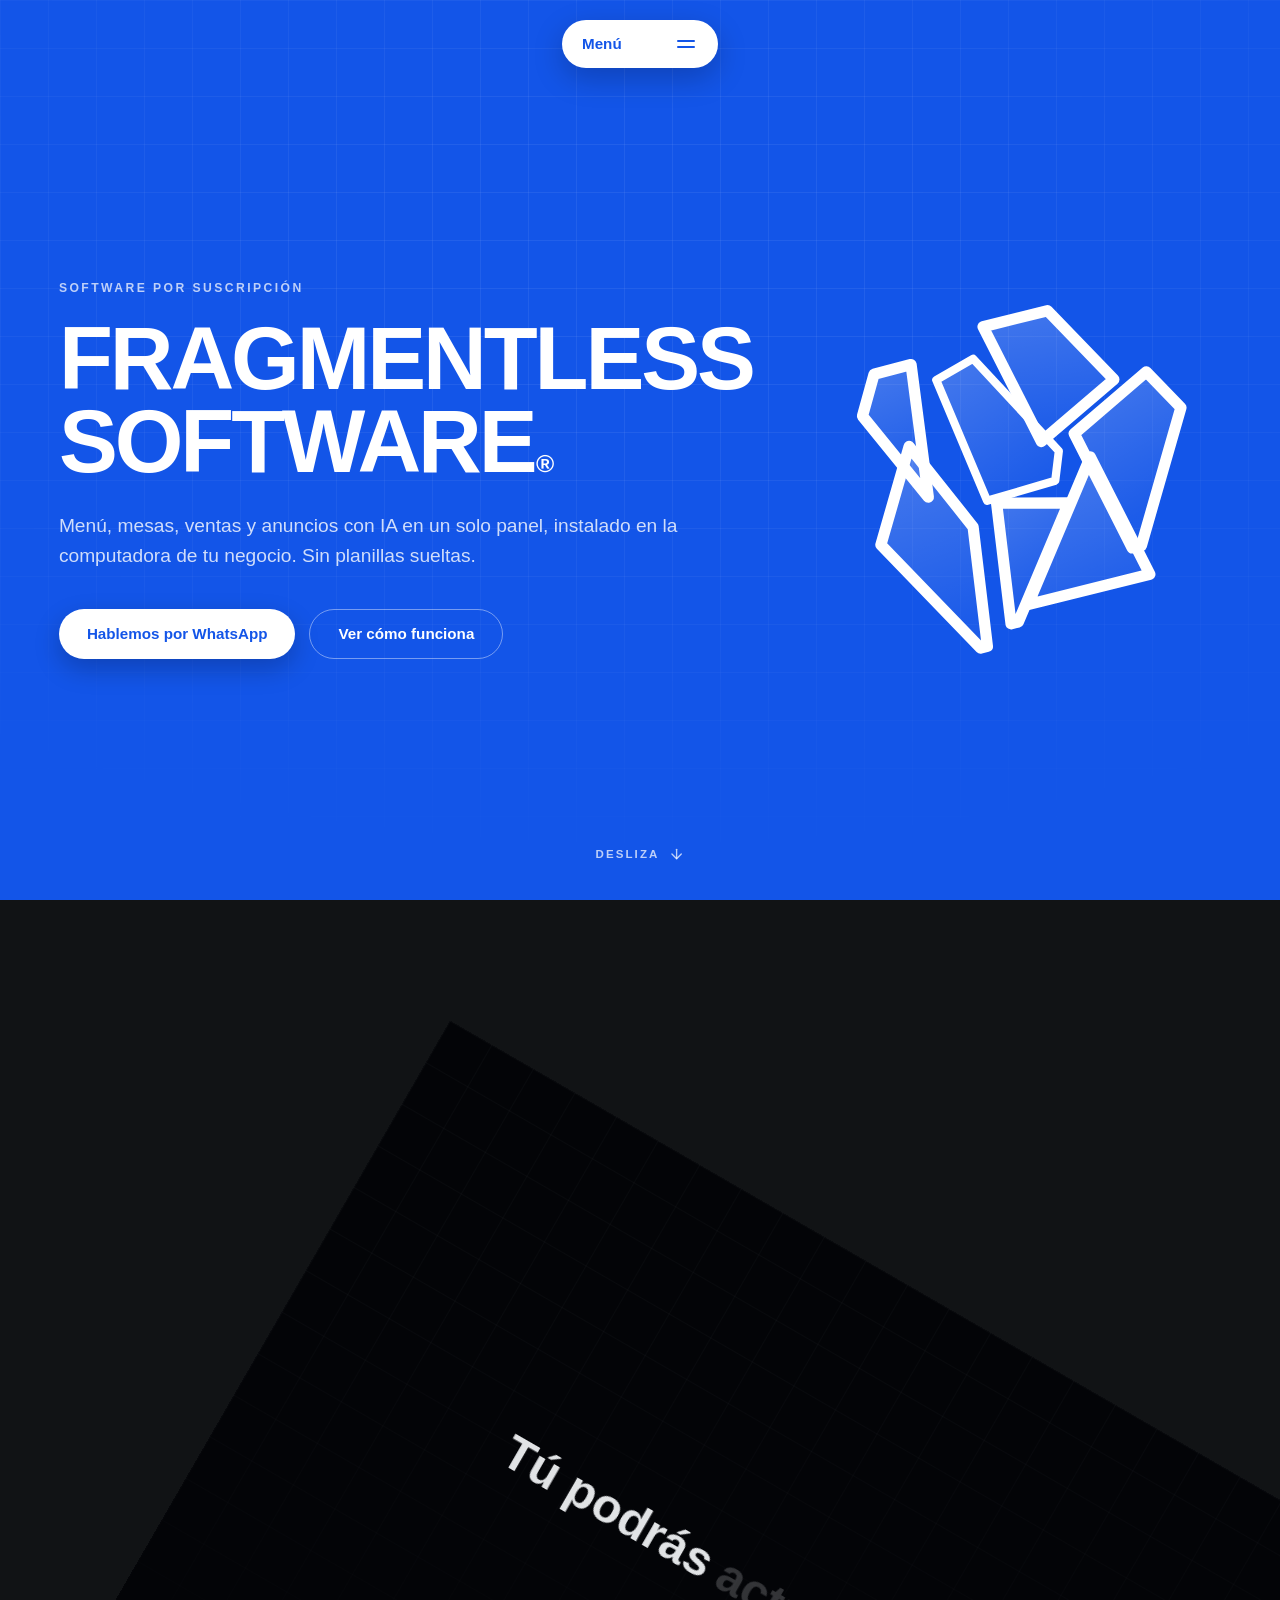
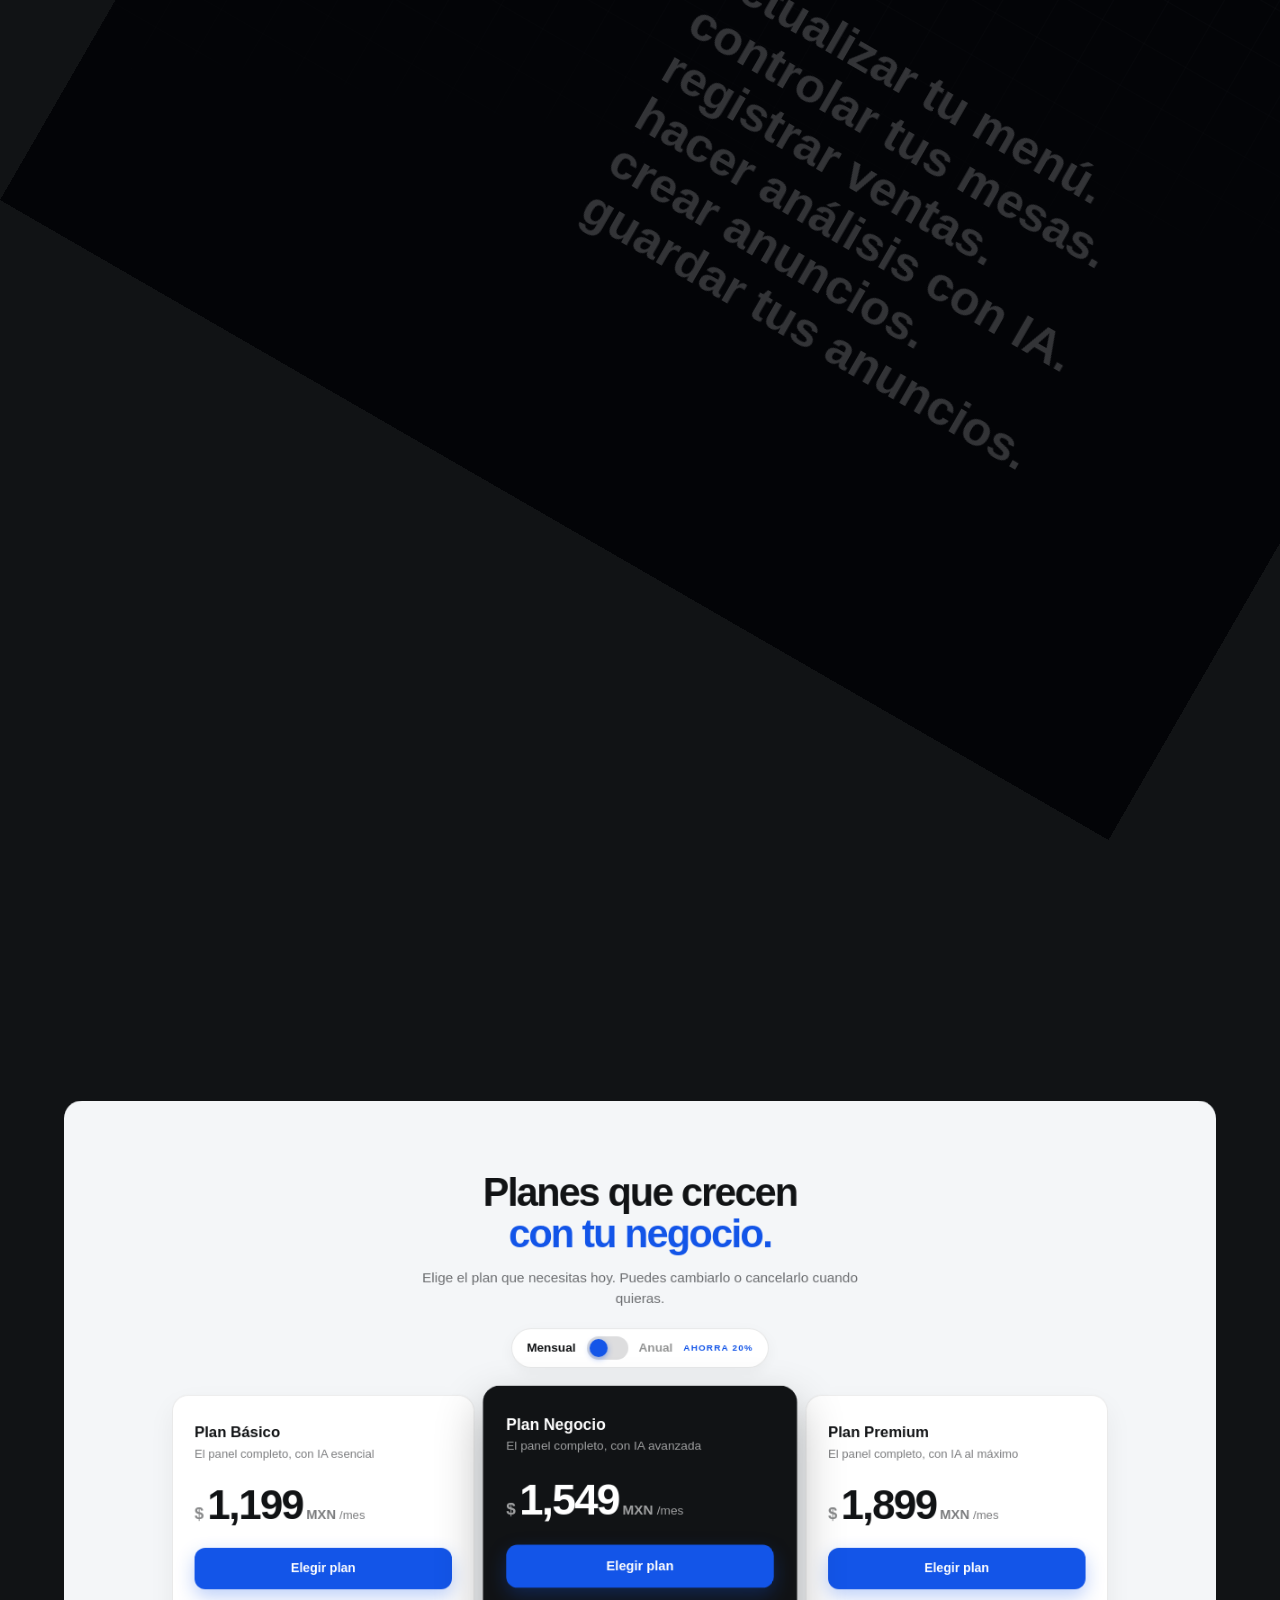
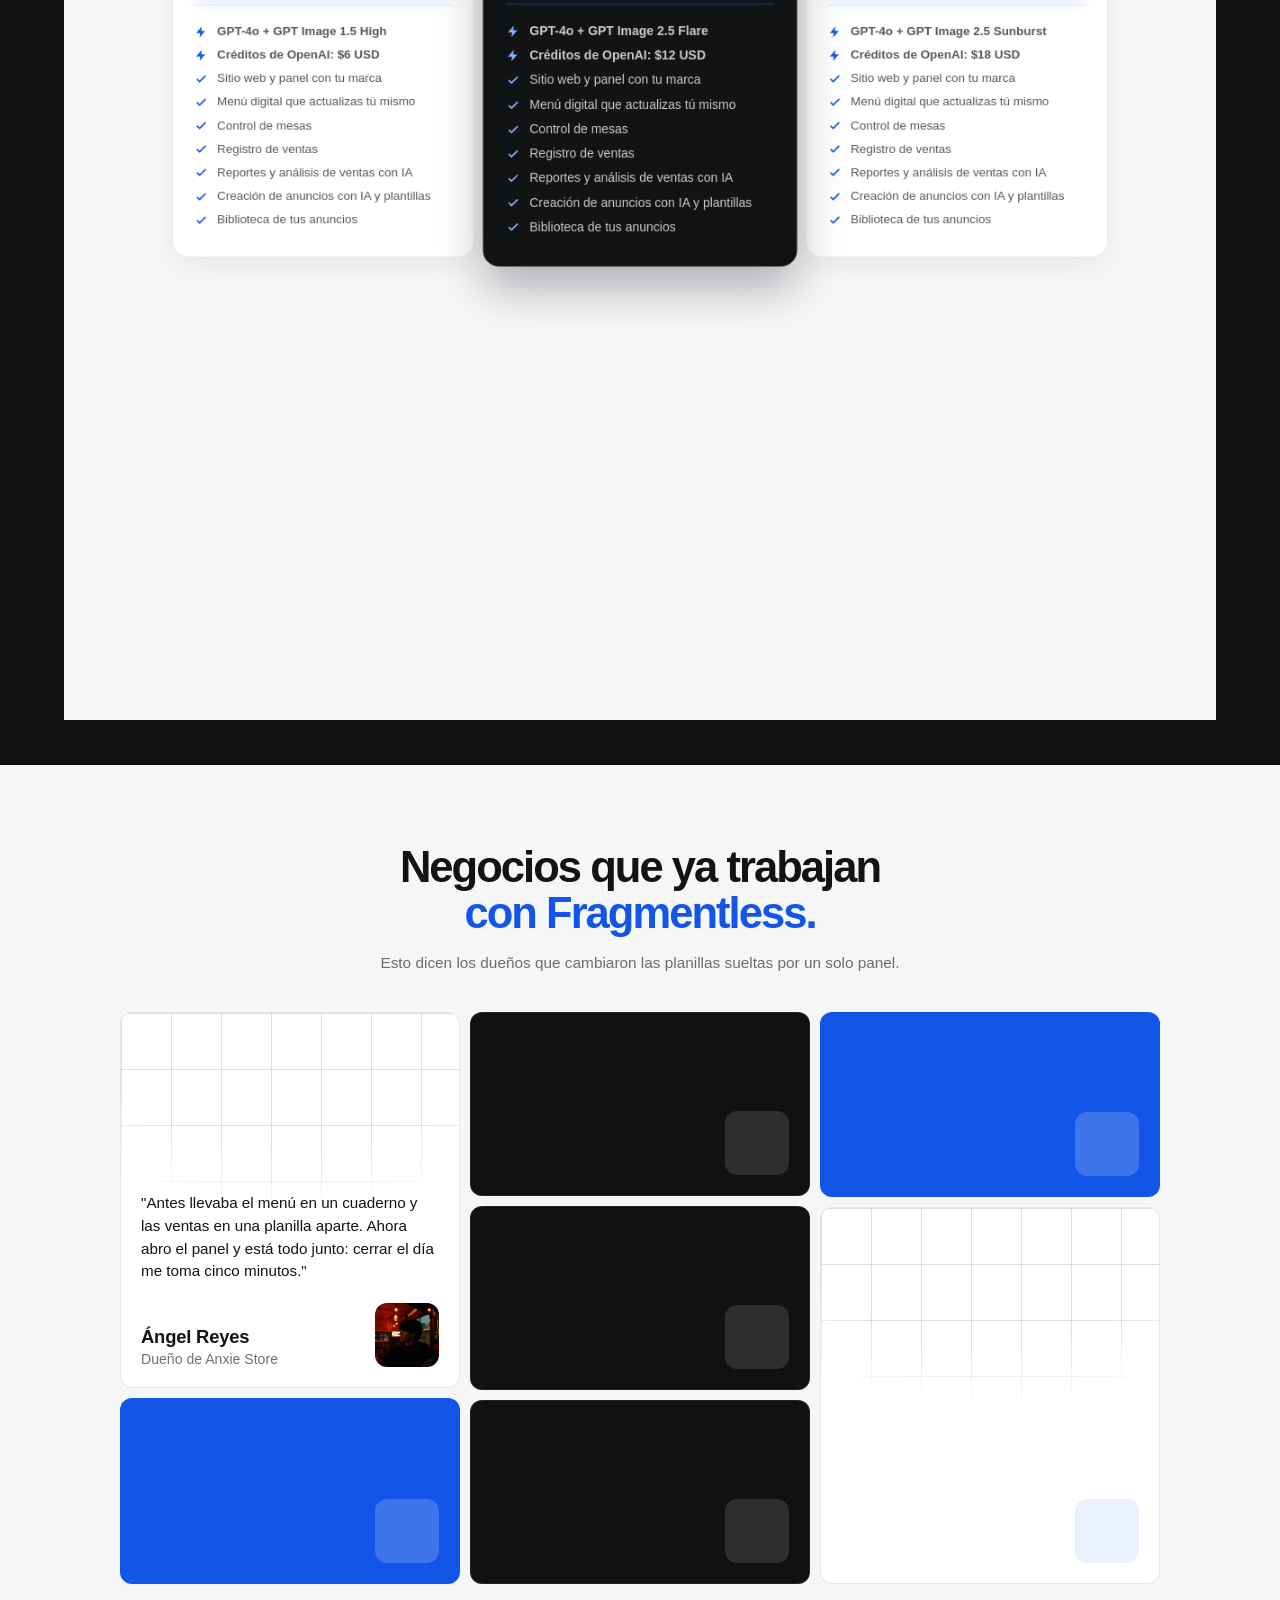
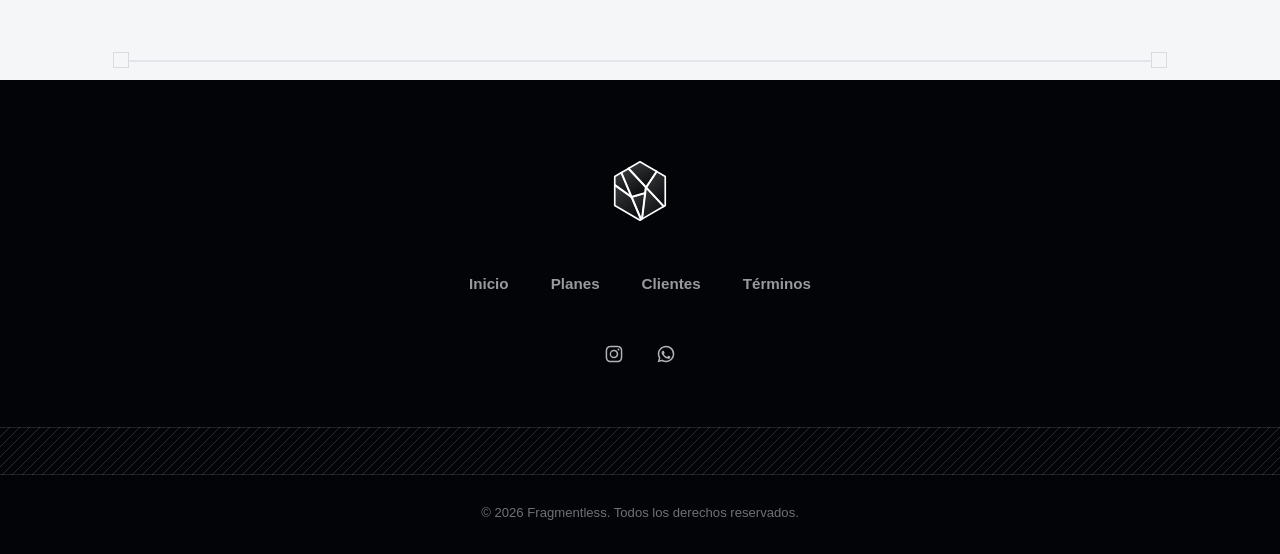
==== index.html @ 2c261da2 "Add a terms and conditions page linked from the footer terminos.html is a separate page: it shares s" ====
<!DOCTYPE html>
<html lang="es">
<head>
	<meta charset="UTF-8">
	<meta name="viewport" content="width=device-width, initial-scale=1.0">
	<title>Fragmentless</title>
	<link rel="icon" href="assets/fragmentless-blue-reposo.svg" type="image/svg+xml">
	<link rel="stylesheet" href="style.css">
</head>
<body>
	<!--
		MENÚ FLOTANTE (reemplazó a la navbar vieja).
		Píldora fija arriba al centro. Cerrada muestra "Menú" + hamburguesa;
		al abrirse se estira y un círculo baja desde arriba pintando el panel.
		El color lo cambia el JS según la sección que tenga debajo
		(data-theme = blue | dark | light). Ver CLAUDE_LEEME.txt.
		Atajos: #inicio = sección 1 (portada azul), #gestion = sección 2.
	-->
	<nav class="menu" data-theme="blue" aria-label="Menú principal">
		<div class="menu__shell">
			<!-- El círculo que "moja" el panel al abrir. Va detrás del texto. -->
			<span class="menu__circle" aria-hidden="true"></span>

			<button type="button" class="menu__bar" aria-expanded="false" aria-controls="menu-items">
				<span class="menu__label">Menú</span>
				<span class="menu__icon" aria-hidden="true"><i></i><i></i></span>
			</button>

			<!--
				Las letras (.menu__text) las parte el JS en dos copias para el roll
				del hover, y al icono le hace lo mismo: entra en la misma ola, como
				el cuadro 0 de la fila, así que la ola arranca en él.
			-->
			<ul class="menu__items" id="menu-items">
				<li><a class="menu__item" href="#inicio">
					<span class="menu__ico" aria-hidden="true">
						<svg viewBox="0 0 24 24" fill="none" stroke="currentColor" stroke-width="2" stroke-linecap="round" stroke-linejoin="round">
							<path d="M3 10a2 2 0 0 1 .7-1.5l7-6a2 2 0 0 1 2.6 0l7 6A2 2 0 0 1 21 10v9a2 2 0 0 1-2 2H5a2 2 0 0 1-2-2z" />
							<path d="M15 21v-8H9v8" />
						</svg>
					</span>
					<span class="menu__text">Inicio</span>
				</a></li>
				<li><a class="menu__item" href="#licencias">
					<span class="menu__ico" aria-hidden="true">
						<svg viewBox="0 0 24 24" fill="none" stroke="currentColor" stroke-width="2" stroke-linecap="round" stroke-linejoin="round">
							<rect x="2" y="5" width="20" height="14" rx="2" />
							<path d="M2 10h20" />
						</svg>
					</span>
					<span class="menu__text">Planes</span>
				</a></li>
				<li><a class="menu__item" href="#clientes">
					<span class="menu__ico" aria-hidden="true">
						<svg viewBox="0 0 24 24" fill="none" stroke="currentColor" stroke-width="2" stroke-linecap="round" stroke-linejoin="round">
							<circle cx="12" cy="8" r="4" />
							<path d="M4 21v-1a6 6 0 0 1 6-6h4a6 6 0 0 1 6 6v1" />
						</svg>
					</span>
					<span class="menu__text">Clientes</span>
				</a></li>
				<!--
					Contacto no es una sección de la página: abre WhatsApp directo al
					número del negocio, con el mensaje ya escrito. Mismo destino que
					el botón blanco de la portada y el icono del pie.
					El texto va URL-encodeado a mano (acentos incluidos) para que el
					link funcione sin JS y se pueda copiar tal cual.
				-->
				<li><a class="menu__item" href="https://wa.me/5212721467532?text=Hola%2C%20vengo%20de%20la%20p%C3%A1gina%20de%20Fragmentless%20y%20me%20interesa%20rentar%20una%20suscripci%C3%B3n%20del%20software.%20%C2%BFMe%20pueden%20dar%20m%C3%A1s%20informaci%C3%B3n%3F" target="_blank" rel="noopener">
					<span class="menu__ico" aria-hidden="true">
						<svg viewBox="0 0 24 24" fill="none" stroke="currentColor" stroke-width="2" stroke-linecap="round" stroke-linejoin="round">
							<path d="M7.9 20A9 9 0 1 0 4 16.1L2 22z" />
						</svg>
					</span>
					<span class="menu__text">Contacto</span>
				</a></li>
			</ul>
		</div>
	</nav>

	<main>
		<!--
			SECCIÓN 1 - Portada azul (estática).
			Es la primera vista de la página. No participa del riel de scroll de
			la sección 2: es un hermano, no un ancestro, de .scroll-hero__words.
		-->
		<section id="inicio" class="intro" aria-labelledby="intro-titulo">
			<div class="intro__grid" aria-hidden="true"></div>

			<!--
				Dos columnas: el texto a la izquierda y el isotipo (frame 35, la
				versión blanca) a la derecha. En móvil se apilan y el isotipo
				pasa arriba del texto.
			-->
			<div class="intro__content">
				<!--
					Todo el contenido entra escalonado al cargar, con la misma ola
					que la sección 4 (mismo data-reveal, mismo --n = lugar en la
					fila). La píldora del menú también entra en esta ola, pero con
					su propio @keyframes menu-in, porque vive fuera de .intro.

					El isotipo sólo APARECE con la ola: su animación de armado
					(los 36 cuadros) es aparte y no se toca. Una mueve opacidad,
					blur y posición del contenedor; la otra cambia el src del img.
				-->
				<div class="intro__copy">
					<p class="intro__kicker" data-reveal style="--n: 0;">Software por suscripción</p>
					<h1 id="intro-titulo" class="intro__title" data-reveal style="--n: 1;">Fragmentless<br>Software<span class="intro__title-mark">®</span></h1>
					<p class="intro__subtitle" data-reveal style="--n: 2;">Menú, mesas, ventas y anuncios con IA en un solo panel, instalado en la computadora de tu negocio. Sin planillas sueltas.</p>

					<div class="intro__actions" data-reveal style="--n: 3;">
						<a class="intro__cta" href="https://wa.me/5212721467532?text=Hola%2C%20vengo%20de%20la%20p%C3%A1gina%20de%20Fragmentless%20y%20me%20interesa%20rentar%20una%20suscripci%C3%B3n%20del%20software.%20%C2%BFMe%20pueden%20dar%20m%C3%A1s%20informaci%C3%B3n%3F" target="_blank" rel="noopener">Hablemos por WhatsApp</a>
						<a class="intro__ghost" href="#gestion">Ver cómo funciona</a>
					</div>
				</div>

				<div class="intro__logo" aria-hidden="true" data-reveal style="--n: 4;">
					<img src="assets/svg/blanco/fragmentless-white-frame35.svg" alt="">
				</div>
			</div>

			<a class="intro__scroll" href="#gestion" data-reveal style="--n: 5;">
				<span>Desliza</span>
				<svg viewBox="0 0 24 24" aria-hidden="true" fill="none" stroke="currentColor" stroke-width="2" stroke-linecap="round" stroke-linejoin="round">
					<path d="M12 5v14" />
					<path d="m5 12 7 7 7-7" />
				</svg>
			</a>
		</section>

		<!--
			SECCIONES 2 y 3 - Van juntas dentro del mismo riel de scroll:
			  · Sección 2 = .scroll-hero__track / __pin -> la lista de palabras
			    sobre fondo negro que sube y se congela.
			  · Sección 3 = .scroll-hero__surface -> el panel blanco que se
			    encima sobre la lista ya congelada.
			La matemática de las dos está amarrada (ver CLAUDE_LEEME.txt).
		-->
		<section id="gestion" class="scroll-hero" style="--count: 6;" aria-labelledby="gestion-titulo">
			<div class="scroll-hero__track">
				<div class="scroll-hero__pin">
					<div class="scroll-hero__grid" aria-hidden="true"></div>
					<div class="scroll-hero__word-layout">
						<h2 id="gestion-titulo" class="scroll-hero__lead">Tú podrás</h2>
						<ul class="scroll-hero__words" aria-label="Acciones disponibles">
							<li>actualizar tu menú.</li>
							<li>controlar tus mesas.</li>
							<li>registrar ventas.</li>
							<li>hacer análisis con IA.</li>
							<li>crear anuncios.</li>
							<li>guardar tus anuncios.</li>
						</ul>
					</div>
				</div>
			</div>

			<!--
				SECCIÓN 3 - Panel blanco que se solapa sobre la sección 2.
				id="licencias" para el link del menú. El salto NO lo hace el ancla
				sola (el panel es sticky, ver el JS): el JS calcula a mano el scroll
				donde los planes quedan quietos en pantalla.
			-->
			<div id="licencias" class="scroll-hero__surface">
				<!--
					__stage = el ENGANCHE de la sección 3 (scroll jacking). Es
					sticky y mide una pantalla; el panel de abajo le deja
					--surface-hold de sobra, así que los planes se quedan
					quietos en pantalla ese tramo antes de que suba la
					sección 4. Es solo un envoltorio de posición: no toca el
					track, ni el pin, ni el solape. Ver CLAUDE_LEEME.txt.

					Todo lo de los planes va DENTRO de .scroll-hero__surface-content,
					así que aparece con el mismo desvanecido sutil de siempre (lo
					maneja --surface-text-progress). No tiene animación propia.
				-->
				<div class="scroll-hero__surface-stage">
					<div class="scroll-hero__surface-content">
						<h2 class="plans__title">Planes que crecen<br><span>con tu negocio.</span></h2>
						<p class="plans__subtitle">Elige el plan que necesitas hoy. Puedes cambiarlo o cancelarlo cuando quieras.</p>

						<div class="plans__billing">
							<span class="plans__billing-label is-active" data-billing="monthly">Mensual</span>

							<button type="button" class="plans__switch" role="switch" aria-checked="false" aria-label="Cambiar entre facturación mensual y anual">
								<span class="plans__switch-thumb" aria-hidden="true"></span>
							</button>

							<span class="plans__billing-label" data-billing="yearly">Anual</span>
							<span class="plans__badge">Ahorra 20%</span>
						</div>

						<!-- data-monthly / data-yearly: los lee el JS para el conteo del precio. -->
						<div class="plans__grid">
							<article class="plans__card">
								<h3 class="plans__name">Plan Básico</h3>
								<p class="plans__desc">El panel completo, con IA esencial</p>

								<p class="plans__price">
									<span class="plans__currency">$</span>
									<span class="plans__amount" data-monthly="1199" data-yearly="959">1,199</span>
									<span class="plans__currency-code">MXN</span>
									<span class="plans__period">/mes</span>
								</p>

								<!-- Solo se ve con el anual activo (lo prende/apaga el JS con
									 .plans__grid.is-yearly). Explica cómo se arma ese precio. -->
								<div class="plans__annual-info">
									<button type="button" class="plans__annual-info-btn" aria-describedby="anual-basico" aria-label="Cómo se calcula el precio anual">
										<svg viewBox="0 0 24 24" fill="none" stroke="currentColor" stroke-width="2" stroke-linecap="round" stroke-linejoin="round" aria-hidden="true">
											<circle cx="12" cy="12" r="10" />
											<line x1="12" y1="8" x2="12" y2="12" />
											<line x1="12" y1="16" x2="12.01" y2="16" />
										</svg>
									</button>
									<span class="plans__annual-tooltip" id="anual-basico" role="tooltip">Pagás los 12 meses de una sola vez: $11,510 MXN al año, un 20% menos que pagar $1,199 MXN cada mes.</span>
								</div>

								<!-- Igual que los otros botones de contacto, pero el mensaje ya
									 nombra el plan para que no haya que preguntarlo. -->
								<a class="plans__cta" href="https://wa.me/5212721467532?text=Hola%2C%20vengo%20de%20la%20p%C3%A1gina%20de%20Fragmentless%20y%20me%20interesa%20contratar%20el%20Plan%20B%C3%A1sico.%20%C2%BFMe%20pueden%20dar%20m%C3%A1s%20informaci%C3%B3n%3F" target="_blank" rel="noopener">Elegir plan</a>

								<ul class="plans__features">
									<li class="plans__feature--ai">GPT-4o + GPT Image 1.5 High</li>
									<li class="plans__feature--ai">Créditos de OpenAI: $6 USD</li>
									<li>Sitio web y panel con tu marca</li>
									<li>Menú digital que actualizas tú mismo</li>
									<li>Control de mesas</li>
									<li>Registro de ventas</li>
									<li>Reportes y análisis de ventas con IA</li>
									<li>Creación de anuncios con IA y plantillas</li>
									<li>Biblioteca de tus anuncios</li>
								</ul>
							</article>

							<!-- Plan destacado: tarjeta negra, un poco más grande. -->
							<article class="plans__card plans__card--featured">
								<h3 class="plans__name">Plan Negocio</h3>
								<p class="plans__desc">El panel completo, con IA avanzada</p>

								<p class="plans__price">
									<span class="plans__currency">$</span>
									<span class="plans__amount" data-monthly="1549" data-yearly="1239">1,549</span>
									<span class="plans__currency-code">MXN</span>
									<span class="plans__period">/mes</span>
								</p>

								<div class="plans__annual-info">
									<button type="button" class="plans__annual-info-btn" aria-describedby="anual-negocio" aria-label="Cómo se calcula el precio anual">
										<svg viewBox="0 0 24 24" fill="none" stroke="currentColor" stroke-width="2" stroke-linecap="round" stroke-linejoin="round" aria-hidden="true">
											<circle cx="12" cy="12" r="10" />
											<line x1="12" y1="8" x2="12" y2="12" />
											<line x1="12" y1="16" x2="12.01" y2="16" />
										</svg>
									</button>
									<span class="plans__annual-tooltip" id="anual-negocio" role="tooltip">Pagás los 12 meses de una sola vez: $14,870 MXN al año, un 20% menos que pagar $1,549 MXN cada mes.</span>
								</div>

								<a class="plans__cta" href="https://wa.me/5212721467532?text=Hola%2C%20vengo%20de%20la%20p%C3%A1gina%20de%20Fragmentless%20y%20me%20interesa%20contratar%20el%20Plan%20Negocio.%20%C2%BFMe%20pueden%20dar%20m%C3%A1s%20informaci%C3%B3n%3F" target="_blank" rel="noopener">Elegir plan</a>

								<ul class="plans__features">
									<li class="plans__feature--ai">GPT-4o + GPT Image 2.5 Flare</li>
									<li class="plans__feature--ai">Créditos de OpenAI: $12 USD</li>
									<li>Sitio web y panel con tu marca</li>
									<li>Menú digital que actualizas tú mismo</li>
									<li>Control de mesas</li>
									<li>Registro de ventas</li>
									<li>Reportes y análisis de ventas con IA</li>
									<li>Creación de anuncios con IA y plantillas</li>
									<li>Biblioteca de tus anuncios</li>
								</ul>
							</article>

							<article class="plans__card">
								<h3 class="plans__name">Plan Premium</h3>
								<p class="plans__desc">El panel completo, con IA al máximo</p>

								<p class="plans__price">
									<span class="plans__currency">$</span>
									<span class="plans__amount" data-monthly="1899" data-yearly="1519">1,899</span>
									<span class="plans__currency-code">MXN</span>
									<span class="plans__period">/mes</span>
								</p>

								<div class="plans__annual-info">
									<button type="button" class="plans__annual-info-btn" aria-describedby="anual-premium" aria-label="Cómo se calcula el precio anual">
										<svg viewBox="0 0 24 24" fill="none" stroke="currentColor" stroke-width="2" stroke-linecap="round" stroke-linejoin="round" aria-hidden="true">
											<circle cx="12" cy="12" r="10" />
											<line x1="12" y1="8" x2="12" y2="12" />
											<line x1="12" y1="16" x2="12.01" y2="16" />
										</svg>
									</button>
									<span class="plans__annual-tooltip" id="anual-premium" role="tooltip">Pagás los 12 meses de una sola vez: $18,230 MXN al año, un 20% menos que pagar $1,899 MXN cada mes.</span>
								</div>

								<a class="plans__cta" href="https://wa.me/5212721467532?text=Hola%2C%20vengo%20de%20la%20p%C3%A1gina%20de%20Fragmentless%20y%20me%20interesa%20contratar%20el%20Plan%20Premium.%20%C2%BFMe%20pueden%20dar%20m%C3%A1s%20informaci%C3%B3n%3F" target="_blank" rel="noopener">Elegir plan</a>

								<ul class="plans__features">
									<li class="plans__feature--ai">GPT-4o + GPT Image 2.5 Sunburst</li>
									<li class="plans__feature--ai">Créditos de OpenAI: $18 USD</li>
									<li>Sitio web y panel con tu marca</li>
									<li>Menú digital que actualizas tú mismo</li>
									<li>Control de mesas</li>
									<li>Registro de ventas</li>
									<li>Reportes y análisis de ventas con IA</li>
									<li>Creación de anuncios con IA y plantillas</li>
									<li>Biblioteca de tus anuncios</li>
								</ul>
							</article>
						</div>
					</div>
				</div>

				<!-- El tramo del enganche: alto y nada más. -->
				<div class="scroll-hero__surface-hold" aria-hidden="true"></div>
			</div>
		</section>

		<!--
			SECCIÓN 4 - Clientes (#clientes). Última de la página.
			Fondo blanco, estática: lo único que hace es aparecer escalonada
			cuando entra en pantalla (lo dispara un IntersectionObserver).
			Es HERMANA de .scroll-hero, igual que la portada azul: no toca el
			track, ni el pin, ni el surface, así que no puede desincronizar la
			matemática de las secciones 2 y 3. Ver CLAUDE_LEEME.txt.

			El --n de cada pieza es su lugar en la ola de entrada.
			OJO: los testimonios son de RELLENO, igual que los precios.
		-->
		<section id="clientes" class="clients" aria-labelledby="clientes-titulo">
			<div class="clients__inner">
				<header class="clients__head">
					<h2 id="clientes-titulo" class="clients__title" data-reveal style="--n: 0;">Negocios que ya trabajan<br><span>con Fragmentless.</span></h2>
					<p class="clients__subtitle" data-reveal style="--n: 1;">Esto dicen los dueños que cambiaron las planillas sueltas por un solo panel.</p>
				</header>

				<div class="clients__grid">
					<!-- Columna 1: tarjeta blanca grande (7) + tarjeta azul chica (3). -->
					<div class="clients__col">
						<figure class="clients__card clients__card--paper clients__card--tall" data-reveal style="--n: 0;">
							<div class="clients__card-grid" aria-hidden="true"></div>
							<blockquote class="clients__quote">"Antes llevaba el menú en un cuaderno y las ventas en una planilla aparte. Ahora abro el panel y está todo junto: cerrar el día me toma cinco minutos."</blockquote>
							<figcaption class="clients__author">
								<div>
									<p class="clients__name">Ángel Reyes</p>
									<p class="clients__role">Dueño de Anxie Store</p>
								</div>
								<img class="clients__avatar clients__avatar--photo" src="assets/cliente1.jpg" alt="" width="64" height="64" loading="lazy">
							</figcaption>
						</figure>

						<figure class="clients__card clients__card--brand clients__card--short clients__card--empty" data-reveal style="--n: 1;">
							<span class="clients__avatar" aria-hidden="true"></span>
						</figure>
					</div>

					<!-- Columna 2: las tres tarjetas negras. Son las que marcan el alto
					     de la fila; las columnas 1 y 3 se reparten ese alto 7/3. -->
					<div class="clients__col">
						<figure class="clients__card clients__card--ink clients__card--empty" data-reveal style="--n: 2;">
							<span class="clients__avatar" aria-hidden="true"></span>
						</figure>

						<figure class="clients__card clients__card--ink clients__card--empty" data-reveal style="--n: 3;">
							<span class="clients__avatar" aria-hidden="true"></span>
						</figure>

						<figure class="clients__card clients__card--ink clients__card--empty" data-reveal style="--n: 4;">
							<span class="clients__avatar" aria-hidden="true"></span>
						</figure>
					</div>

					<!-- Columna 3: espejo de la 1 (azul chica arriba, blanca grande abajo). -->
					<div class="clients__col">
						<figure class="clients__card clients__card--brand clients__card--short clients__card--empty" data-reveal style="--n: 5;">
							<span class="clients__avatar" aria-hidden="true"></span>
						</figure>

						<figure class="clients__card clients__card--paper clients__card--tall clients__card--empty" data-reveal style="--n: 6;">
							<div class="clients__card-grid" aria-hidden="true"></div>
							<span class="clients__avatar" aria-hidden="true"></span>
						</figure>
					</div>
				</div>
			</div>

			<!-- Remate de abajo: la línea con los dos cuadraditos en las puntas. -->
			<div class="clients__rule" aria-hidden="true"></div>
		</section>
	</main>

	<!--
		FOOTER (.footer) - cierra la página, justo después de la sección 4.

		Negro (#030407, el mismo de la sección 2) contra el gris claro de
		clientes: el corte marca el final de la página.

		Traducido del componente "footer-section-1" (React + motion) a
		CSS/JS pelado, igual que el menú y los testimonios: este proyecto no
		tiene build ni dependencias.

		Es HERMANO de .scroll-hero y va FUERA del <main>: no toca el track,
		ni el pin, ni el surface. Ver CLAUDE_LEEME.txt.

		El --n de cada pieza es su lugar en la ola de entrada.
		OJO: los links de redes van a "#" hasta que existan las cuentas.
	-->
	<footer class="footer" aria-labelledby="footer-titulo">
		<h2 id="footer-titulo" class="footer__sr">Fragmentless</h2>

		<div class="footer__inner">
			<a class="footer__logo" href="#inicio" data-reveal style="--n: 0;" aria-label="Fragmentless — volver al inicio">
				<img src="assets/svg/blanco/fragmentless-white-frame35.svg" alt="Fragmentless" width="512" height="512">
			</a>

			<nav class="footer__nav" data-reveal style="--n: 1;" aria-label="Enlaces del pie">
				<a class="footer__link" href="#inicio">Inicio</a>
				<a class="footer__link" href="#licencias">Planes</a>
				<a class="footer__link" href="#clientes">Clientes</a>
				<a class="footer__link" href="terminos.html">Términos</a>
			</nav>

			<ul class="footer__social" data-reveal style="--n: 2;">
				<li><a class="footer__icon" href="https://www.instagram.com/mattthew.reyes/" target="_blank" rel="noopener" aria-label="Instagram">
					<svg viewBox="0 0 24 24" fill="currentColor" aria-hidden="true">
						<path d="M12 2c-2.72 0-3.06.01-4.12.06-1.07.05-1.79.22-2.43.47-.66.25-1.22.6-1.77 1.15-.55.55-.89 1.11-1.15 1.77-.25.64-.42 1.36-.47 2.43C2.01 8.94 2 9.28 2 12s.01 3.06.06 4.12c.05 1.07.22 1.79.47 2.43.25.66.6 1.22 1.15 1.77.55.55 1.11.89 1.77 1.15.64.25 1.36.42 2.43.47C8.94 21.99 9.28 22 12 22s3.06-.01 4.12-.06c1.07-.05 1.79-.22 2.43-.47.66-.25 1.22-.6 1.77-1.15.55-.55.89-1.11 1.15-1.77.25-.64.42-1.36.47-2.43.05-1.06.06-1.4.06-4.12s-.01-3.06-.06-4.12c-.05-1.07-.22-1.79-.47-2.43-.25-.66-.6-1.22-1.15-1.77-.55-.55-1.11-.89-1.77-1.15-.64-.25-1.36-.42-2.43-.47C15.06 2.01 14.72 2 12 2m0 1.8c2.67 0 2.99.01 4.04.06.97.05 1.5.21 1.86.35.47.18.8.4 1.15.75.35.35.57.68.75 1.15.14.36.3.89.35 1.86.05 1.05.06 1.37.06 4.03s-.01 2.99-.06 4.04c-.05.97-.21 1.5-.35 1.86-.18.47-.4.8-.75 1.15-.35.35-.68.57-1.15.75-.36.14-.89.3-1.86.35-1.05.05-1.37.06-4.04.06s-2.99-.01-4.04-.06c-.97-.05-1.5-.21-1.86-.35-.47-.18-.8-.4-1.15-.75-.35-.35-.57-.68-.75-1.15-.14-.36-.3-.89-.35-1.86-.05-1.05-.06-1.37-.06-4.04s.01-2.99.06-4.03c.05-.97.21-1.5.35-1.86.18-.47.4-.8.75-1.15.35-.35.68-.57 1.15-.75.36-.14.89-.3 1.86-.35C9.01 3.81 9.33 3.8 12 3.8m0 3.06a5.14 5.14 0 1 0 0 10.28 5.14 5.14 0 0 0 0-10.28m0 8.47a3.34 3.34 0 1 1 0-6.67 3.34 3.34 0 0 1 0 6.67m6.54-8.67a1.2 1.2 0 1 1-2.4 0 1.2 1.2 0 0 1 2.4 0" />
					</svg>
				</a></li>
				<li><a class="footer__icon" href="https://wa.me/5212721467532?text=Hola%2C%20vengo%20de%20la%20p%C3%A1gina%20de%20Fragmentless%20y%20me%20interesa%20rentar%20una%20suscripci%C3%B3n%20del%20software.%20%C2%BFMe%20pueden%20dar%20m%C3%A1s%20informaci%C3%B3n%3F" target="_blank" rel="noopener" aria-label="WhatsApp">
					<svg viewBox="0 0 24 24" fill="currentColor" aria-hidden="true">
						<path d="M12.04 2c-5.46 0-9.91 4.45-9.91 9.91 0 1.75.46 3.45 1.32 4.95L2 22l5.25-1.38a9.9 9.9 0 0 0 4.79 1.22c5.46 0 9.91-4.45 9.91-9.91 0-2.65-1.03-5.14-2.9-7.01A9.82 9.82 0 0 0 12.04 2m0 1.8c2.16 0 4.19.84 5.72 2.37a8.03 8.03 0 0 1 2.37 5.72c0 4.46-3.63 8.09-8.09 8.09a8.1 8.1 0 0 1-4.12-1.13l-.3-.17-3.06.8.82-2.99-.19-.31a8.05 8.05 0 0 1-1.24-4.3c0-4.46 3.63-8.08 8.09-8.08m-3.7 4.34c-.17 0-.45.06-.69.32-.24.26-.9.88-.9 2.15s.92 2.49 1.05 2.66c.13.17 1.8 2.86 4.44 3.9 2.19.87 2.64.7 3.11.65.47-.04 1.53-.62 1.75-1.23.21-.6.21-1.12.15-1.23-.06-.11-.24-.17-.5-.3-.26-.13-1.53-.75-1.77-.84-.24-.09-.41-.13-.58.13-.17.26-.67.84-.82 1.01-.15.17-.3.19-.56.06-.26-.13-1.1-.4-2.1-1.29-.78-.69-1.3-1.55-1.45-1.81-.15-.26-.02-.4.11-.53.12-.12.26-.3.39-.45.13-.15.17-.26.26-.43.09-.17.04-.32-.02-.45-.06-.13-.57-1.4-.79-1.92-.2-.5-.41-.43-.56-.44h-.48" />
					</svg>
				</a></li>
			</ul>
		</div>

		<!-- La banda de rayas diagonales que se desplaza sola. Decorativa. -->
		<div class="footer__stripes" aria-hidden="true"></div>

		<div class="footer__base" data-reveal style="--n: 3;">
			<p class="footer__copy">&copy; <span class="footer__year">2026</span> Fragmentless. Todos los derechos reservados.</p>
		</div>
	</footer>

	<script>
		const scrollHero = document.querySelector('.scroll-hero');
		const scrollTrack = document.querySelector('.scroll-hero__track');
		const scrollPin = document.querySelector('.scroll-hero__pin');
		const scrollWords = document.querySelector('.scroll-hero__words');
		const scrollSurface = document.querySelector('.scroll-hero__surface');
		const scrollStage = document.querySelector('.scroll-hero__surface-stage');
		const introSection = document.querySelector('.intro');
		// Se busca acá arriba y no abajo porque updateMenuTheme() lo usa.
		const footerSection = document.querySelector('.footer');
		const reduceMotion = window.matchMedia('(prefers-reduced-motion: reduce)');
		let heroFrame = 0;

		const clamp01 = (value) => Math.min(Math.max(value, 0), 1);

		/* =====================================================================
		 * MENÚ FLOTANTE.
		 * Tres cosas: abrir/cerrar la píldora, el roll de letras del hover, y
		 * el tema de color según la sección que quede debajo.
		 * No toca el track, ni el pin, ni el surface: no puede desincronizar
		 * la matemática de las secciones 2 y 3.
		 * ===================================================================== */
		const menuRoot = document.querySelector('.menu');
		const menuShell = menuRoot?.querySelector('.menu__shell');
		const menuBar = menuRoot?.querySelector('.menu__bar');
		const menuList = menuRoot?.querySelector('.menu__items');
		const menuItems = menuRoot ? [...menuRoot.querySelectorAll('.menu__item')] : [];

		// Parte el texto en letras duplicadas (una arriba y otra abajo) para que
		// el hover pueda subir la columna. El aria-label deja la palabra entera
		// para los lectores de pantalla, que si no leerían "IINNIICCIIOO".
		// Solo se vacía .menu__text: el icono es hermano y se arma aparte.
		//
		// Las letras arrancan en --c 1 porque el cuadro 0 es el icono.
		function buildRollingText(link) {
			const target = link.querySelector('.menu__text');
			if (!target) return;

			const label = target.textContent.trim();
			target.textContent = '';
			link.setAttribute('aria-label', label);

			[...label].forEach((char, index) => {
				if (char === ' ') {
					const space = document.createElement('span');
					space.className = 'menu__space';
					target.appendChild(space);
					return;
				}

				const box = document.createElement('span');
				box.className = 'menu__char';
				box.style.setProperty('--c', index + 1);

				const roll = document.createElement('span');
				roll.className = 'menu__roll';
				roll.appendChild(Object.assign(document.createElement('span'), { textContent: char }));
				roll.appendChild(Object.assign(document.createElement('span'), { textContent: char }));

				box.appendChild(roll);
				target.appendChild(box);
			});
		}

		// El icono usa exactamente el mismo mecanismo que una letra: una columna
		// con dos copias del SVG que sube 50% en el hover. Se duplica acá y no en
		// el HTML para no tener el mismo dibujo escrito dos veces por link.
		//
		// Queda en --c 0, o sea que es el primero de la ola: el icono sale y
		// atrás van entrando las letras de izquierda a derecha.
		function buildRollingIcon(link) {
			const box = link.querySelector('.menu__ico');
			const svg = box?.querySelector('svg');
			if (!svg) return;

			// Las copias se toman ANTES de vaciar la caja. Sacar el SVG del DOM no
			// invalida la referencia, así que el original se puede reusar.
			const copies = [svg, svg.cloneNode(true)];
			box.replaceChildren();

			const roll = document.createElement('span');
			roll.className = 'menu__roll';
			copies.forEach((copy) => {
				const cell = document.createElement('span');
				cell.appendChild(copy);
				roll.appendChild(cell);
			});

			box.style.setProperty('--c', 0);
			box.appendChild(roll);
		}

		function setMenuOpen(open) {
			menuRoot.classList.toggle('is-open', open);
			menuBar.setAttribute('aria-expanded', String(open));
			// Cerrado, los links no deben ser enfocables con Tab.
			menuList.inert = !open;
			// Alto medido en vez de fijo: si algún día se agrega o quita un link,
			// la animación sigue cerrando justo.
			menuShell.style.height = open ? `${menuBar.offsetHeight + menuList.offsetHeight}px` : '';
		}

		// Tema según lo que haya debajo de la píldora. Se mide con el rect real
		// (no con la posición de layout), así que respeta el scale del panel
		// blanco y el momento exacto en que tapa la franja del menú.
		function updateMenuTheme() {
			const probe = 44;
			let theme = 'blue';

			// De abajo hacia arriba: gana la sección más baja que ya haya
			// pasado la franja del menú. El footer es negro, así que la
			// píldora vuelve a 'dark' cuando llega ahí.
			if (footerSection && footerSection.getBoundingClientRect().top <= probe) {
				theme = 'dark';
			} else if (scrollSurface && scrollSurface.getBoundingClientRect().top <= probe) {
				theme = 'light';
			} else if (scrollHero && scrollHero.getBoundingClientRect().top <= probe) {
				theme = 'dark';
			}

			if (menuRoot.dataset.theme !== theme) menuRoot.dataset.theme = theme;
		}

		if (menuRoot) {
			menuItems.forEach((link, index) => {
				link.style.setProperty('--i', index);
				buildRollingIcon(link);
				buildRollingText(link);

				// Bloqueo del roll: si el mouse sale a mitad de la animación, la
				// salida se retiene hasta que termina. Si no, la columna pega un
				// salto feo al volver a su lugar.
				// El +1 es el icono, que también ocupa un lugar en la ola.
				const lock = 30 * (link.querySelectorAll('.menu__char').length + 1) + 300;
				let timer = 0;
				let pendingLeave = false;

				link.addEventListener('mouseenter', () => {
					pendingLeave = false;
					if (link.classList.contains('is-rolling')) return;
					link.classList.add('is-rolling');
					timer = window.setTimeout(() => {
						timer = 0;
						if (pendingLeave) {
							pendingLeave = false;
							link.classList.remove('is-rolling');
						}
					}, lock);
				});

				link.addEventListener('mouseleave', () => {
					if (timer) pendingLeave = true;
					else link.classList.remove('is-rolling');
				});

				link.addEventListener('click', () => setMenuOpen(false));
			});

			menuBar.addEventListener('click', () => {
				setMenuOpen(!menuRoot.classList.contains('is-open'));
			});

			document.addEventListener('mousedown', (event) => {
				if (menuRoot.classList.contains('is-open') && !menuRoot.contains(event.target)) {
					setMenuOpen(false);
				}
			});

			document.addEventListener('keydown', (event) => {
				if (event.key === 'Escape' && menuRoot.classList.contains('is-open')) {
					setMenuOpen(false);
					menuBar.focus();
				}
			});

			setMenuOpen(false);
		}

		/* =====================================================================
		 * SALTOS DE ANCLA A MANO.
		 * Las dos secciones de acá abajo son sticky, así que el salto del ancla
		 * las lee "ya en su lugar" y no mueve nada. Por eso el destino se
		 * calcula y se scrollea a mano:
		 *
		 *   #inicio    -> la portada es sticky dentro del <main>: mientras estés
		 *                 en cualquier sección sigue pegada al tope, o sea que
		 *                 para el navegador YA está arriba. Va al tope, 0.
		 *   #licencias -> el panel blanco se clava cuando termina de tapar la
		 *                 lista negra. Ese punto es justo --surface-progress = 1,
		 *                 o sea scrollY = layoutTop(.scroll-hero__surface): ahí
		 *                 los planes quedan quietos en pantalla.
		 *
		 * Vale para TODOS los links que apunten ahí (menú y footer).
		 * ===================================================================== */
		// Se probó bajar de más en pantallas bajas, para que las tarjetas no
		// queden cortadas abajo. Es peor: empuja el título "Planes que crecen"
		// FUERA de la pantalla (medido en 1280x700: top -96px). El tope del panel
		// es el punto correcto en todos los tamaños; lo que sobra abajo se ve con
		// un scroll corto, que es justo para lo que está el --surface-hold.
		const manualAnchors = {
			'#inicio': () => 0,
			'#licencias': () => (scrollSurface ? layoutTop(scrollSurface) : null),
		};

		Object.entries(manualAnchors).forEach(([hash, targetTop]) => {
			document.querySelectorAll(`a[href="${hash}"]`).forEach((link) => {
				link.addEventListener('click', (event) => {
					// Clic con Ctrl/Cmd o rueda: es "abrir en otra pestaña", no se toca.
					if (event.metaKey || event.ctrlKey || event.shiftKey || event.button !== 0) return;

					const top = targetTop();
					if (top === null) return;   // si la sección no está, que el ancla haga lo suyo

					event.preventDefault();
					window.scrollTo({ top, behavior: reduceMotion.matches ? 'auto' : 'smooth' });
					// replaceState y no location.hash: poner el hash dispararía otra
					// vez el salto del ancla, que es justo lo que estamos evitando.
					history.replaceState(null, '', hash);
				});
			});
		});

		// Suma la cadena de offsetTop, así que la geometría sigue siendo
		// correcta aunque arriba haya secciones estáticas (la portada azul).
		// offsetTop tampoco se ve afectado por transform, o sea que no depende
		// del scale que le aplicamos a la sección 3.
		function layoutTop(element) {
			let top = 0;
			for (let node = element; node; node = node.offsetParent) top += node.offsetTop;
			return top;
		}

		// TRANSICIÓN SECCIÓN 1 -> SECCIÓN 2.
		// La portada azul está fijada (sticky) y la sección negra entra girada
		// sobre su esquina inferior izquierda hasta quedar recta.
		//   giro máximo -> el tope de la sección 2 toca el borde inferior.
		//   giro 0      -> ese mismo tope llega al 25% superior de la ventana.
		// Al llegar a 0 se quita la clase (y con ella el transform), porque un
		// ancestro transformado rompe el resaltado azul de las palabras.
		function updateSectionTilt(viewport) {
			// La portada se fija recién cuando su borde inferior toca el borde
			// inferior de la ventana: sticky top = alto de ventana - su alto.
			// Es 0 mientras mida una pantalla exacta (el caso normal).
			if (introSection) {
				const pinTop = Math.min(0, viewport - introSection.offsetHeight);
				introSection.style.setProperty('--pin-top', `${pinTop}px`);
			}

			const sectionTop = layoutTop(scrollHero) - window.scrollY;
			const progress = clamp01((viewport - sectionTop) / (viewport * 0.75));
			const tilting = progress < 1 && !reduceMotion.matches;

			scrollHero.classList.toggle('is-tilting', tilting);

			if (tilting) {
				scrollPin.style.setProperty('--tilt', `calc(${1 - progress} * var(--tilt-start))`);
			} else {
				scrollPin.style.removeProperty('--tilt');
			}
		}

		function updateScrollHero() {
			heroFrame = 0;
			if (!scrollHero || !scrollTrack || !scrollPin || !scrollWords || !scrollSurface) return;

			const viewport = window.innerHeight;
			updateSectionTilt(viewport);
			if (menuRoot) updateMenuTheme();
			const words = scrollWords.children;
			// El track mide 2 pantallas (la fijada + el solape) más el recorrido de las palabras.
			const wordDistance = Math.max(scrollTrack.offsetHeight - scrollPin.offsetHeight * 2, 1);
			const lineHeight = words.length ? scrollWords.getBoundingClientRect().height / words.length : 0;

			// 0 = primera palabra en la línea de resaltado, 1 = última palabra ahí (y ahí se queda).
			const wordProgress = clamp01((window.scrollY - layoutTop(scrollTrack)) / wordDistance);
			scrollWords.style.setProperty('--shift', `${-wordProgress * (words.length - 1) * lineHeight}px`);

			// La sección 3 (panel blanco) sube por encima de la lista ya congelada.
			const surfaceProgress = clamp01((window.scrollY + viewport - layoutTop(scrollSurface)) / viewport);
			scrollSurface.style.setProperty('--surface-progress', surfaceProgress);
			scrollSurface.style.setProperty('--surface-text-progress', clamp01((surfaceProgress - 0.25) / 0.5));

			// ENGANCHE de la sección 3: el __stage se clava mientras el panel
			// consume su --surface-hold. Si los planes miden MÁS que la ventana
			// (pantallas bajas), se clava por abajo en vez de por arriba, así el
			// enganche nunca deja las tarjetas cortadas. Mismo cálculo que el
			// --pin-top de la portada. offsetHeight es layout: el scale del panel
			// no lo afecta.
			if (scrollStage) {
				const stageTop = Math.min(0, viewport - scrollStage.offsetHeight);
				scrollStage.style.setProperty('--stage-top', `${stageTop}px`);
			}
		}

		window.addEventListener('scroll', () => {
			if (!heroFrame) heroFrame = window.requestAnimationFrame(updateScrollHero);
		}, { passive: true });
		window.addEventListener('resize', updateScrollHero);
		reduceMotion.addEventListener('change', updateScrollHero);
		updateScrollHero();

		/* =====================================================================
		 * SECCIÓN 3 - Planes (mensual / anual).
		 * El switch cambia el precio con un conteo animado (el equivalente
		 * casero de NumberFlow). Es independiente del scroll: no toca ni el
		 * track, ni el pin, ni el surface, así que no puede desincronizar la
		 * matemática de las secciones 2 y 3.
		 * ===================================================================== */
		const billingSwitch = document.querySelector('.plans__switch');
		const billingLabels = document.querySelectorAll('.plans__billing-label');
		const priceAmounts = document.querySelectorAll('.plans__amount');
		const plansGrid = document.querySelector('.plans__grid');
		const priceFrames = new WeakMap();

		function countPriceTo(node, target) {
			// Los precios de 4 cifras se muestran con coma de miles (1,199), así
			// que hay que sacarla antes de leer el número que había.
			const from = Number(node.textContent.replace(/,/g, '')) || target;
			cancelAnimationFrame(priceFrames.get(node));

			if (from === target || reduceMotion.matches) {
				node.textContent = target.toLocaleString('en-US');
				return;
			}

			const started = performance.now();
			const step = (now) => {
				// easeOutCubic: arranca rápido y frena suave sobre el número final.
				const progress = clamp01((now - started) / 420);
				const eased = 1 - Math.pow(1 - progress, 3);
				node.textContent = Math.round(from + (target - from) * eased).toLocaleString('en-US');
				if (progress < 1) priceFrames.set(node, requestAnimationFrame(step));
			};

			priceFrames.set(node, requestAnimationFrame(step));
		}

		function setBilling(yearly) {
			billingSwitch.setAttribute('aria-checked', String(yearly));
			billingLabels.forEach((label) => {
				label.classList.toggle('is-active', (label.dataset.billing === 'yearly') === yearly);
			});
			priceAmounts.forEach((node) => {
				countPriceTo(node, Number(yearly ? node.dataset.yearly : node.dataset.monthly));
			});
			// El icono de "cómo se calcula" del precio anual solo tiene sentido
			// mientras se está viendo el precio anual.
			if (plansGrid) plansGrid.classList.toggle('is-yearly', yearly);
		}

		if (billingSwitch) {
			billingSwitch.addEventListener('click', () => {
				setBilling(billingSwitch.getAttribute('aria-checked') !== 'true');
			});
			// Arranca en mensual: el switch se mueve a anual recién cuando el usuario le da clic.
			setBilling(false);
		}

		/* =====================================================================
		 * SECCIÓN 4 - Clientes.
		 * Lo único que hace: cuando la sección entra en pantalla, pone
		 * .is-revealed y el CSS hace la ola escalonada (cada pieza lleva su
		 * --n). Se dispara UNA sola vez y el observer se desconecta.
		 *
		 * La clase .clients--animate se agrega acá y no en el HTML a
		 * propósito: es la que esconde las piezas, así que sin JS (o con
		 * prefers-reduced-motion) la sección se ve entera desde el principio
		 * en vez de quedar invisible para siempre.
		 *
		 * No toca el track, ni el pin, ni el surface: no puede desincronizar
		 * la matemática de las secciones 2 y 3.
		 * ===================================================================== */
		const clientsSection = document.querySelector('.clients');

		if (clientsSection && !reduceMotion.matches && 'IntersectionObserver' in window) {
			clientsSection.classList.add('clients--animate');

			const clientsObserver = new IntersectionObserver((entries, observer) => {
				entries.forEach((entry) => {
					if (!entry.isIntersecting) return;
					clientsSection.classList.add('is-revealed');
					observer.disconnect();
				});
			}, { threshold: 0.15 });

			clientsObserver.observe(clientsSection);
		}

		/* =====================================================================
		 * FOOTER.
		 * Dos cosas, las dos sueltas del scroll: la ola de entrada (misma
		 * mecánica que la sección 4, con .footer--animate agregada acá y no
		 * en el HTML para que sin JS el footer se vea entero) y el año del
		 * copyright, que en el HTML va escrito para que tampoco dependa del
		 * JS y acá solo se pisa con el real.
		 * ===================================================================== */
		const footerYear = document.querySelector('.footer__year');
		if (footerYear) footerYear.textContent = new Date().getFullYear();

		if (footerSection && !reduceMotion.matches && 'IntersectionObserver' in window) {
			footerSection.classList.add('footer--animate');

			const footerObserver = new IntersectionObserver((entries, observer) => {
				entries.forEach((entry) => {
					if (!entry.isIntersecting) return;
					footerSection.classList.add('is-revealed');
					observer.disconnect();
				});
			}, { threshold: 0.2 });

			footerObserver.observe(footerSection);
		}

		/* =====================================================================
		 * SECCIÓN 1 - Entrada del texto de la portada.
		 * Misma ola escalonada que la sección 4, pero sin observer: la portada
		 * ya está en pantalla al cargar, así que se esconde el texto y se
		 * revela en el frame siguiente (los dos rAF son para que el navegador
		 * alcance a pintar el estado escondido; con uno solo a veces junta los
		 * dos estados en el mismo frame y no hay transición).
		 *
		 * .intro--animate se agrega acá y no en el HTML a propósito: sin JS (o
		 * con prefers-reduced-motion) la portada se ve entera desde el
		 * principio en vez de quedar invisible para siempre.
		 * ===================================================================== */
		if (introSection && !reduceMotion.matches) {
			introSection.classList.add('intro--animate');

			requestAnimationFrame(() => {
				requestAnimationFrame(() => {
					introSection.classList.add('is-revealed');
				});
			});
		}

		/* =====================================================================
		 * SECCIÓN 1 - Isotipo animado de la portada.
		 * 36 cuadros (frame00 -> frame35) que se intercambian cambiando el src
		 * del <img>. Corre una sola vuelta al cargar, queda fijo en el frame35
		 * y sólo vuelve a correr con un clic.
		 *
		 * Va como <img> y no inline a propósito: los 36 SVG comparten el mismo
		 * id="glass" para su gradiente, así que inyectados en el documento los
		 * ids chocan y todos los cuadros terminan pintados con el gradiente del
		 * primero. Cada <img> es un documento aparte y no tiene ese problema.
		 *
		 * Tampoco es un WebP/GIF animado: eso no se puede frenar después de una
		 * vuelta ni re-disparar desde JS.
		 * ===================================================================== */
		const introLogo = document.querySelector('.intro__logo');
		const introLogoImg = introLogo?.querySelector('img');
		const LOGO_COUNT = 36;
		const LOGO_REST = LOGO_COUNT - 1;   // frame35 = logo rearmado, en reposo
		const LOGO_STEP_MS = 70;            // 36 x 70ms ~= 2.5s la vuelta entera

		const logoSrc = (i) => `assets/svg/blanco/fragmentless-white-frame${String(i).padStart(2, '0')}.svg`;

		if (introLogoImg) {
			// Bandera de "ya está corriendo": mientras esté en true el clic se
			// ignora, para que no se reinicie la vuelta a la mitad.
			let logoPlaying = false;

			function playLogo() {
				if (logoPlaying || reduceMotion.matches) return;
				logoPlaying = true;

				let frame = 0;
				let last = 0;
				let owed = 0;
				introLogoImg.src = logoSrc(0);

				// requestAnimationFrame acumulando el tiempo real, no
				// setInterval: así la vuelta dura lo mismo a 60 que a 144 Hz y
				// no se desfasa si un tick llega tarde.
				function step(now) {
					if (last) owed += now - last;
					last = now;

					const before = frame;
					while (owed >= LOGO_STEP_MS && frame < LOGO_REST) {
						owed -= LOGO_STEP_MS;
						frame += 1;
					}
					// Sólo se toca el src cuando el cuadro cambió de verdad: el
					// rAF corre ~4 veces por cada cuadro de 70ms.
					if (frame !== before) introLogoImg.src = logoSrc(frame);

					if (frame < LOGO_REST) {
						requestAnimationFrame(step);
					} else {
						logoPlaying = false;   // recién acá el clic vuelve a valer
					}
				}

				requestAnimationFrame(step);
			}

			// Precarga de los 36 antes de la primera vuelta: sin esto el primer
			// ciclo va a tirones mientras bajan los archivos. Las imágenes
			// quedan guardadas en el array para que no las junte el recolector
			// antes de que el navegador las cachee.
			const logoCache = [];
			const logoReady = [];
			for (let i = 0; i < LOGO_COUNT; i += 1) {
				const img = new Image();
				img.src = logoSrc(i);
				logoCache.push(img);
				// decode() falla si el cuadro no carga; que uno falte no debe
				// dejar el isotipo muerto, así que se traga el error.
				logoReady.push(img.decode ? img.decode().catch(() => {}) : Promise.resolve());
			}

			Promise.all(logoReady).then(() => {
				introLogo.classList.add('is-playable');
				playLogo();
			});

			introLogo.addEventListener('click', playLogo);
		}
	</script>

</body>
</html>
---- style.css ----
* {
	box-sizing: border-box;
}

html {
	scroll-behavior: smooth;
}

body {
	margin: 0;
	min-height: 100vh;
	background: #111315;
	color: #f4f6f8;
	font-family: Arial, sans-serif;
}

/* =========================================================================
 * MENÚ FLOTANTE (.menu) - reemplaza a la navbar vieja.
 *
 * Píldora fija arriba al centro. Cerrada: "Menú" + hamburguesa. Abierta: se
 * estira y un círculo baja desde arriba pintando el panel con los links.
 * Todo es CSS: el JS solo pone/quita .is-open, el alto abierto y el tema.
 *
 * Los 4 colores del menú son variables y cambian según la sección que tenga
 * debajo (data-theme, lo escribe el JS). Cambiar el tema no anima el custom
 * property en sí, pero SÍ anima el background-color / color que lo usa, que
 * es lo que se ve.
 *   --menu-bg        fondo de la píldora cerrada
 *   --menu-fg        texto/hamburguesa sobre esa píldora
 *   --menu-panel     color del círculo que entra al abrir
 *   --menu-panel-fg  texto sobre el panel abierto
 *
 * Cada tema usa para el panel un color que NO usa su píldora, así el morph
 * se nota. Los tres contrastan contra el fondo de su sección:
 *   blue  -> sobre la portada azul   (sección 1)
 *   dark  -> sobre el fondo negro    (sección 2)
 *   light -> sobre el panel blanco   (sección 3)
 * ========================================================================= */
.menu {
	--menu-ease: cubic-bezier(0.22, 1, 0.36, 1);
	--menu-bg: #ffffff;
	--menu-fg: #1355e8;
	--menu-panel: #111315;
	--menu-panel-fg: #f4f6f8;
	/* Alto de la barra cerrada. Lo usan la píldora y el propio botón. */
	--menu-bar: 48px;
	position: fixed;
	top: 20px;
	left: 50%;
	/* Por encima de todo: la sección 3 llega a z-index 3. */
	z-index: 100;
	/* El contenedor no debe tapar clics de la página: solo la píldora los recibe. */
	pointer-events: none;
	animation: menu-in 520ms var(--menu-ease) both;
}

/* La píldora abre la ola de entrada de la portada: mismos valores que el
   data-reveal de la sección 1 (desde arriba y desenfocada), sólo que acá va
   como animation y no como transition porque no depende del JS. Si tocas los
   -20px o el blur, tocá también .intro--animate [data-reveal]. */
@keyframes menu-in {
	from {
		opacity: 0;
		filter: blur(10px);
		transform: translate(-50%, -20px);
	}
	to {
		opacity: 1;
		filter: none;
		transform: translate(-50%, 0);
	}
}

.menu[data-theme="blue"] {
	--menu-bg: #ffffff;
	--menu-fg: #1355e8;
	--menu-panel: #111315;
	--menu-panel-fg: #f4f6f8;
}

.menu[data-theme="dark"] {
	--menu-bg: #1355e8;
	--menu-fg: #ffffff;
	--menu-panel: #f4f6f8;
	--menu-panel-fg: #111315;
}

.menu[data-theme="light"] {
	--menu-bg: #111315;
	--menu-fg: #f4f6f8;
	--menu-panel: #1355e8;
	--menu-panel-fg: #ffffff;
}

.menu__shell {
	position: relative;
	display: flex;
	flex-direction: column;
	width: 156px;
	height: var(--menu-bar);
	overflow: hidden;
	border-radius: 999px;
	background: var(--menu-bg);
	box-shadow: 0 10px 30px rgba(3, 4, 7, 0.22);
	pointer-events: auto;
	transition:
		width 800ms var(--menu-ease),
		height 800ms var(--menu-ease),
		border-radius 800ms var(--menu-ease),
		transform 250ms var(--menu-ease),
		background-color 400ms ease;
}

.menu:not(.is-open) .menu__shell:hover {
	transform: scale(1.05);
}

.menu.is-open .menu__shell {
	width: 280px;
	border-radius: 30px;
}

/*
 * El círculo mide 200% del alto de la píldora y cae desde arriba. Cerrado su
 * borde inferior queda justo en el tope (top: -200% = invisible); abierto baja
 * hasta -20% y cubre todo el panel. Es el mismo truco del diseño original,
 * espejado porque acá el menú vive arriba y no abajo.
 */
.menu__circle {
	position: absolute;
	top: -200%;
	left: 50%;
	z-index: 0;
	width: 200%;
	height: 200%;
	border-radius: 50%;
	background: var(--menu-panel);
	transform: translateX(-50%);
	transition: top 800ms var(--menu-ease), background-color 400ms ease;
}

.menu.is-open .menu__circle {
	top: -20%;
	transition-delay: 100ms, 0ms;
}

.menu__bar {
	position: relative;
	z-index: 1;
	display: flex;
	align-items: center;
	justify-content: space-between;
	flex-shrink: 0;
	width: 100%;
	height: var(--menu-bar);
	padding: 0 20px;
	border: 0;
	/* Hereda el radio de la píldora para que el anillo de foco salga redondo
	   y no un rectángulo asomando por los costados. */
	border-radius: inherit;
	background: none;
	color: var(--menu-fg);
	font-family: inherit;
	font-size: 0.95rem;
	font-weight: 700;
	line-height: 1;
	cursor: pointer;
	transition: color 300ms ease, padding 800ms var(--menu-ease);
}

.menu.is-open .menu__bar {
	padding: 0 24px;
	color: var(--menu-panel-fg);
}

.menu__bar:focus-visible {
	outline: 2px solid currentColor;
	outline-offset: -5px;
}

.menu__icon {
	position: relative;
	display: grid;
	width: 24px;
	height: 24px;
	place-items: center;
}

.menu__icon i {
	position: absolute;
	width: 18px;
	height: 2px;
	border-radius: 999px;
	background: currentColor;
	transition: transform 400ms var(--menu-ease), background-color 300ms ease;
}

.menu__icon i:first-child {
	transform: translateY(-3px);
}

.menu__icon i:last-child {
	transform: translateY(3px);
}

.menu.is-open .menu__icon i:first-child {
	transform: rotate(45deg);
}

.menu.is-open .menu__icon i:last-child {
	transform: rotate(-45deg);
}

/*
 * Grid de una sola columna en vez de flex: así la columna mide lo que el ítem
 * más ancho ("Licencias") y TODOS los links quedan del mismo ancho. Con eso los
 * iconos caen alineados en una misma vertical, y el bloque entero sigue
 * centrado dentro del panel (justify-content: center).
 */
.menu__items {
	position: relative;
	z-index: 1;
	display: grid;
	justify-content: center;
	justify-items: start;
	flex-shrink: 0;
	gap: 16px;
	margin: 0;
	padding: 4px 24px 26px;
	list-style: none;
	visibility: hidden;
	transition: visibility 0s linear 400ms;
}

.menu.is-open .menu__items {
	visibility: visible;
	transition-delay: 0s;
}

/* Cada link entra escalonado detrás del círculo (--i lo pone el JS). */
.menu__item {
	display: flex;
	align-items: center;
	gap: 12px;
	color: var(--menu-panel-fg);
	font-size: 1.45rem;
	font-weight: 700;
	letter-spacing: 0.01em;
	line-height: 1;
	text-transform: uppercase;
	text-decoration: none;
	opacity: 0;
	transition: opacity 400ms ease, color 300ms ease;
}

/*
 * Icono a la izquierda del texto. Ancho fijo (no 1em) para que no cambie de
 * tamaño si algún día se toca el font-size del link, y para que los cuatro
 * ocupen exactamente lo mismo.
 *
 * La caja es el equivalente de un .menu__char: recorta la columna de dos
 * copias del SVG que arma el JS, y el roll la sube en el hover. El --c lo pone
 * el JS en 0, así el icono abre la ola.
 */
.menu__ico {
	display: block;
	flex-shrink: 0;
	width: 22px;
	height: 22px;
	overflow: hidden;
}

/* Cada copia ocupa la celda entera: la columna mide 44px y el -50% del roll
   deja la segunda copia exactamente donde estaba la primera. */
.menu__ico .menu__roll > span {
	display: grid;
	height: 22px;
	place-items: center;
}

.menu__ico svg {
	width: 100%;
	height: 100%;
}

/* El recorte del roll vive acá, no en el link: si estuviera en el link, el
   height: 1em cortaría el icono. */
.menu__text {
	display: flex;
	height: 1em;
	overflow: hidden;
}

.menu.is-open .menu__item {
	opacity: 1;
	transition-delay: calc(360ms + var(--i, 0) * 80ms), 0s;
}

/*
 * Roll del hover: cada letra es una columna con la letra duplicada, y al
 * pasar el mouse la columna sube 50% con un retardo por letra. Al salir
 * vuelve de golpe (transition 0ms) en vez de desandar la animación; el JS
 * retiene la salida hasta que el roll termina para que no corte a mitad.
 */
.menu__char {
	display: block;
	height: 1em;
	overflow: hidden;
}

.menu__roll {
	display: flex;
	flex-direction: column;
	transform: translateY(0);
	transition: transform 0ms;
}

.menu__roll span {
	display: block;
	height: 1em;
	line-height: 1em;
}

.menu__item.is-rolling .menu__roll {
	transform: translateY(-50%);
	transition: transform 800ms var(--menu-ease);
	transition-delay: calc(var(--c, 0) * 30ms);
}

.menu__space {
	display: block;
	width: 0.3em;
}

@media (prefers-reduced-motion: reduce) {
	.menu {
		animation: none;
	}

	.menu__shell,
	.menu__circle,
	.menu__bar,
	.menu__icon i,
	.menu__item {
		transition-duration: 1ms;
	}

	.menu.is-open .menu__item {
		transition-delay: 0s;
	}

	.menu__item.is-rolling .menu__roll {
		transition: none;
		transform: none;
	}
}

/* =========================================================================
 * SECCIÓN 1 - Portada azul (#inicio). Primera vista de la página.
 * Estática: no tiene scroll animado. Es HERMANA de .scroll-hero, nunca
 * ancestro de .scroll-hero__words, así que no afecta su matemática ni el
 * background-attachment: fixed del resaltado.
 * ========================================================================= */
.intro {
	/* Queda FIJADA cuando su borde inferior toca el borde inferior de la
	   ventana, y a partir de ahí la sección 2 le pasa por encima en vez de
	   empujarla. Es el equivalente del pin "bottom bottom" del diseño
	   original. --pin-top lo calcula el JS: vale 0 mientras la portada mida
	   una pantalla, y se vuelve negativo si su contenido la hace más alta
	   (así se sigue viendo su parte de abajo antes de fijarse).
	   OJO: tiene que ser `top`, no `bottom`. Con `bottom` el sticky tira del
	   elemento HACIA ARRIBA para mostrarlo antes, que es lo contrario.
	   Ver "TRANSICIÓN 1 -> 2" más abajo. */
	position: sticky;
	top: var(--pin-top, 0px);
	z-index: 0;
	display: grid;
	min-height: 100svh;
	place-items: center;
	overflow: hidden;
	padding: 150px clamp(24px, 4.6vw, 96px) 110px;
	background: #1355e8;
	color: #ffffff;
}

.intro__grid {
	position: absolute;
	inset: 0;
	z-index: 0;
	opacity: 0.5;
	background-image:
		linear-gradient(rgba(255, 255, 255, 0.13) 1px, transparent 1px),
		linear-gradient(90deg, rgba(255, 255, 255, 0.13) 1px, transparent 1px);
	background-size: 48px 48px;
	mask-image: radial-gradient(120% 90% at 50% 30%, #000 20%, transparent 75%);
	-webkit-mask-image: radial-gradient(120% 90% at 50% 30%, #000 20%, transparent 75%);
	pointer-events: none;
}

/* Texto a la izquierda, isotipo a la derecha. La columna del logo se
   encoge antes que la del texto para que el título nunca se parta feo. */
.intro__content {
	position: relative;
	z-index: 1;
	display: grid;
	grid-template-columns: minmax(0, 1.3fr) minmax(0, 0.7fr);
	align-items: center;
	gap: clamp(24px, 5vw, 72px);
	width: min(100%, 1760px);
	text-align: left;
}

.intro__copy {
	min-width: 0;
}

.intro__kicker {
	margin: 0 0 22px;
	color: rgba(255, 255, 255, 0.72);
	font-size: 0.76rem;
	font-weight: 700;
	letter-spacing: 0.2em;
	text-transform: uppercase;
}

.intro__title {
	margin: 0;
	/* El 6.9vw está calculado para que "FRAGMENTLESS" (la palabra más larga,
	   que no puede partirse) siempre quepa en su columna. Subirlo la
	   desborda en anchos medios. */
	font-size: clamp(2.6rem, 6.9vw, 8.2rem);
	font-weight: 700;
	letter-spacing: -0.035em;
	line-height: 0.94;
	text-transform: uppercase;
}

/* El ® va chiquito y pegado a la línea base de "SOFTWARE". */
.intro__title-mark {
	display: inline-block;
	margin-left: 0.06em;
	font-size: 0.28em;
	font-weight: 700;
	letter-spacing: 0;
	vertical-align: baseline;
}

.intro__subtitle {
	margin: 28px 0 0;
	max-width: 620px;
	color: rgba(255, 255, 255, 0.8);
	font-size: clamp(1rem, 1.6vw, 1.2rem);
	line-height: 1.55;
}

.intro__actions {
	display: flex;
	align-items: center;
	justify-content: flex-start;
	flex-wrap: wrap;
	gap: 14px;
	margin-top: 38px;
}

.intro__logo {
	display: flex;
	align-items: center;
	justify-content: center;
	min-width: 0;
}

.intro__logo img {
	/* El SVG trae aire alrededor del hexágono, por eso el ancho del <img>
	   va bastante por encima del tamaño visible del cubo. */
	width: min(100%, 560px);
	height: auto;
	display: block;
}

/* El JS pone .is-playable cuando ya precargó los 36 cuadros: recién ahí el
   isotipo responde al clic, así que recién ahí se avisa que es clickeable. */
.intro__logo.is-playable img {
	cursor: pointer;
}

@media (prefers-reduced-motion: reduce) {
	/* Sin animación no hay nada que re-disparar: el isotipo se queda quieto
	   en el frame35 y deja de anunciarse como clickeable. */
	.intro__logo.is-playable img {
		cursor: default;
	}
}

.intro__cta,
.intro__ghost {
	display: inline-flex;
	align-items: center;
	justify-content: center;
	min-height: 50px;
	padding: 0 28px;
	border-radius: 999px;
	font-size: 0.95rem;
	font-weight: 700;
	text-decoration: none;
	transition: transform 180ms ease, background-color 180ms ease, color 180ms ease;
}

.intro__cta {
	background: #ffffff;
	color: #1355e8;
	box-shadow: 0 10px 26px rgba(3, 4, 7, 0.22);
}

.intro__ghost {
	border: 1px solid rgba(255, 255, 255, 0.42);
	color: #ffffff;
}

.intro__cta:hover,
.intro__cta:focus-visible,
.intro__ghost:hover,
.intro__ghost:focus-visible {
	transform: translateY(-2px);
}

.intro__ghost:hover,
.intro__ghost:focus-visible {
	background: rgba(255, 255, 255, 0.12);
}

.intro__scroll {
	position: absolute;
	z-index: 1;
	bottom: 38px;
	left: 50%;
	transform: translateX(-50%);
	display: inline-flex;
	align-items: center;
	gap: 9px;
	color: rgba(255, 255, 255, 0.72);
	font-size: 0.72rem;
	font-weight: 700;
	letter-spacing: 0.18em;
	text-transform: uppercase;
	text-decoration: none;
	transition: color 180ms ease;
}

.intro__scroll:hover,
.intro__scroll:focus-visible {
	color: #ffffff;
}

.intro__scroll svg {
	width: 16px;
	height: 16px;
}

/* -------------------------------------------------------------------------
 * Entrada escalonada de la portada (texto, isotipo y el "Desliza").
 * Es la MISMA ola que la sección 4 (desde arriba y desenfocado), sólo que
 * acá no la dispara un observer: la portada ya se ve al cargar, así que el
 * JS pone .is-revealed en el primer frame.
 *
 * .intro--animate la agrega el JS y no el HTML, igual que en clientes: es
 * la clase que esconde las piezas, así que sin JS (o con
 * prefers-reduced-motion) la portada se ve entera desde el principio en vez
 * de quedar invisible para siempre.
 * ------------------------------------------------------------------------- */
.intro--animate [data-reveal] {
	opacity: 0;
	filter: blur(10px);
	transform: translateY(-20px);
}

.intro--animate.is-revealed [data-reveal] {
	opacity: 1;
	filter: none;
	transform: none;
	transition: opacity 520ms ease, filter 520ms ease, transform 520ms ease;
	transition-delay: calc(var(--n, 0) * 110ms);
}

/* El "Desliza" se centra con translateX(-50%), así que su transform no puede
   resetearse a none: se le repite el centrado en los dos estados. */
.intro--animate .intro__scroll {
	transform: translate(-50%, -20px);
}

.intro--animate.is-revealed .intro__scroll {
	transform: translateX(-50%);
}

/* =========================================================================
 * SECCIONES 2 y 3 - Comparten el mismo riel de scroll (.scroll-hero):
 *   · Sección 2 -> .scroll-hero__track / __pin / __words (fondo negro).
 *   · Sección 3 -> .scroll-hero__surface (panel blanco que se encima).
 * No tocar sin leer las TRAMPAS del CLAUDE_LEEME.txt.
 * ========================================================================= */
.scroll-hero {
	--start: 38vh;
	--line-height: 1.1;
	/* Scroll que toma cada palabra en llegar a la banda de resaltado. */
	--word-step: 18svh;
	/* Grados con los que entra girada la sección 2 sobre la portada azul. */
	--tilt-start: 30deg;
	position: relative;
	/* Por encima de la portada azul fijada. */
	z-index: 1;
	/* Al girar, la esquina superior derecha del pin se sale por la derecha
	   (queda muy por debajo de la ventana, no se ve, pero generaría barra de
	   scroll horizontal). `clip` y NO `hidden`: hidden convertiría a la
	   sección en contenedor de scroll y el position: sticky del pin dejaría
	   de funcionar. */
	overflow-x: clip;
	background: #030407;
	color: #f4f6f8;
	line-height: var(--line-height);
}

/*
 * El track es el riel de scroll: una pantalla para la lista fijada, el
 * recorrido palabra por palabra, y una pantalla más para que la sección 3
 * suba encima sin que la lista se mueva.
 */
.scroll-hero__track {
	height: calc(200svh + (var(--count) - 1) * var(--word-step));
}

.scroll-hero__pin {
	position: sticky;
	top: 0;
	height: 100svh;
	overflow: hidden;
}

.scroll-hero__grid {
	position: absolute;
	inset: 0;
	z-index: 0;
	opacity: 0.28;
	background-image:
		linear-gradient(rgba(210, 220, 240, 0.1) 1px, transparent 1px),
		linear-gradient(90deg, rgba(210, 220, 240, 0.1) 1px, transparent 1px);
	background-size: 48px 48px;
	mask-image: linear-gradient(-20deg, transparent 42%, #000 78%);
	pointer-events: none;
}

.scroll-hero__word-layout {
	position: relative;
	z-index: 1;
	display: flex;
	align-items: flex-start;
	justify-content: center;
	gap: 0.24em;
	width: 100%;
	/* La primera línea queda centrada sobre la banda de resaltado. */
	padding: calc(var(--start) - 0.5lh) 24px 0;
	font-size: clamp(1.55rem, 3.8vw, 4.2rem);
	font-weight: 700;
}

.scroll-hero__lead {
	margin: 0;
	font-size: inherit;
	font-weight: inherit;
	line-height: var(--line-height);
	color: rgba(244, 246, 248, 0.92);
	white-space: nowrap;
}

.scroll-hero__words {
	--shift: 0px;
	position: relative;
	/* Desplazado por JS; con `top` y no `transform` para no romper el
	   background-attachment: fixed que dibuja la banda de resaltado. */
	top: var(--shift);
	margin: 0;
	padding: 0;
	list-style: none;
	font-weight: inherit;
	line-height: var(--line-height);
}

.scroll-hero__words li {
	--dimmed: rgba(244, 246, 248, 0.2);
	background-image: linear-gradient(
		180deg,
		var(--dimmed) 0 calc(var(--start) - 0.5lh),
		#1355e8 calc(var(--start) - 0.5lh) calc(var(--start) + 0.5lh),
		var(--dimmed) calc(var(--start) + 0.5lh)
	);
	background-attachment: fixed;
	-webkit-background-clip: text;
	background-clip: text;
	color: transparent;
}

/* =========================================================================
 * TRANSICIÓN 1 -> 2 - La sección negra entra GIRADA sobre la portada azul.
 *
 * Mientras la portada azul está fijada (.intro es sticky), la sección 2
 * sube desde abajo girada --tilt-start sobre su ESQUINA INFERIOR IZQUIERDA
 * y se endereza hasta 0deg. El giro empieza cuando el tope de la sección 2
 * toca el borde inferior de la ventana y termina cuando ese tope llega al
 * 25% superior. El JS pone/quita la clase .is-tilting y el ángulo --tilt.
 *
 * Esto NO toca la transición de la sección 2 a la 3 (el panel blanco).
 * ========================================================================= */
.scroll-hero.is-tilting {
	/* Durante el giro el negro lo pinta el pin. Si lo siguiera pintando la
	   sección, por detrás del panel inclinado se vería un rectángulo negro
	   recto y se perdería la cuña azul. */
	background: transparent;
}

.scroll-hero.is-tilting .scroll-hero__pin {
	background: #030407;
	transform: rotate(var(--tilt, 0deg));
	/* Esquina inferior izquierda = el pivote del diseño original. */
	transform-origin: 0 100%;
	will-change: transform;
}

/*
 * TRAMPA 1, versión giro: con un ancestro transformado (el pin), el
 * background-attachment: fixed de la banda azul deja de resolverse contra
 * la ventana y se vería el resaltado en el lugar equivocado. Mientras dura
 * el giro pintamos las palabras planas y apagadas. Al terminar el giro el
 * JS quita .is-tilting y el transform, y vuelve la banda normal: en ese
 * punto todavía NO hay ninguna palabra sobre la banda (la primera queda
 * 25vh por debajo), así que el cambio no se ve.
 */
.scroll-hero.is-tilting .scroll-hero__words li {
	background-image: none;
	-webkit-background-clip: border-box;
	background-clip: border-box;
	color: var(--dimmed);
}

@media (prefers-reduced-motion: reduce) {
	.scroll-hero {
		--tilt-start: 0deg;
	}
}

/* SECCIÓN 3 - Panel blanco. */
.scroll-hero__surface {
	--surface-progress: 0;
	--surface-text-progress: 0;
	/* ENGANCHE (scroll jacking): scroll de más que se come el __stage sticky
	   quedándose quieto, para que la sección 3 no se caiga de golpe en la 4
	   (las dos usan el mismo #f4f6f8 y el corte se leía raro). Es lo único
	   que hay que tocar para que enganche más o menos. 0 = sin enganche. */
	--surface-hold: 50svh;
	position: relative;
	z-index: 3;
	/* Se solapa sobre la última pantalla del track: sube por encima de la
	   lista congelada en vez de empujarla. */
	margin-top: -100svh;
	/* Bloque y NO grid: el __stage es sticky, y un sticky dentro de un grid
	   se pega solo dentro de SU celda (o sea, no se pega). En flujo normal
	   se pega contra la caja del panel, que es lo que hace falta.
	   La colocación que hacía el grid ahora la hace el propio __stage. */
	display: block;
	/* min-height y NO height: en pantallas bajas o en móvil las tarjetas no
	   caben en una pantalla y el panel tiene que poder crecer. Esto no
	   desincroniza nada: la matemática del solape depende del margin-top
	   negativo (que fija dónde EMPIEZA el panel), no de su alto. */
	min-height: 100svh;
	/* El padding vertical se mudó al __stage. */
	padding: 0 24px;
	background: #f4f6f8;
	color: #111315;
	border-radius: calc(1.25rem * (1 - var(--surface-progress))) calc(1.25rem * (1 - var(--surface-progress))) 0 0;
	transform: scale(calc(0.9 + (var(--surface-progress) * 0.1)));
	/* El pivote del scale es el borde de abajo del PANEL, o sea el de antes
	   de sumarle el enganche. Si se dejara en 100% el panel entraría desde
	   más abajo y cambiaría la transición 2 -> 3. */
	transform-origin: 50% calc(100% - var(--surface-hold));
	will-change: transform, border-radius;
}

/*
 * El enganche de la sección 3. Mide una pantalla y es sticky, así que se
 * queda clavado mientras el panel consume sus --surface-hold de más. Cuando
 * se despega, el borde de abajo del panel queda justo en el borde de abajo
 * de la ventana: la sección 4 entra enseguida, sin hueco muerto.
 *
 * --stage-top lo escribe el JS: es 0 cuando los planes caben en una
 * pantalla, y negativo cuando no (mismo truco que el --pin-top de la
 * portada), para que el enganche nunca deje las tarjetas cortadas.
 */
.scroll-hero__surface-stage {
	position: sticky;
	top: var(--stage-top, 0px);
	display: grid;
	/* start y NO center: el contenido se ancla ARRIBA, a padding-top del
	   borde del stage. Con center quedaba a 140px del tope de la ventana y el
	   titular de los planes caía mucho más abajo que el de la sección 4 (que
	   entra a 80px); ahora los dos aterrizan a la misma altura y el paso 3 -> 4
	   no da el saltito.
	   El hueco que antes se repartía arriba y abajo ahora queda TODO abajo: es
	   espacio libre a propósito, para cuando las tarjetas de planes crezcan.
	   Ojo: el alto de la sección no cambia, lo fija el min-height de 100svh
	   (el contenido + padding mide ~817px, así que sobra). */
	place-items: start center;
	min-height: 100svh;
	padding: 80px 0 64px;
}

/*
 * El tramo que se come el enganche. Es alto de verdad (no padding del panel):
 * el sticky del __stage solo puede correrse dentro de la caja de CONTENIDO de
 * su padre, así que un padding-bottom no le daría nada de juego.
 */
.scroll-hero__surface-hold {
	height: var(--surface-hold);
}

.scroll-hero__surface-content {
	/* 1040px: era el ancho de la navbar vieja. La navbar ya no existe, pero
	   el valor se dejó porque a las tarjetas les queda bien. Antes era 760px,
	   que alcanzaba para una sola línea de texto. */
	width: min(100%, 1040px);
	text-align: center;
	opacity: var(--surface-text-progress);
	transform: translateY(calc((1 - var(--surface-text-progress)) * 24px));
	transition: opacity 120ms linear, transform 120ms linear;
}

/* -------------------------------------------------------------------------
 * SECCIÓN 3 - Planes.
 * Vive DENTRO de .scroll-hero__surface-content, así que hereda tal cual el
 * desvanecido de entrada (--surface-text-progress) que ya tenía el texto
 * anterior. No define animación de scroll propia: si le agregas una, se va a
 * pelear con ese fundido.
 * ------------------------------------------------------------------------- */
.plans__title {
	margin: 0;
	font-size: clamp(1.9rem, 3.4vw, 3rem);
	font-weight: 700;
	letter-spacing: -0.045em;
	line-height: 1.05;
}

.plans__title span {
	color: #1355e8;
}

.plans__subtitle {
	margin: 14px auto 0;
	max-width: 540px;
	color: rgba(17, 19, 21, 0.6);
	font-size: clamp(0.9rem, 1.2vw, 1rem);
	line-height: 1.5;
}

/* Fila del switch mensual / anual. */
.plans__billing {
	display: inline-flex;
	align-items: center;
	gap: 12px;
	margin: 22px 0 30px;
	padding: 8px 16px;
	border: 1px solid rgba(17, 19, 21, 0.1);
	border-radius: 999px;
	background: #ffffff;
	box-shadow: 0 6px 18px rgba(3, 4, 7, 0.05);
}

.plans__billing-label {
	color: rgba(17, 19, 21, 0.45);
	font-size: 0.85rem;
	font-weight: 700;
	transition: color 180ms ease;
}

.plans__billing-label.is-active {
	color: #111315;
}

.plans__switch {
	display: flex;
	align-items: center;
	width: 46px;
	height: 26px;
	padding: 3px;
	border: 0;
	border-radius: 999px;
	background: rgba(17, 19, 21, 0.14);
	cursor: pointer;
	transition: background-color 200ms ease;
}

.plans__switch[aria-checked="true"] {
	background: rgba(19, 85, 232, 0.22);
}

.plans__switch:focus-visible {
	outline: 2px solid #1355e8;
	outline-offset: 2px;
}

/* El círculo del switch va en azul de marca. */
.plans__switch-thumb {
	width: 20px;
	height: 20px;
	border-radius: 50%;
	background: #1355e8;
	box-shadow: 0 2px 6px rgba(19, 85, 232, 0.45);
	transition: transform 200ms ease;
}

.plans__switch[aria-checked="true"] .plans__switch-thumb {
	/* 46 de ancho - 6 de padding - 20 del círculo = 20px de recorrido. */
	transform: translateX(20px);
}

.plans__badge {
	color: #1355e8;
	font-size: 0.62rem;
	font-weight: 700;
	letter-spacing: 0.12em;
	text-transform: uppercase;
}

.plans__grid {
	display: grid;
	grid-template-columns: repeat(3, 1fr);
	align-items: stretch;
	gap: 16px;
	text-align: left;
}

.plans__card {
	position: relative;
	display: flex;
	flex-direction: column;
	padding: 32px 24px;
	border: 1px solid rgba(17, 19, 21, 0.09);
	border-radius: 18px;
	background: #ffffff;
	color: #111315;
	box-shadow: 0 12px 30px rgba(3, 4, 7, 0.06);
}

/* Plan del centro: tarjeta negra y un poco más grande. */
.plans__card--featured {
	z-index: 1;
	border-color: transparent;
	background: #111315;
	color: #ffffff;
	transform: scale(1.04);
	box-shadow: 0 22px 50px rgba(3, 4, 7, 0.3);
}

.plans__name {
	margin: 0;
	font-size: 1.05rem;
	font-weight: 700;
}

.plans__desc {
	margin: 5px 0 0;
	color: rgba(17, 19, 21, 0.55);
	font-size: 0.82rem;
	line-height: 1.4;
}

.plans__price {
	display: flex;
	align-items: baseline;
	gap: 4px;
	margin: 22px 0 0;
}

.plans__currency {
	color: rgba(17, 19, 21, 0.5);
	font-size: 1.15rem;
	font-weight: 700;
}

.plans__amount {
	font-size: clamp(2.1rem, 3.6vw, 2.9rem);
	font-weight: 700;
	letter-spacing: -0.04em;
	/* Números de ancho fijo: el conteo del precio no descuadra la línea. */
	font-variant-numeric: tabular-nums;
}

.plans__period {
	color: rgba(17, 19, 21, 0.55);
	font-size: 0.82rem;
}

/* Código de moneda (MXN): un poco más grande que "/mes" pero lejos del
   tamaño del número, para que quede como aclaración, no como parte del precio. */
.plans__currency-code {
	color: rgba(17, 19, 21, 0.55);
	font-size: 0.92rem;
	font-weight: 700;
}

.plans__card--featured .plans__desc,
.plans__card--featured .plans__currency,
.plans__card--featured .plans__currency-code,
.plans__card--featured .plans__period {
	color: rgba(255, 255, 255, 0.6);
}

.plans__cta {
	display: inline-flex;
	align-items: center;
	justify-content: center;
	min-height: 46px;
	margin: 22px 0 0;
	border-radius: 12px;
	background: #1355e8;
	color: #ffffff;
	font-size: 0.88rem;
	font-weight: 700;
	text-decoration: none;
	box-shadow: 0 8px 20px rgba(19, 85, 232, 0.28);
	transition: transform 180ms ease, filter 180ms ease;
}

.plans__cta:hover,
.plans__cta:focus-visible {
	transform: translateY(-2px);
	filter: brightness(1.08);
}

/* Ícono "cómo se calcula" del precio anual. Absoluto y oculto por default:
   no le suma nada al alto de la tarjeta (ni con el anual prendido, ver
   .plans__annual-tooltip más abajo), así que la sección no se mueve un
   píxel al mostrarlo. Solo aparece con el anual activo (JS agrega
   .is-yearly a .plans__grid). Ancla arriba a la derecha, a la misma
   distancia del borde que el padding de la tarjeta. */
.plans__annual-info {
	position: absolute;
	top: 32px;
	right: 24px;
	display: none;
}

.plans__grid.is-yearly .plans__annual-info {
	display: block;
}

.plans__annual-info-btn {
	display: flex;
	align-items: center;
	justify-content: center;
	width: 22px;
	height: 22px;
	padding: 0;
	border: 0;
	border-radius: 50%;
	background: none;
	color: rgba(17, 19, 21, 0.35);
	cursor: pointer;
	transition: color 160ms ease;
}

.plans__annual-info-btn svg {
	width: 18px;
	height: 18px;
}

.plans__annual-info-btn:hover,
.plans__annual-info-btn:focus-visible {
	color: #1355e8;
}

.plans__annual-info-btn:focus-visible {
	outline: 2px solid #1355e8;
	outline-offset: 2px;
}

.plans__card--featured .plans__annual-info-btn {
	color: rgba(255, 255, 255, 0.4);
}

.plans__card--featured .plans__annual-info-btn:hover,
.plans__card--featured .plans__annual-info-btn:focus-visible {
	color: #8ab0ff;
}

/* La ventanita. Blanca siempre (incluso sobre la tarjeta negra): así
   contrasta igual en las 3 tarjetas en vez de tener que llevar un juego
   de colores aparte por tarjeta. Absoluta -> no empuja nada. */
.plans__annual-tooltip {
	position: absolute;
	top: calc(100% + 10px);
	right: 0;
	width: 216px;
	padding: 12px 14px;
	border: 1px solid rgba(17, 19, 21, 0.08);
	border-radius: 10px;
	background: #ffffff;
	color: rgba(17, 19, 21, 0.85);
	font-size: 0.78rem;
	font-weight: 400;
	line-height: 1.45;
	text-align: left;
	box-shadow: 0 16px 32px rgba(3, 4, 7, 0.22);
	opacity: 0;
	visibility: hidden;
	transform: translateY(-4px);
	transition: opacity 160ms ease, transform 160ms ease;
	pointer-events: none;
	z-index: 10;
}

.plans__annual-info-btn:hover + .plans__annual-tooltip,
.plans__annual-info-btn:focus + .plans__annual-tooltip,
.plans__annual-info-btn:focus-visible + .plans__annual-tooltip {
	opacity: 1;
	visibility: visible;
	transform: translateY(0);
	pointer-events: auto;
}

.plans__features {
	display: grid;
	gap: 8px;
	margin: 17px 0 0;
	padding: 20px 0 0;
	border-top: 1px solid rgba(17, 19, 21, 0.1);
	list-style: none;
	color: rgba(17, 19, 21, 0.7);
	font-size: 0.84rem;
	line-height: 1.35;
}

.plans__card--featured .plans__features {
	border-top-color: rgba(255, 255, 255, 0.16);
	color: rgba(255, 255, 255, 0.78);
}

.plans__features li {
	display: flex;
	align-items: center;
	gap: 10px;
}

/* El check va como máscara en vez de 15 SVG inline repetidos. */
.plans__features li::before {
	content: "";
	width: 15px;
	height: 15px;
	flex-shrink: 0;
	background: #1355e8;
	mask: url("data:image/svg+xml,%3Csvg xmlns='http://www.w3.org/2000/svg' viewBox='0 0 24 24' fill='none' stroke='%23000' stroke-width='2.6' stroke-linecap='round' stroke-linejoin='round'%3E%3Cpath d='m5 13 4 4 10-10'/%3E%3C/svg%3E") center / contain no-repeat;
	-webkit-mask: url("data:image/svg+xml,%3Csvg xmlns='http://www.w3.org/2000/svg' viewBox='0 0 24 24' fill='none' stroke='%23000' stroke-width='2.6' stroke-linecap='round' stroke-linejoin='round'%3E%3Cpath d='m5 13 4 4 10-10'/%3E%3C/svg%3E") center / contain no-repeat;
}

/* Sobre la tarjeta negra el azul de marca queda muy apagado. */
.plans__card--featured .plans__features li::before {
	background: #8ab0ff;
}

/* Los 2 puntos de IA (modelo + créditos OpenAI) van primero en la lista y
   se marcan con un rayo en vez de la palomita, para que se noten como algo
   aparte del resto de funciones. Mismo color que ya traía el ::before
   (heredado), solo cambia el ícono y el peso del texto.
   OJO: antes era una estrellita de 4 puntas, pero se parecía demasiado al
   logo de Gemini (mala idea justo al lado de texto que dice "GPT"). El
   rayo no se confunde con el logo de nadie. */
.plans__feature--ai {
	font-weight: 700;
}

/* .plans__features li.plans__feature--ai (no solo .plans__feature--ai): tiene
   que igualar la especificidad de ".plans__features li::before" de arriba
   para poder pisarle el mask; si no, la palomita gana y el ícono no cambia. */
.plans__features li.plans__feature--ai::before {
	mask: url("data:image/svg+xml,%3Csvg xmlns='http://www.w3.org/2000/svg' viewBox='0 0 24 24' fill='%23000'%3E%3Cpath d='M13 2 3 14h7l-1 8 10-12h-7l1-8z'/%3E%3C/svg%3E") center / contain no-repeat;
	-webkit-mask: url("data:image/svg+xml,%3Csvg xmlns='http://www.w3.org/2000/svg' viewBox='0 0 24 24' fill='%23000'%3E%3Cpath d='M13 2 3 14h7l-1 8 10-12h-7l1-8z'/%3E%3C/svg%3E") center / contain no-repeat;
}

/* =========================================================================
 * SECCIÓN 4 - Clientes (#clientes). Última de la página.
 *
 * Fondo #f4f6f8: EL MISMO que el panel de planes de la sección 3, a propósito.
 * La maqueta original usaba blanco puro, pero contra el panel de arriba se veía
 * un escalón raro justo en la costura. Con el mismo gris las dos secciones leen
 * como una sola superficie, y las tarjetas blancas (#fff) contrastan igual que
 * las de planes. Si lo cambias, cámbialo también en .clients__rule::before/after.
 *
 * Estática: no tiene riel de scroll propio ni transición de entrada como las de
 * arriba, solo la ola escalonada que dispara el IntersectionObserver del JS.
 *
 * Es HERMANA de .scroll-hero, nunca ancestro de .scroll-hero__words: no toca
 * el track, ni el pin, ni el surface. Ver CLAUDE_LEEME.txt.
 *
 * Layout: tres columnas. La del medio son 3 tarjetas negras de alto natural,
 * y es la que MARCA EL ALTO de la fila; las de los costados se reparten ese
 * alto 7/3 (--tall / --short), por eso quedan espejadas.
 * ========================================================================= */
.clients {
	position: relative;
	/* Los 114/112 de antes bajaron a 80/96: el titular de dos líneas suma
	   ~58px y estos recortes (+ el margin-top de la grilla) los devuelven,
	   así la sección no queda más larga que antes. */
	padding: 80px clamp(20px, 4vw, 40px) 96px;
	background: #f4f6f8;
	color: #111315;
}

.clients__inner {
	/* Mismo ancho que .scroll-hero__surface-content, así las tarjetas de
	   clientes caen alineadas con las de planes justo arriba. */
	width: min(100%, 1040px);
	margin: 0 auto;
}

.clients__head {
	max-width: 900px;
	margin: 0 auto;
	text-align: center;
}

/* Mismas medidas que .plans__title: los dos titulares van en dos líneas con
   la segunda en azul, así que la sección 3 y la 4 se leen igual. Si tocas
   uno, toca el otro. El alto que gana esta sección por la segunda línea se
   compensa abajo, en el padding de .clients y el margin-top de la grilla. */
.clients__title {
	margin: 0;
	font-size: clamp(1.9rem, 3.4vw, 3rem);
	font-weight: 700;
	letter-spacing: -0.045em;
	line-height: 1.05;
}

.clients__title span {
	color: #1355e8;
}

.clients__subtitle {
	margin: 14px auto 0;
	max-width: 560px;
	color: rgba(17, 19, 21, 0.6);
	font-size: clamp(0.9rem, 1.2vw, 1rem);
	line-height: 1.5;
}

.clients__grid {
	display: grid;
	grid-template-columns: repeat(3, 1fr);
	align-items: stretch;
	gap: 10px;
	margin-top: 38px;
}

.clients__col {
	display: flex;
	flex-direction: column;
	gap: 10px;
}

/* Las tarjetas de la columna del medio NO llevan flex: se quedan en su alto
   natural y entre las tres definen el alto de la fila. */
.clients__card--tall {
	flex: 7 1 0;
}

.clients__card--short {
	flex: 3 1 0;
}

.clients__card {
	position: relative;
	display: flex;
	flex-direction: column;
	overflow: hidden;
	margin: 0;
	padding: 20px;
	border: 1px solid rgba(17, 19, 21, 0.1);
	border-radius: 12px;
}

.clients__card--paper {
	background: #ffffff;
}

.clients__card--ink {
	background: #111111;
	border-color: rgba(255, 255, 255, 0.08);
	color: #ffffff;
}

/* Azul de marca, el mismo de la portada y del resaltado de las palabras. */
.clients__card--brand {
	background: #1355e8;
	border-color: transparent;
	color: #ffffff;
}

/* Tarjetas vacías: quedan solo el fondo y el cuadrado del avatar, abajo a
   la derecha. Sin cita no hay `margin: auto 0 0` que empuje nada, así que el
   auto va aquí. El min-height es el que sostiene la fila: las tres negras
   del medio marcan el alto y las laterales se lo reparten 7/3. */
.clients__card--empty .clients__avatar {
	margin-top: auto;
	align-self: flex-end;
}

.clients__card--ink.clients__card--empty {
	min-height: 184px;
}

/* Cuadrícula de las dos tarjetas blancas, con la máscara elíptica que la
   desvanece hacia abajo. Va detrás del texto (z-index 0 contra 1). */
.clients__card-grid {
	position: absolute;
	inset: 0;
	z-index: 0;
	background-image:
		linear-gradient(90deg, rgba(79, 79, 79, 0.18) 1px, transparent 1px),
		linear-gradient(rgba(79, 79, 79, 0.18) 1px, transparent 1px);
	background-size: 50px 56px;
	mask-image: radial-gradient(ellipse 80% 50% at 50% 0%, #000 70%, transparent 110%);
	-webkit-mask-image: radial-gradient(ellipse 80% 50% at 50% 0%, #000 70%, transparent 110%);
	pointer-events: none;
}

/* El `margin-top: auto` es lo que empuja la cita Y el pie al fondo de la
   tarjeta: en las tarjetas altas el texto queda abajo y arriba se ve la
   cuadrícula sola, que es justo el efecto del diseño. */
.clients__quote {
	position: relative;
	z-index: 1;
	margin: auto 0 0;
	font-size: 0.95rem;
	line-height: 1.5;
}

.clients__card--ink .clients__quote {
	font-size: 0.88rem;
}

.clients__author {
	position: relative;
	z-index: 1;
	display: flex;
	align-items: flex-end;
	justify-content: space-between;
	gap: 16px;
	padding-top: 20px;
}

.clients__name {
	margin: 0;
	font-size: 1.15rem;
	font-weight: 700;
	letter-spacing: -0.01em;
}

.clients__role {
	margin: 3px 0 0;
	color: rgba(17, 19, 21, 0.6);
	font-size: 0.88rem;
}

.clients__card--ink .clients__role,
.clients__card--brand .clients__role {
	color: rgba(255, 255, 255, 0.72);
}

/* Monograma en vez de foto: no hay retratos reales de estos clientes, y
   poner caras de terceros en un testimonio de relleno sería peor que un
   placeholder honesto. Si algún día llegan las fotos, se reemplaza el
   <span> por un <img> del mismo tamaño y no hay que tocar nada más. */
.clients__avatar {
	display: grid;
	flex-shrink: 0;
	width: 64px;
	height: 64px;
	place-items: center;
	border-radius: 12px;
	font-size: 1.05rem;
	font-weight: 700;
	letter-spacing: 0.02em;
}

.clients__card--paper .clients__avatar {
	background: #eaf0fd;
	color: #1355e8;
}

.clients__card--ink .clients__avatar {
	background: rgba(255, 255, 255, 0.12);
}

.clients__card--brand .clients__avatar {
	background: rgba(255, 255, 255, 0.18);
}

/* Variante con foto real: el mismo cuadrado de 64px y el mismo radio que el
   monograma, así que el pie de la tarjeta no se mueve. El `cover` la recorta
   al cuadrado sin deformarla. */
.clients__avatar--photo {
	display: block;
	object-fit: cover;
}

/* Remate de abajo: una línea con un cuadradito en cada punta. Es decorativo
   y cierra la página; no participa del layout (position: absolute). */
.clients__rule {
	position: absolute;
	bottom: 18px;
	left: 50%;
	width: min(100% - 40px, 1040px);
	height: 64px;
	border-bottom: 2px solid #e2e6ea;
	transform: translateX(-50%);
	pointer-events: none;
}

.clients__rule::before,
.clients__rule::after {
	content: "";
	position: absolute;
	bottom: -8px;
	width: 14px;
	height: 14px;
	border: 1px solid #d8dce1;
	/* Tapan la línea en las puntas, así que van del color de la sección. */
	background: #f4f6f8;
}

.clients__rule::before {
	left: -7px;
}

.clients__rule::after {
	right: -7px;
}

/* -------------------------------------------------------------------------
 * Ola de entrada. La clase .clients--animate la pone el JS: sin JS (o con
 * prefers-reduced-motion) nunca se agrega y la sección se ve entera desde el
 * principio, en vez de quedar invisible para siempre.
 *
 * Las piezas entran DESDE ARRIBA (-20px) y desenfocadas, como en el diseño
 * original. El escalonado sí se apretó: el original usaba 400ms por pieza y
 * con 7 tarjetas la última tardaba casi 3s en aparecer.
 * ------------------------------------------------------------------------- */
.clients--animate [data-reveal] {
	opacity: 0;
	filter: blur(10px);
	transform: translateY(-20px);
}

.clients--animate.is-revealed [data-reveal] {
	opacity: 1;
	filter: none;
	transform: none;
	transition: opacity 520ms ease, filter 520ms ease, transform 520ms ease;
	transition-delay: calc(var(--n, 0) * 110ms);
}

/* =========================================================================
 * FOOTER (.footer) - cierra la página, después de la sección 4.
 *
 * Fondo #030407: EL MISMO negro de la sección 2, no el #111315 del body.
 * Contra el gris claro de clientes el corte se lee como el final de la
 * página. Si lo cambias, mira también .footer__stripes (las rayas son
 * blancas translúcidas y dependen de que el fondo sea oscuro).
 *
 * Traducido del componente "footer-section-1" (React + motion) a CSS
 * pelado, igual que el menú y los testimonios. Lo único que hace el JS es
 * poner .is-revealed (la ola) y escribir el año.
 *
 * Estático y hermano de .scroll-hero: no toca el track, ni el pin, ni el
 * surface. Ver CLAUDE_LEEME.txt.
 * ========================================================================= */
.footer {
	position: relative;
	padding: 72px 0 0;
	background: #030407;
	color: #f4f6f8;
	overflow: hidden;
}

/* El <h2> que le da nombre accesible al footer; no se ve. */
.footer__sr {
	position: absolute;
	width: 1px;
	height: 1px;
	margin: -1px;
	padding: 0;
	border: 0;
	overflow: hidden;
	clip-path: inset(50%);
	white-space: nowrap;
}

.footer__inner {
	/* Mismo ancho que .clients__inner, así el logo cae centrado con las
	   tarjetas de arriba. */
	width: min(100%, 1040px);
	margin: 0 auto;
	padding: 0 clamp(20px, 4vw, 40px) 56px;
	display: flex;
	flex-direction: column;
	align-items: center;
	gap: 38px;
}

.footer__logo {
	display: block;
	line-height: 0;
}

/* Acá va el ISOTIPO (el cubo), no el logotipo de letras: el logotipo es de
   trazo tan fino que a este tamaño se empasta.
   El SVG trae aire alrededor del hexágono (mismo caso que .intro__logo),
   así que el alto del <img> queda bastante por encima del tamaño visible
   del cubo: 78px de caja ~= 48px de cubo. */
.footer__logo img {
	width: auto;
	height: 78px;
	transition: transform 300ms cubic-bezier(0.22, 1, 0.36, 1);
}

.footer__logo:hover img,
.footer__logo:focus-visible img {
	transform: scale(1.06);
}

.footer__nav {
	display: flex;
	flex-wrap: wrap;
	justify-content: center;
	gap: 6px 14px;
}

/* El hover del original: una píldora que crece desde el centro y el texto
   que pasa a blanco pleno. La píldora es ::before para no meter un <span>
   extra en cada link. */
.footer__link {
	position: relative;
	/* Sin esto, el ::before con z-index: -1 se iría DETRÁS del fondo del
	   footer (el link no crea contexto de apilado por sí solo) y la píldora
	   del hover no se vería nunca. */
	isolation: isolate;
	padding: 7px 14px;
	color: rgba(244, 246, 248, 0.62);
	font-size: 0.95rem;
	font-weight: 600;
	text-decoration: none;
	transition: color 300ms ease, transform 300ms cubic-bezier(0.22, 1, 0.36, 1);
}

.footer__link::before {
	content: "";
	position: absolute;
	inset: 0;
	z-index: -1;
	border-radius: 8px;
	background: rgba(244, 246, 248, 0.1);
	opacity: 0;
	transform: scale(0.6);
	transition: opacity 300ms ease, transform 300ms cubic-bezier(0.22, 1, 0.36, 1);
}

.footer__link:hover,
.footer__link:focus-visible {
	color: #ffffff;
	transform: scale(1.05);
}

.footer__link:hover::before,
.footer__link:focus-visible::before {
	opacity: 1;
	transform: scale(1);
}

.footer__link:active {
	transform: scale(0.95);
}

.footer__social {
	display: flex;
	flex-wrap: wrap;
	justify-content: center;
	gap: 18px;
	margin: 0;
	padding: 0;
	list-style: none;
}

.footer__icon {
	display: grid;
	place-items: center;
	width: 34px;
	height: 34px;
	color: rgba(244, 246, 248, 0.72);
	transition: color 240ms ease, transform 240ms cubic-bezier(0.22, 1, 0.36, 1);
}

.footer__icon svg {
	width: 20px;
	height: 20px;
}

.footer__icon:hover,
.footer__icon:focus-visible {
	color: #ffffff;
	transform: translateY(-3px) scale(1.14);
}

/* Banda de rayas diagonales que se desplaza sola. El paso de la animación
   (200px) es múltiplo exacto del mosaico (10px): por eso el loop no tiene
   costura. Si cambias background-size, cambia también el keyframe. */
.footer__stripes {
	height: 48px;
	border-top: 1px solid rgba(244, 246, 248, 0.12);
	border-bottom: 1px solid rgba(244, 246, 248, 0.12);
	background-image: repeating-linear-gradient(315deg, rgba(244, 246, 248, 0.16) 0 1px, transparent 0 50%);
	background-size: 10px 10px;
	animation: footer-stripes 20s linear infinite;
}

@keyframes footer-stripes {
	to {
		background-position: 200px 0;
	}
}

.footer__base {
	padding: 30px 20px 34px;
	text-align: center;
}

.footer__copy {
	margin: 0;
	color: rgba(244, 246, 248, 0.45);
	font-size: 0.82rem;
}

/* -------------------------------------------------------------------------
 * Ola de entrada, misma mecánica que la sección 4: la clase .footer--animate
 * la pone el JS, así que sin JS (o con prefers-reduced-motion) el footer se
 * ve entero desde el principio en vez de quedar invisible para siempre.
 *
 * Acá las piezas suben DESDE ABAJO (+18px), al revés que en clientes: es lo
 * que hacía el componente original y encaja con que el footer entre por el
 * borde de abajo de la pantalla.
 * ------------------------------------------------------------------------- */
.footer--animate [data-reveal] {
	opacity: 0;
	transform: translateY(18px);
}

.footer--animate.is-revealed [data-reveal] {
	opacity: 1;
	transform: none;
	transition: opacity 520ms ease, transform 560ms cubic-bezier(0.22, 1, 0.36, 1);
	transition-delay: calc(var(--n, 0) * 110ms);
}

@media (prefers-reduced-motion: reduce) {
	.footer__stripes {
		animation: none;
	}
}

@media (max-width: 900px) {
	/* Sin enganche en móvil: con las tarjetas en una sola columna los planes
	   miden bastante más que una pantalla, así que clavarlos un tramo sería
	   dejar media sección congelada a mitad de lectura. Acá la sección 3 ya
	   tiene scroll propio de sobra, que es justo lo que el enganche busca. */
	.scroll-hero__surface {
		--surface-hold: 0svh;
	}

	.plans__grid {
		grid-template-columns: 1fr;
		gap: 14px;
	}

	.plans__card--featured {
		transform: none;
	}

	/* Una sola columna: las tarjetas vuelven a su alto natural, así que el
	   7/3 de las laterales deja de tener sentido. */
	.clients__grid {
		grid-template-columns: 1fr;
	}

	.clients__card--tall,
	.clients__card--short {
		flex: 0 1 auto;
	}
}

@media (max-width: 640px) {
	.menu {
		--menu-bar: 44px;
		top: 16px;
	}

	.menu__shell {
		width: 142px;
	}

	.menu.is-open .menu__shell {
		width: min(280px, calc(100vw - 32px));
	}

	.menu__bar {
		font-size: 0.88rem;
	}

	.menu__item {
		font-size: 1.3rem;
	}

	/* Sección 1 */
	.intro {
		padding: 120px 20px 96px;
	}

	/* En móvil se apila: primero el isotipo, después el texto. */
	.intro__content {
		grid-template-columns: minmax(0, 1fr);
		gap: 32px;
	}

	.intro__logo {
		order: -1;
		justify-content: flex-start;
	}

	.intro__logo img {
		width: min(58%, 240px);
	}

	.intro__title {
		font-size: clamp(2.4rem, 12vw, 3.6rem);
	}

	.intro__subtitle {
		margin-left: 0;
	}

	.intro__cta,
	.intro__ghost {
		width: 100%;
	}

	.intro__scroll {
		bottom: 28px;
	}

	/* Secciones 2 y 3 */
	.scroll-hero__word-layout {
		align-items: flex-start;
		justify-content: flex-start;
		padding: calc(var(--start) - 0.5lh) 20px 0;
		font-size: clamp(1.3rem, 6.4vw, 2.4rem);
	}

	.scroll-hero__words {
		min-width: 0;
	}

	.scroll-hero__lead {
		white-space: normal;
	}

	.scroll-hero__surface {
		padding: 0 20px;
	}

	.scroll-hero__surface-stage {
		padding: 100px 0 60px;
	}

	.scroll-hero__surface-content {
		text-align: left;
	}

	.plans__subtitle {
		margin-left: 0;
	}

	.plans__billing {
		gap: 10px;
		padding: 7px 14px;
	}

	/* Sección 4 */
	.clients {
		padding: 60px 20px 80px;
	}

	.clients__head {
		text-align: left;
	}

	.clients__subtitle {
		margin-left: 0;
	}

	.clients__avatar {
		width: 52px;
		height: 52px;
		font-size: 0.92rem;
	}

	.clients__rule {
		width: calc(100% - 32px);
	}

	/* Footer */
	.footer {
		padding-top: 56px;
	}

	.footer__inner {
		gap: 30px;
		padding-bottom: 44px;
	}

	.footer__logo img {
		height: 64px;
	}

	.footer__nav {
		gap: 4px 8px;
	}

	.footer__link {
		font-size: 0.88rem;
		padding: 6px 10px;
	}

	.footer__social {
		gap: 10px;
	}

	.footer__stripes {
		height: 40px;
	}
}

/* =========================================================================
 * PÁGINA DE TÉRMINOS (terminos.html).
 *
 * Es una página APARTE, no una sección de index.html: no toca el track, ni
 * el pin, ni el surface del scroll-hero, así que no puede desincronizar
 * nada de las secciones 2 y 3. Comparte style.css sólo para heredar el
 * sistema visual (azul #1355e8, negro #030407/#111315, panel #f4f6f8).
 *
 * El FOOTER se reusa tal cual. Funciona sin JS: la clase .footer--animate
 * (la que esconde las piezas) la pone el JS de index.html, que acá no
 * existe, así que el footer se ve entero desde el principio. Por eso el
 * año del copyright va escrito a mano en el HTML.
 * ========================================================================= */
.terms-page {
	background: #f4f6f8;
	color: #111315;
}

/* -------------------------------------------------------------------------
 * Portada azul, versión corta. Mismo azul y misma grilla que la sección 1,
 * pero sin sticky y sin animación: acá no hay riel de scroll que respetar.
 * ------------------------------------------------------------------------- */
.terms-hero {
	position: relative;
	padding: 96px clamp(20px, 4vw, 40px) 72px;
	background: #1355e8;
	color: #ffffff;
	overflow: hidden;
}

.terms-hero__grid {
	position: absolute;
	inset: 0;
	z-index: 0;
	opacity: 0.5;
	background-image:
		linear-gradient(rgba(255, 255, 255, 0.13) 1px, transparent 1px),
		linear-gradient(90deg, rgba(255, 255, 255, 0.13) 1px, transparent 1px);
	background-size: 48px 48px;
	mask-image: radial-gradient(120% 90% at 50% 30%, #000 20%, transparent 75%);
	-webkit-mask-image: radial-gradient(120% 90% at 50% 30%, #000 20%, transparent 75%);
	pointer-events: none;
}

.terms-hero__inner {
	position: relative;
	z-index: 1;
	width: min(100%, 1040px);
	margin: 0 auto;
}

/* Botón de volver. Es el único enlace de navegación de la página: no se
   monta el menú flotante porque vive del JS de index.html. */
.terms-back {
	display: inline-flex;
	align-items: center;
	gap: 8px;
	min-height: 40px;
	padding: 0 18px;
	border: 1px solid rgba(255, 255, 255, 0.42);
	border-radius: 999px;
	color: #ffffff;
	font-size: 0.9rem;
	font-weight: 700;
	text-decoration: none;
	transition: transform 180ms ease, background-color 180ms ease;
}

.terms-back:hover,
.terms-back:focus-visible {
	transform: translateY(-2px);
	background: rgba(255, 255, 255, 0.12);
}

.terms-back svg {
	width: 16px;
	height: 16px;
}

.terms-hero__kicker {
	margin: 34px 0 16px;
	color: rgba(255, 255, 255, 0.72);
	font-size: 0.76rem;
	font-weight: 700;
	letter-spacing: 0.2em;
	text-transform: uppercase;
}

.terms-hero__title {
	margin: 0;
	max-width: 14ch;
	font-size: clamp(2.4rem, 6vw, 4.6rem);
	font-weight: 700;
	letter-spacing: -0.045em;
	line-height: 1.02;
}

.terms-hero__lead {
	margin: 22px 0 0;
	max-width: 56ch;
	color: rgba(255, 255, 255, 0.82);
	font-size: clamp(0.98rem, 1.4vw, 1.12rem);
	line-height: 1.6;
}

.terms-hero__meta {
	margin: 28px 0 0;
	color: rgba(255, 255, 255, 0.62);
	font-size: 0.84rem;
}

/* -------------------------------------------------------------------------
 * Cuerpo: índice pegajoso a la izquierda, contenido a la derecha.
 * En móvil el índice se cae arriba y deja de ser sticky.
 * ------------------------------------------------------------------------- */
.terms-body {
	width: min(100%, 1040px);
	margin: 0 auto;
	padding: clamp(40px, 6vw, 72px) clamp(20px, 4vw, 40px) clamp(56px, 8vw, 96px);
	display: grid;
	grid-template-columns: minmax(0, 240px) minmax(0, 1fr);
	gap: clamp(28px, 4vw, 56px);
	align-items: start;
}

.terms-toc {
	position: sticky;
	/* 92px: deja aire respecto del borde y no compite con nada fijo. */
	top: 92px;
	padding: 22px 20px;
	border: 1px solid rgba(17, 19, 21, 0.09);
	border-radius: 18px;
	background: #ffffff;
	box-shadow: 0 12px 30px rgba(3, 4, 7, 0.06);
}

.terms-toc__title {
	margin: 0 0 14px;
	color: rgba(17, 19, 21, 0.45);
	font-size: 0.72rem;
	font-weight: 700;
	letter-spacing: 0.16em;
	text-transform: uppercase;
}

.terms-toc__list {
	margin: 0;
	padding: 0;
	list-style: none;
	display: flex;
	flex-direction: column;
	gap: 2px;
	counter-reset: toc;
}

.terms-toc__link {
	display: block;
	padding: 7px 0;
	color: rgba(17, 19, 21, 0.66);
	font-size: 0.9rem;
	font-weight: 600;
	line-height: 1.35;
	text-decoration: none;
	transition: color 180ms ease, transform 180ms ease;
}

.terms-toc__link::before {
	counter-increment: toc;
	content: counter(toc) ". ";
	color: rgba(17, 19, 21, 0.32);
	font-variant-numeric: tabular-nums;
}

.terms-toc__link:hover,
.terms-toc__link:focus-visible {
	color: #1355e8;
	transform: translateX(3px);
}

.terms-toc__link:hover::before,
.terms-toc__link:focus-visible::before {
	color: #1355e8;
}

.terms__sr {
	position: absolute;
	width: 1px;
	height: 1px;
	margin: -1px;
	padding: 0;
	border: 0;
	overflow: hidden;
	clip-path: inset(50%);
	white-space: nowrap;
}

.terms-content {
	min-width: 0;
}

/* Cada regla es una tarjeta blanca, igual que las de planes: se escanea
   mejor en pantalla y en persona que un muro de párrafos. */
.terms__section {
	padding: clamp(24px, 3vw, 34px);
	border: 1px solid rgba(17, 19, 21, 0.09);
	border-radius: 18px;
	background: #ffffff;
	box-shadow: 0 12px 30px rgba(3, 4, 7, 0.06);
	/* scroll-margin y no padding: las anclas del índice tienen que frenar
	   con aire arriba, no empujar la caja. */
	scroll-margin-top: 24px;
}

.terms__section + .terms__section {
	margin-top: 18px;
}

.terms__num {
	display: block;
	margin: 0 0 10px;
	color: #1355e8;
	font-size: 0.74rem;
	font-weight: 700;
	letter-spacing: 0.18em;
	text-transform: uppercase;
}

.terms__heading {
	margin: 0 0 16px;
	font-size: clamp(1.35rem, 2.4vw, 1.85rem);
	font-weight: 700;
	letter-spacing: -0.035em;
	line-height: 1.12;
}

.terms__sub {
	margin: 26px 0 12px;
	font-size: 1rem;
	font-weight: 700;
	letter-spacing: -0.01em;
}

.terms__text {
	margin: 0 0 14px;
	color: rgba(17, 19, 21, 0.72);
	font-size: 0.98rem;
	line-height: 1.62;
}

.terms__text:last-child,
.terms__list:last-child,
.terms__steps:last-child {
	margin-bottom: 0;
}

.terms__text strong {
	color: #111315;
}

/* Enlace dentro del texto. Sólo se usa para los cruces entre secciones
   (la 02 manda a la 08 y al revés), así que no hace falta nada más. */
.terms__link {
	color: #1355e8;
	font-weight: 700;
	text-decoration: none;
	border-bottom: 1px solid rgba(19, 85, 232, 0.35);
	transition: border-color 180ms ease;
}

.terms__link:hover,
.terms__link:focus-visible {
	border-bottom-color: #1355e8;
}

.terms__list {
	margin: 0 0 14px;
	padding: 0;
	list-style: none;
	display: flex;
	flex-direction: column;
	gap: 10px;
}

.terms__list li {
	position: relative;
	padding-left: 24px;
	color: rgba(17, 19, 21, 0.72);
	font-size: 0.98rem;
	line-height: 1.55;
}

.terms__list li::before {
	content: "";
	position: absolute;
	top: 0.62em;
	left: 4px;
	width: 7px;
	height: 7px;
	border-radius: 50%;
	background: #1355e8;
}

/* Lista de "esto NO lo hacemos": misma caja, viñeta apagada. */
.terms__list--no li::before {
	background: rgba(17, 19, 21, 0.22);
}

/* Lista numerada, para las reglas que se cuentan (reembolso). */
.terms__steps {
	margin: 0 0 14px;
	padding: 0;
	list-style: none;
	counter-reset: step;
	display: flex;
	flex-direction: column;
	gap: 12px;
}

.terms__steps li {
	position: relative;
	padding-left: 40px;
	color: rgba(17, 19, 21, 0.72);
	font-size: 0.98rem;
	line-height: 1.55;
}

.terms__steps li::before {
	counter-increment: step;
	content: counter(step);
	position: absolute;
	top: 0;
	left: 0;
	display: grid;
	place-items: center;
	width: 26px;
	height: 26px;
	border-radius: 50%;
	background: #1355e8;
	color: #ffffff;
	font-size: 0.8rem;
	font-weight: 700;
}

/* Nota al margen, azul tenue. Para los "ojo con esto". */
.terms__note {
	margin: 18px 0 0;
	padding: 16px 18px;
	border-left: 3px solid #1355e8;
	border-radius: 0 12px 12px 0;
	background: rgba(19, 85, 232, 0.06);
	color: rgba(17, 19, 21, 0.78);
	font-size: 0.94rem;
	line-height: 1.55;
}

.terms__note p {
	margin: 0;
}

.terms__note p + p {
	margin-top: 10px;
}

/* Bloque negro destacado. Reservado para la regla de los créditos de IA,
   que es la que más malentendidos genera y merece su propia caja. */
.terms__section--highlight {
	border-color: transparent;
	background: #111315;
	color: #f4f6f8;
	box-shadow: 0 18px 40px rgba(3, 4, 7, 0.22);
}

.terms__section--highlight .terms__num {
	color: #6f9bff;
}

.terms__section--highlight .terms__text,
.terms__section--highlight .terms__list li,
.terms__section--highlight .terms__steps li {
	color: rgba(244, 246, 248, 0.74);
}

.terms__section--highlight .terms__text strong {
	color: #ffffff;
}

.terms__section--highlight .terms__note {
	border-left-color: #6f9bff;
	background: rgba(244, 246, 248, 0.07);
	color: rgba(244, 246, 248, 0.82);
}

/* La frase que no se puede saltar nadie. */
.terms__shout {
	margin: 18px 0;
	padding: 18px 20px;
	border-radius: 14px;
	background: #1355e8;
	color: #ffffff;
	font-size: clamp(1rem, 1.8vw, 1.2rem);
	font-weight: 700;
	line-height: 1.4;
	letter-spacing: -0.02em;
}

/* -------------------------------------------------------------------------
 * Tablas. Van dentro de .terms__table-wrap, que es el que scrollea en
 * horizontal: la tabla no se encoge, se arrastra. Es lo único de la página
 * que puede pasarse de ancho.
 * ------------------------------------------------------------------------- */
.terms__table-wrap {
	margin: 0 0 14px;
	overflow-x: auto;
	border: 1px solid rgba(17, 19, 21, 0.09);
	border-radius: 14px;
}

.terms__table {
	width: 100%;
	min-width: 480px;
	border-collapse: collapse;
	font-size: 0.94rem;
}

.terms__table th,
.terms__table td {
	padding: 12px 16px;
	text-align: right;
	white-space: nowrap;
	font-variant-numeric: tabular-nums;
}

.terms__table thead th {
	background: rgba(17, 19, 21, 0.04);
	color: #111315;
	font-size: 0.82rem;
	font-weight: 700;
	letter-spacing: 0.02em;
}

.terms__table tbody th {
	font-weight: 600;
}

.terms__table th:first-child,
.terms__table td:first-child {
	text-align: left;
	white-space: normal;
	color: rgba(17, 19, 21, 0.72);
	font-weight: 600;
}

.terms__table tbody tr + tr th,
.terms__table tbody tr + tr td {
	border-top: 1px solid rgba(17, 19, 21, 0.08);
}

/* La fila que importa: lo que pagas si NO te vas por la anual. */
.terms__table tr.is-key td,
.terms__table tr.is-key th {
	background: rgba(19, 85, 232, 0.06);
	color: #111315;
	font-weight: 700;
}

.terms__table tr.is-save td {
	color: #1355e8;
	font-weight: 700;
}

/* Cierre: la misma puerta de siempre, WhatsApp. */
.terms__end {
	margin-top: 28px;
	padding: clamp(26px, 3.4vw, 38px);
	border-radius: 18px;
	background: #1355e8;
	color: #ffffff;
	text-align: center;
}

.terms__end-title {
	margin: 0 0 10px;
	font-size: clamp(1.3rem, 2.4vw, 1.7rem);
	font-weight: 700;
	letter-spacing: -0.035em;
}

.terms__end-text {
	margin: 0 auto 22px;
	max-width: 46ch;
	color: rgba(255, 255, 255, 0.82);
	font-size: 0.98rem;
	line-height: 1.6;
}

.terms__end-cta {
	display: inline-flex;
	align-items: center;
	justify-content: center;
	min-height: 50px;
	padding: 0 28px;
	border-radius: 999px;
	background: #ffffff;
	color: #1355e8;
	font-size: 0.95rem;
	font-weight: 700;
	text-decoration: none;
	box-shadow: 0 10px 26px rgba(3, 4, 7, 0.22);
	transition: transform 180ms ease;
}

.terms__end-cta:hover,
.terms__end-cta:focus-visible {
	transform: translateY(-2px);
}

.terms__updated {
	margin: 22px 0 0;
	color: rgba(17, 19, 21, 0.45);
	font-size: 0.84rem;
	text-align: center;
}

@media (max-width: 900px) {
	.terms-body {
		grid-template-columns: minmax(0, 1fr);
	}

	.terms-toc {
		position: static;
	}
}

@media (max-width: 620px) {
	.terms-hero {
		padding-top: 80px;
	}

	.terms__section {
		padding: 22px 18px;
	}

	.terms__table th,
	.terms__table td {
		padding: 10px 12px;
	}
}

@media (prefers-reduced-motion: reduce) {
	.terms-back,
	.terms-toc__link,
	.terms__end-cta {
		transition: none;
	}
}
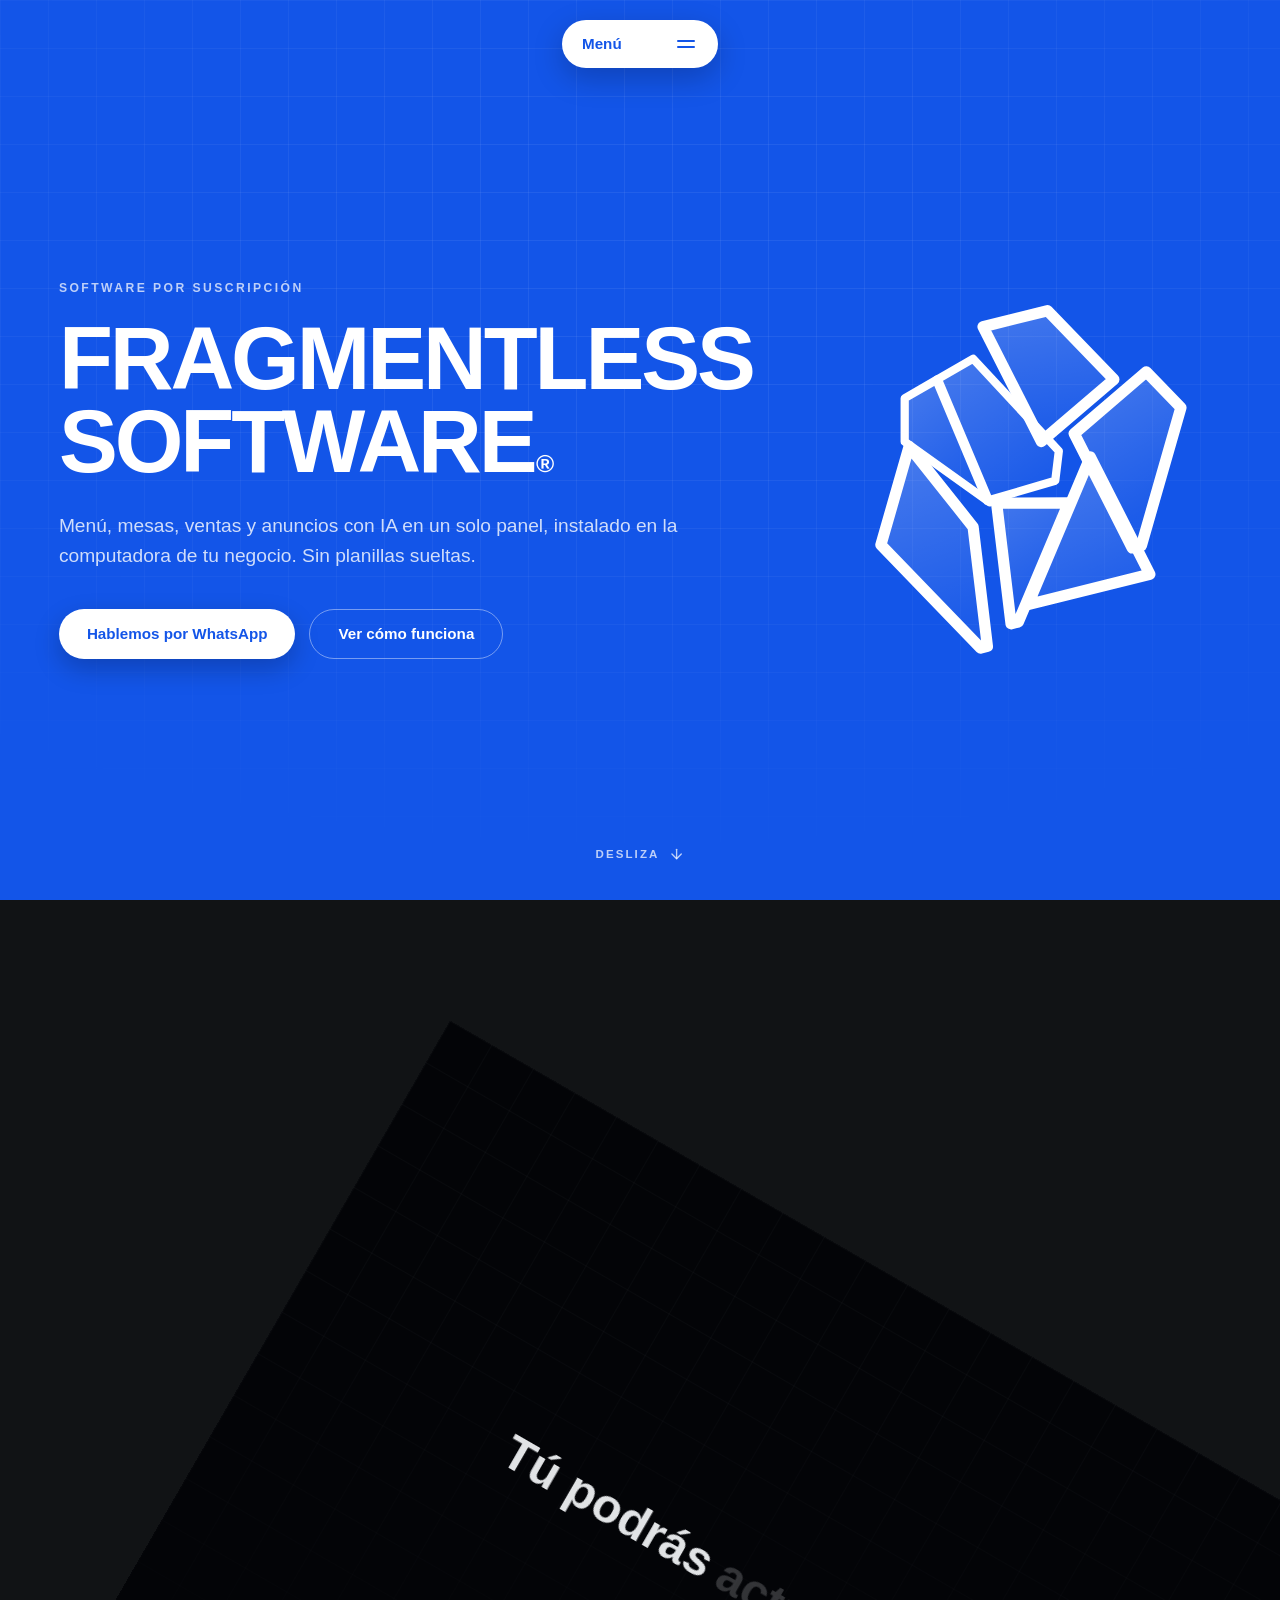
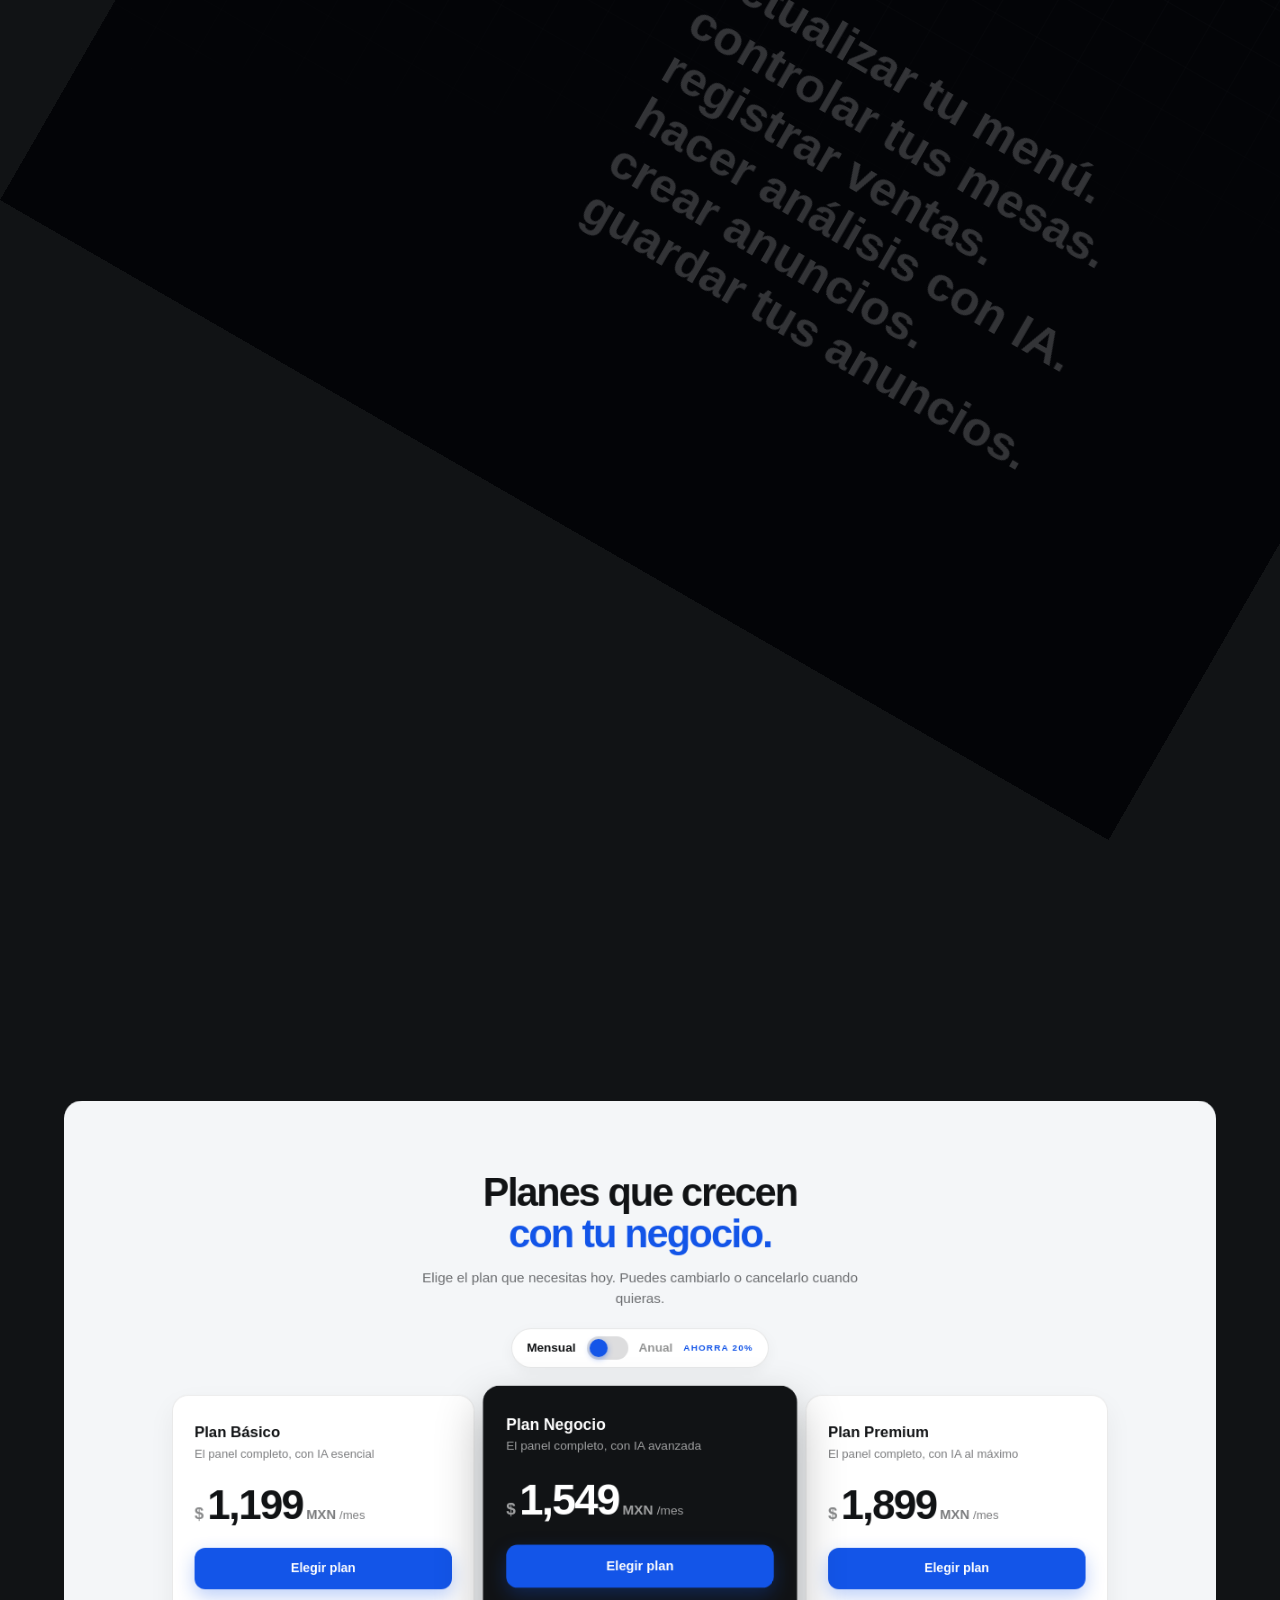
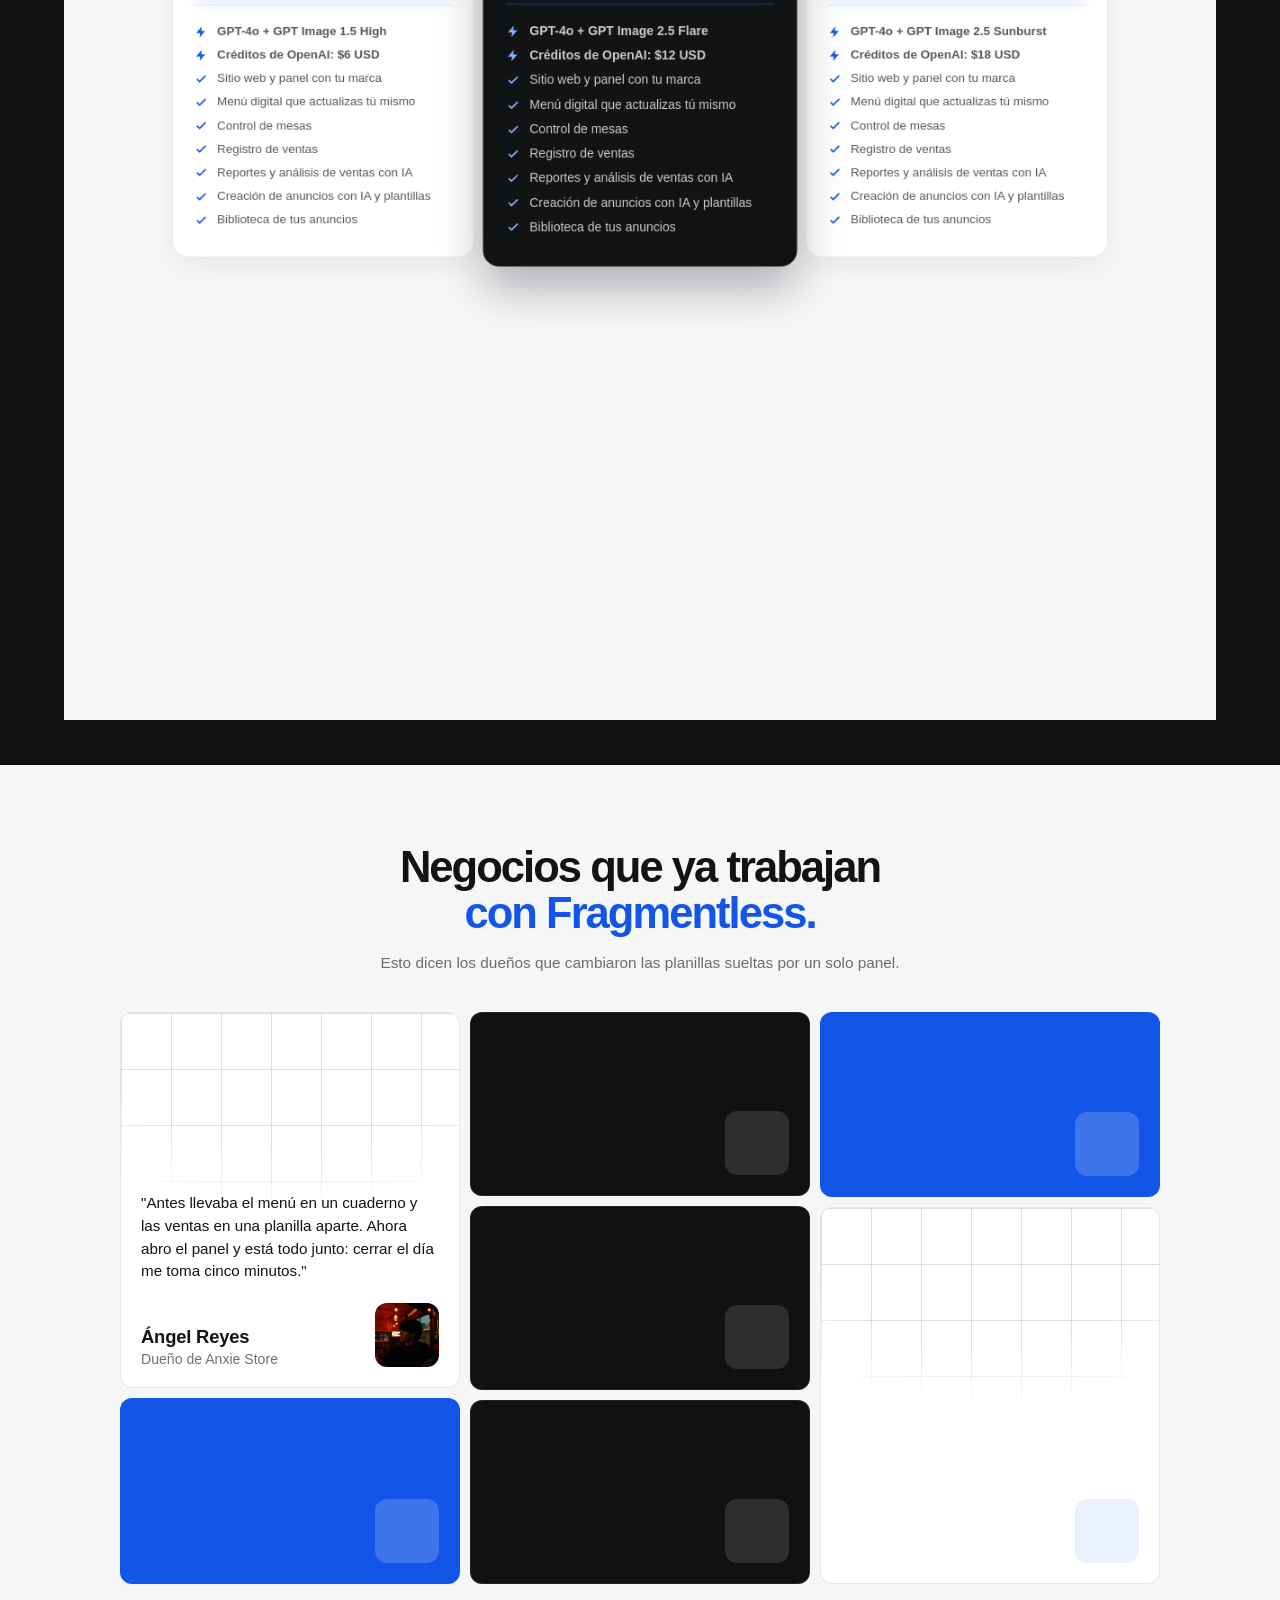
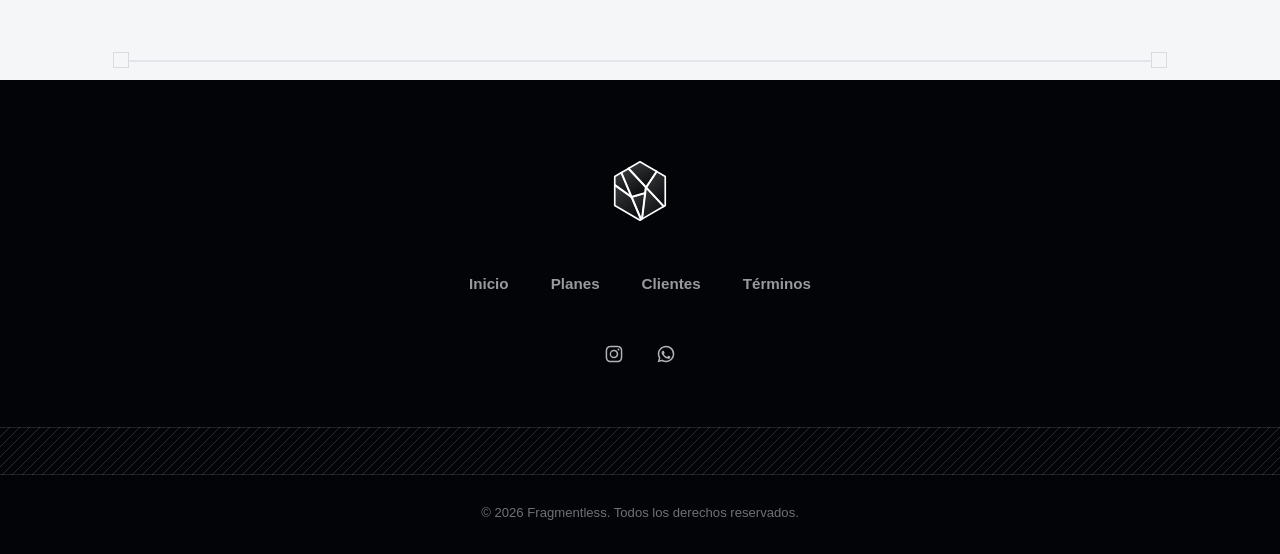
==== commit a9d4629a: "Mobile layout 1.0, section 1 done: next up is section 2 The desktop design stays frozen (see 36f9b11" ====
--- a/index.html
+++ b/index.html
@@ -78,6 +78,14 @@
 		</div>
 	</nav>
 
+	<!--
+		Velo del panel lateral. SOLO existe en móvil (en escritorio el CSS lo
+		deja en display: none y no pinta nada).
+		Va a propósito FUERA de .menu: así el click sobre él cae en el listener
+		de "click afuera" que ya cierra el menú, sin código nuevo.
+	-->
+	<div class="menu-scrim" aria-hidden="true"></div>
+
 	<main>
 		<!--
 			SECCIÓN 1 - Portada azul (estática).
@@ -533,14 +541,24 @@
 			box.appendChild(roll);
 		}
 
+		// En móvil el menú no es la píldora que se estira, sino un panel lateral
+		// de alto completo: ahí el alto lo pone el CSS y medirlo a mano lo
+		// rompería. Mismo breakpoint que el @media del CSS.
+		const menuDrawer = window.matchMedia('(max-width: 640px)');
+
 		function setMenuOpen(open) {
 			menuRoot.classList.toggle('is-open', open);
 			menuBar.setAttribute('aria-expanded', String(open));
 			// Cerrado, los links no deben ser enfocables con Tab.
 			menuList.inert = !open;
 			// Alto medido en vez de fijo: si algún día se agrega o quita un link,
-			// la animación sigue cerrando justo.
-			menuShell.style.height = open ? `${menuBar.offsetHeight + menuList.offsetHeight}px` : '';
+			// la animación sigue cerrando justo. En el panel lateral, no: se deja
+			// vacío para que mande el height: 100% del CSS.
+			menuShell.style.height = open && !menuDrawer.matches
+				? `${menuBar.offsetHeight + menuList.offsetHeight}px`
+				: '';
+			// Enciende el velo y frena el scroll de la página detrás del panel.
+			document.body.classList.toggle('has-menu-open', open && menuDrawer.matches);
 		}
 
 		// Tema según lo que haya debajo de la píldora. Se mide con el rect real
@@ -615,6 +633,11 @@
 					menuBar.focus();
 				}
 			});
+
+			// Al cruzar el breakpoint el menú cambia de forma (píldora <-> panel):
+			// abierto quedaría a medio camino, con el alto inline de la otra
+			// versión. Se cierra y listo.
+			menuDrawer.addEventListener('change', () => setMenuOpen(false));
 
 			setMenuOpen(false);
 		}
@@ -673,6 +696,45 @@
 			return top;
 		}
 
+		/*
+		 * PIN DE LA PORTADA (--pin-top).
+		 * La portada se fija recién cuando su borde inferior toca el borde
+		 * inferior de la ventana: sticky top = alto de ventana - su alto. Es 0
+		 * mientras mida una pantalla exacta (el caso normal).
+		 *
+		 * OJO, ACÁ HUBO UN BUG: esto se calculaba dentro de updateSectionTilt(),
+		 * o sea EN CADA FRAME DE SCROLL, usando window.innerHeight. En el
+		 * teléfono ese valor cambia MIENTRAS scrolleás, porque la barra de URL
+		 * del navegador se contrae, así que --pin-top saltaba (medido: 0 -> -24
+		 * -> 0 en un mismo gesto) y la portada temblaba. En PC no pasaba porque
+		 * ahí innerHeight no se mueve al scrollear.
+		 *
+		 * Dos cambios para que no vuelva:
+		 *   1. El pin NO depende del scroll, así que se calcula sólo al cargar y
+		 *      al cambiar el tamaño, nunca por frame.
+		 *   2. Se mide contra 100lvh, el alto con la barra de URL contraída, que
+		 *      es un valor FIJO (a diferencia de innerHeight y de 100dvh). En
+		 *      escritorio 100lvh vale exactamente innerHeight, así que allá el
+		 *      número que sale es el mismo de siempre.
+		 */
+		const touchDevice = window.matchMedia('(hover: none) and (pointer: coarse)');
+
+		function stableViewport() {
+			const probe = document.createElement('div');
+			probe.style.cssText = 'position:absolute;top:0;left:0;width:0;height:100lvh;visibility:hidden;pointer-events:none';
+			document.body.appendChild(probe);
+			const height = probe.offsetHeight;
+			probe.remove();
+			// Si el navegador no conoce lvh, offsetHeight da 0: se cae a innerHeight.
+			return height || window.innerHeight;
+		}
+
+		function updateIntroPin() {
+			if (!introSection) return;
+			const pinTop = Math.min(0, stableViewport() - introSection.offsetHeight);
+			introSection.style.setProperty('--pin-top', `${pinTop}px`);
+		}
+
 		// TRANSICIÓN SECCIÓN 1 -> SECCIÓN 2.
 		// La portada azul está fijada (sticky) y la sección negra entra girada
 		// sobre su esquina inferior izquierda hasta quedar recta.
@@ -681,14 +743,6 @@
 		// Al llegar a 0 se quita la clase (y con ella el transform), porque un
 		// ancestro transformado rompe el resaltado azul de las palabras.
 		function updateSectionTilt(viewport) {
-			// La portada se fija recién cuando su borde inferior toca el borde
-			// inferior de la ventana: sticky top = alto de ventana - su alto.
-			// Es 0 mientras mida una pantalla exacta (el caso normal).
-			if (introSection) {
-				const pinTop = Math.min(0, viewport - introSection.offsetHeight);
-				introSection.style.setProperty('--pin-top', `${pinTop}px`);
-			}
-
 			const sectionTop = layoutTop(scrollHero) - window.scrollY;
 			const progress = clamp01((viewport - sectionTop) / (viewport * 0.75));
 			const tilting = progress < 1 && !reduceMotion.matches;
@@ -738,9 +792,27 @@
 		window.addEventListener('scroll', () => {
 			if (!heroFrame) heroFrame = window.requestAnimationFrame(updateScrollHero);
 		}, { passive: true });
-		window.addEventListener('resize', updateScrollHero);
+		let pinWidth = window.innerWidth;
+
+		window.addEventListener('resize', () => {
+			// En un teléfono, un resize que sólo cambia el ALTO es la barra de URL
+			// contrayéndose a mitad del scroll, no un cambio real de layout:
+			// recalcular el pin ahí es justo lo que hacía temblar la portada. Los
+			// cambios de ancho (rotar el teléfono) sí valen. En escritorio se
+			// atienden todos, como siempre.
+			if (window.innerWidth !== pinWidth || !touchDevice.matches) {
+				pinWidth = window.innerWidth;
+				updateIntroPin();
+			}
+			updateScrollHero();
+		});
 		reduceMotion.addEventListener('change', updateScrollHero);
+		updateIntroPin();
 		updateScrollHero();
+
+		// El isotipo y las fuentes pueden cambiar el alto de la portada después
+		// del primer cálculo, y de ese alto depende el pin.
+		window.addEventListener('load', updateIntroPin);
 
 		/* =====================================================================
 		 * SECCIÓN 3 - Planes (mensual / anual).
--- a/style.css
+++ b/style.css
@@ -332,6 +332,15 @@
 	width: 0.3em;
 }
 
+/*
+ * Velo del panel lateral. En escritorio no existe: el menú de PC es la píldora
+ * que se estira sobre la página, sin panel de alto completo detrás.
+ * Se enciende en el @media de 640px. Ver el bloque MENÚ de móvil.
+ */
+.menu-scrim {
+	display: none;
+}
+
 @media (prefers-reduced-motion: reduce) {
 	.menu {
 		animation: none;
@@ -1701,21 +1710,129 @@
 }
 
 @media (max-width: 640px) {
+	/* =====================================================================
+	 * MENÚ EN MÓVIL - píldora a la derecha que se abre como barra lateral.
+	 *
+	 * Dos cambios respecto a PC:
+	 *   1. Cerrada, la píldora deja el centro (ahí cae la isla dinámica del
+	 *      iPhone), se ancla a la derecha y se acorta: "Menú" y la hamburguesa
+	 *      van juntos y centrados en vez de repartidos a los extremos.
+	 *   2. Abierta no se estira en su sitio como en PC: se convierte en un
+	 *      panel de alto completo pegado al borde derecho, con velo detrás.
+	 *      Así el menú puede crecer en links sin quedarse sin alto.
+	 *
+	 * El truco para que la píldora MORFE al panel (y no pegue un salto) es que
+	 * .menu pasa a ocupar la pantalla entera como caja de posicionamiento: la
+	 * píldora se acomoda arriba a la derecha con un margen, y al abrir sólo
+	 * cambian ancho, alto, margen y radio, que sí transicionan. .menu sigue con
+	 * pointer-events: none, así que aunque cubra todo no tapa clics.
+	 * ===================================================================== */
 	.menu {
 		--menu-bar: 44px;
-		top: 16px;
-	}
-
+		display: flex;
+		align-items: flex-start;
+		justify-content: flex-end;
+		top: 0;
+		left: auto;
+		right: 0;
+		width: 100%;
+		height: 100dvh;
+		animation-name: menu-in-mobile;
+	}
+
+	/* Igual que menu-in pero sin el -50%: acá la píldora ya no está centrada. */
+	@keyframes menu-in-mobile {
+		from {
+			opacity: 0;
+			filter: blur(10px);
+			transform: translateY(-20px);
+		}
+		to {
+			opacity: 1;
+			filter: none;
+			transform: none;
+		}
+	}
+
+	/* El margen es lo que separa la píldora del borde; al abrir se va a 0 y el
+	   panel queda pegado. Por eso hay que sumarlo a la transición heredada. */
 	.menu__shell {
-		width: 142px;
-	}
-
+		width: 108px;
+		margin: 16px 16px 0 0;
+		transition:
+			width 800ms var(--menu-ease),
+			height 800ms var(--menu-ease),
+			margin 800ms var(--menu-ease),
+			border-radius 800ms var(--menu-ease),
+			transform 250ms var(--menu-ease),
+			background-color 400ms ease;
+	}
+
+	/* El alto lo manda el CSS (100% de .menu = pantalla), no el JS: en móvil
+	   setMenuOpen() no escribe style.height. Ver index.html. */
 	.menu.is-open .menu__shell {
-		width: min(280px, calc(100vw - 32px));
+		width: min(82vw, 380px);
+		height: 100%;
+		margin: 0;
+		border-radius: 26px 0 0 26px;
 	}
 
 	.menu__bar {
+		justify-content: center;
+		gap: 8px;
+		padding: 0 14px;
 		font-size: 0.88rem;
+	}
+
+	.menu.is-open .menu__bar {
+		justify-content: space-between;
+		gap: 0;
+		padding: 0 22px;
+	}
+
+	/* En el panel los links van alineados a la izquierda y ocupan el alto que
+	   sobra. El scroll propio es lo que lo hace escalable: si algún día hay
+	   diez links, la lista scrollea sola en vez de desbordar el panel. */
+	.menu.is-open .menu__items {
+		flex: 1 1 auto;
+		/* Es un grid: sin align-content las filas se reparten el alto sobrante
+		   del panel y los links quedan desparramados. */
+		align-content: start;
+		justify-content: start;
+		gap: 22px;
+		min-height: 0;
+		padding: 30px 26px 34px;
+		overflow-y: auto;
+		overscroll-behavior: contain;
+	}
+
+	.menu__item {
+		font-size: 1.3rem;
+	}
+
+	/* Velo: deja ver la página detrás y, al ser hermano de .menu, el click en
+	   él lo recoge el listener de "click afuera" y cierra el panel. */
+	.menu-scrim {
+		display: block;
+		position: fixed;
+		inset: 0;
+		z-index: 99;
+		background: rgba(3, 4, 7, 0.5);
+		opacity: 0;
+		pointer-events: none;
+		/* La curva va escrita a mano: --menu-ease vive en .menu y el velo es
+		   hermano, así que no la hereda. */
+		transition: opacity 500ms cubic-bezier(0.22, 1, 0.36, 1);
+	}
+
+	body.has-menu-open .menu-scrim {
+		opacity: 1;
+		pointer-events: auto;
+	}
+
+	/* Con el panel abierto la página de atrás no scrollea. */
+	body.has-menu-open {
+		overflow: hidden;
 	}
 
 	.menu__item {
@@ -1727,27 +1844,42 @@
 		padding: 120px 20px 96px;
 	}
 
-	/* En móvil se apila: primero el isotipo, después el texto. */
+	/* En móvil se apila: primero el isotipo, después el texto. Y va todo
+	   centrado, al revés que en PC (donde el texto va a la izquierda y el
+	   isotipo a la derecha, en dos columnas). El text-align: center del
+	   contenedor se encarga del kicker, el título y el subtítulo de una. */
 	.intro__content {
 		grid-template-columns: minmax(0, 1fr);
 		gap: 32px;
+		text-align: center;
 	}
 
 	.intro__logo {
 		order: -1;
-		justify-content: flex-start;
 	}
 
 	.intro__logo img {
 		width: min(58%, 240px);
 	}
 
+	/* El 11vw está calculado igual que el 6.9vw de escritorio: es el máximo con
+	   el que "FRAGMENTLESS" (la palabra más larga, que no se puede partir)
+	   todavía entra en su caja. Con 12vw se desbordaba ~18px, y una línea que
+	   no entra Chrome NO la centra: la clava en el borde izquierdo y la deja
+	   derramarse a la derecha, así que el título se veía corrido mientras el
+	   resto del bloque estaba centrado. */
 	.intro__title {
-		font-size: clamp(2.4rem, 12vw, 3.6rem);
-	}
-
+		font-size: clamp(2.2rem, 11vw, 3.6rem);
+	}
+
+	/* El auto de los costados centra la caja; el max-width de 620px sólo
+	   entra en juego en las pantallas más anchas de este rango. */
 	.intro__subtitle {
-		margin-left: 0;
+		margin-inline: auto;
+	}
+
+	.intro__actions {
+		justify-content: center;
 	}
 
 	.intro__cta,
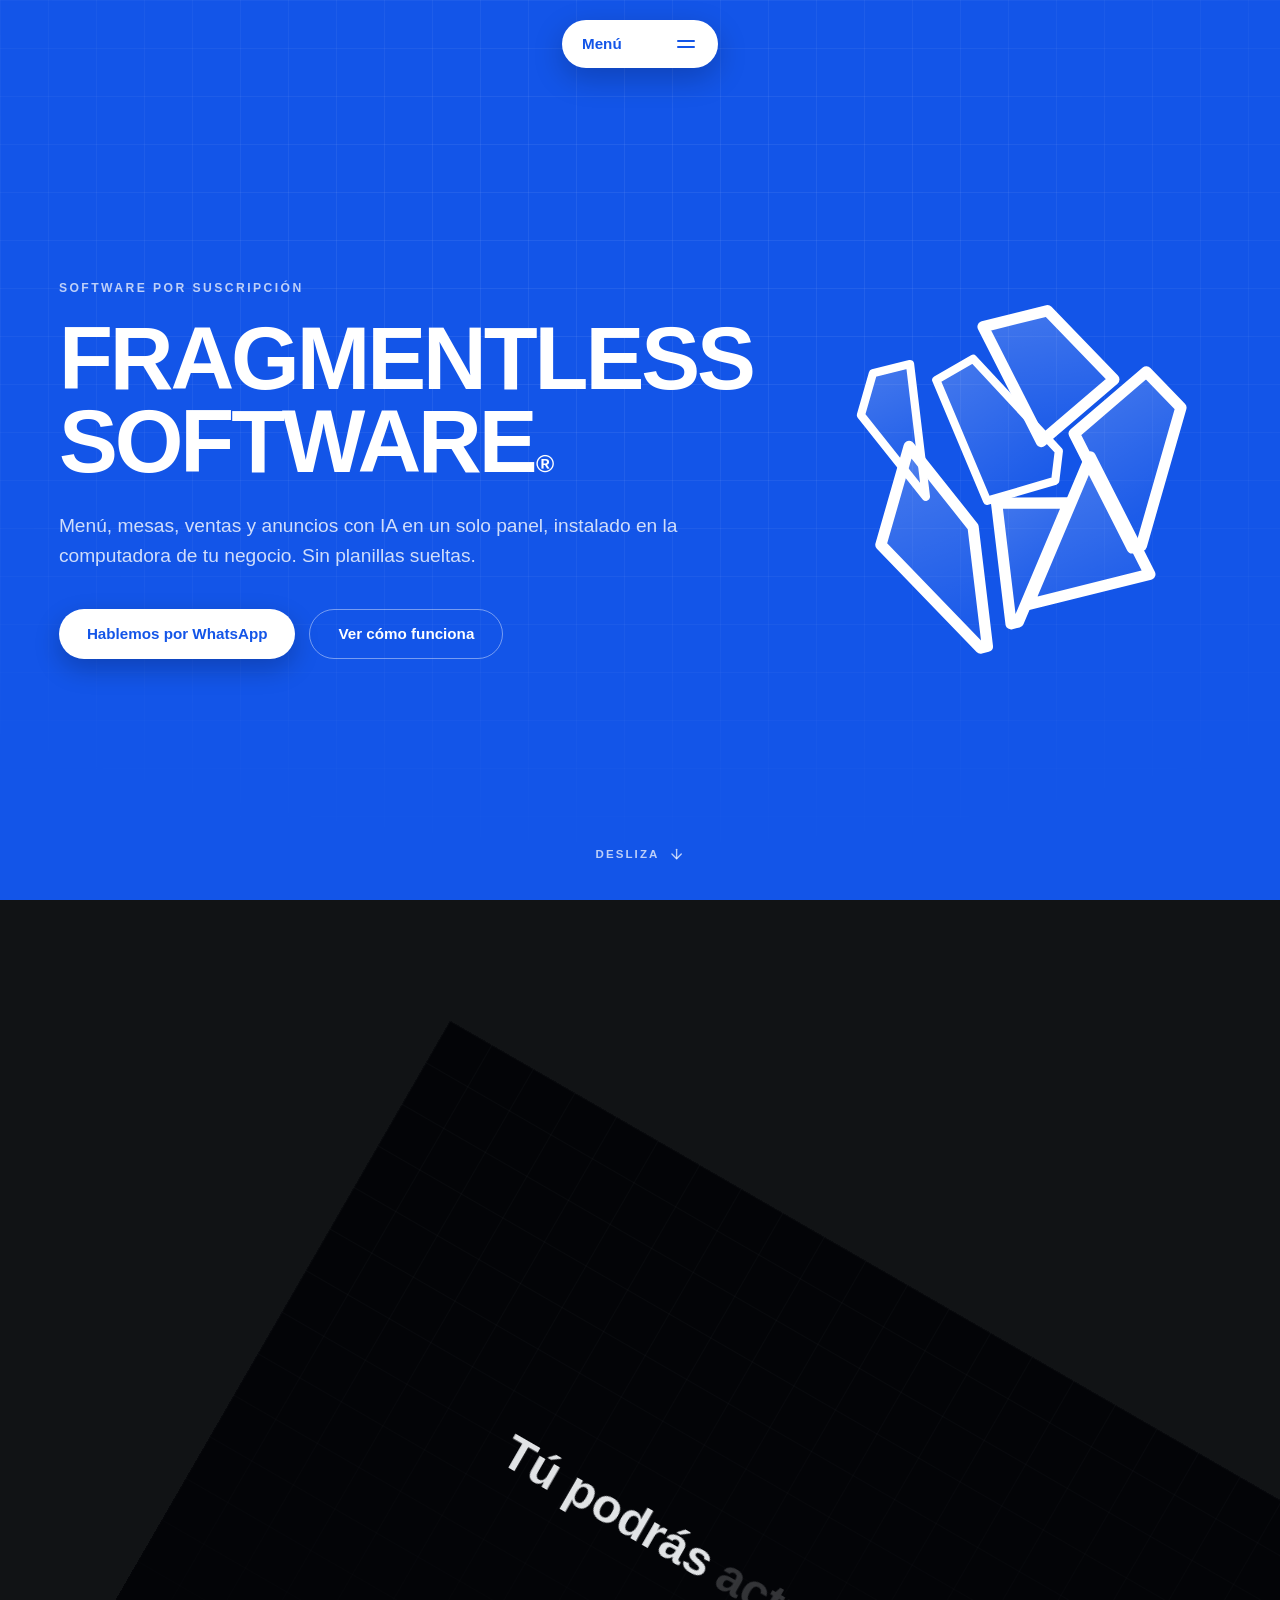
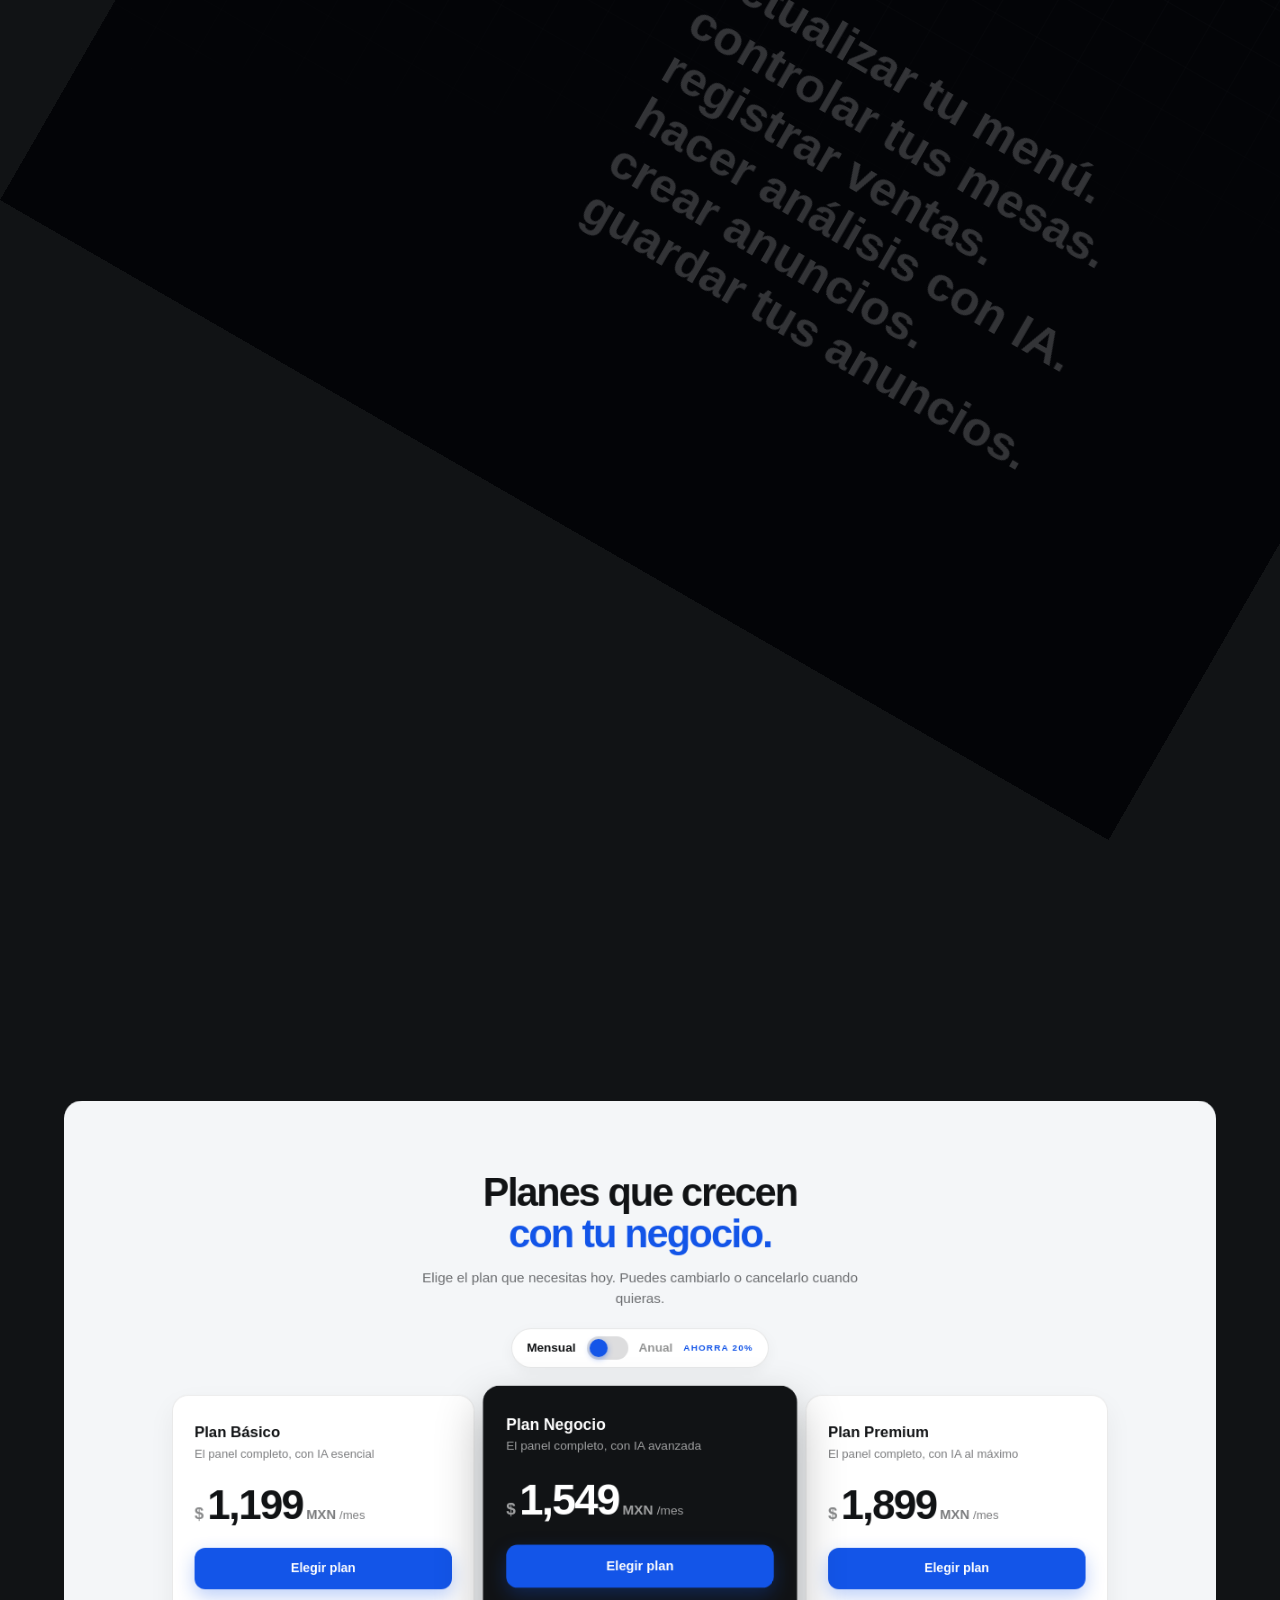
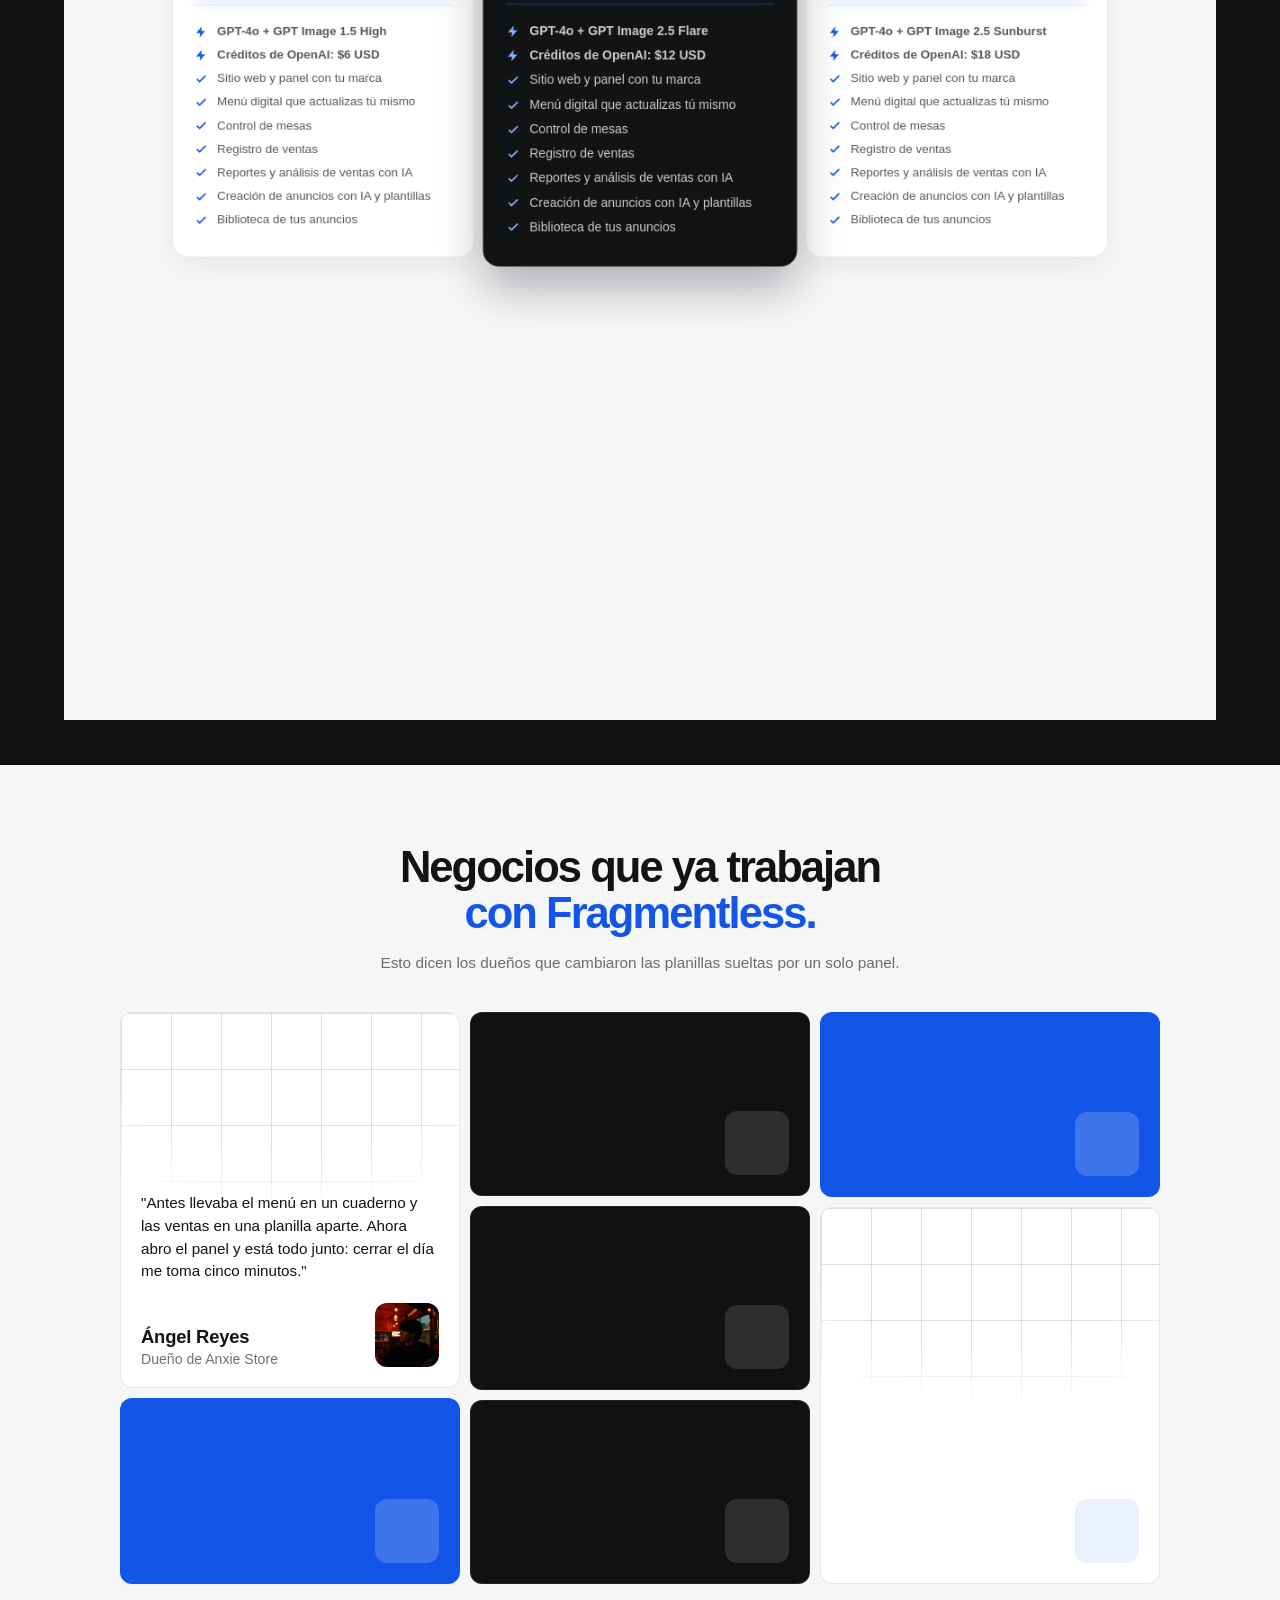
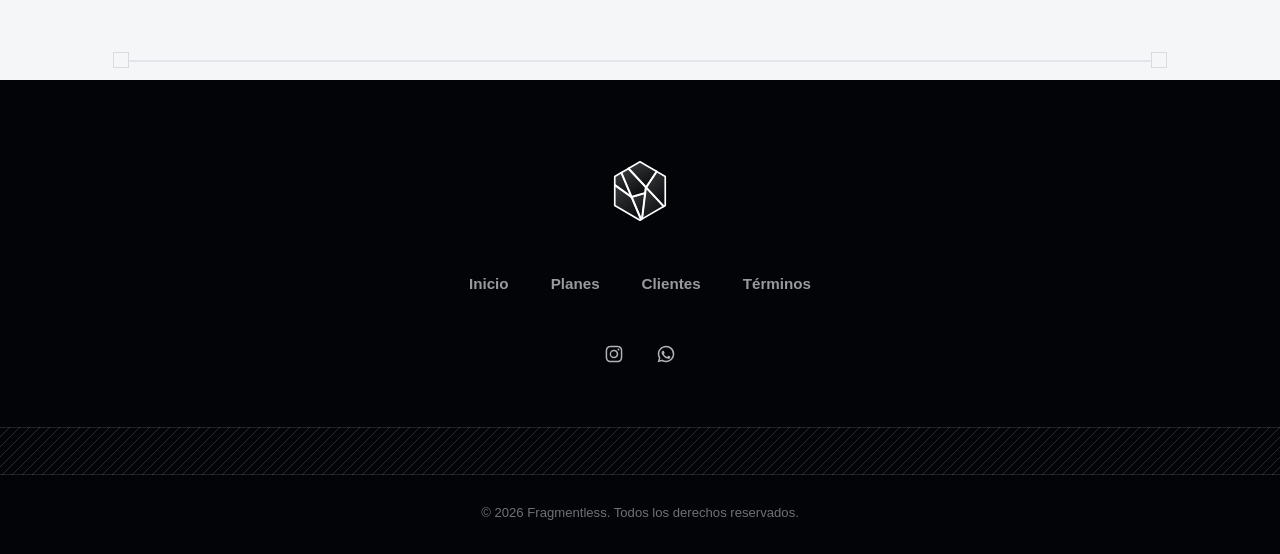
==== commit 9698fefc: "Finish the mobile design: the whole page is done Sections 2, 3 and 4 plus the footer get their own m" ====
--- a/index.html
+++ b/index.html
@@ -427,6 +427,11 @@
 				<a class="footer__link" href="terminos.html">Términos</a>
 			</nav>
 
+			<!-- Rótulo de las redes. SOLO se ve en móvil (en PC el pie va
+			     centrado y sin rótulo): nace oculto en el CSS base y lo
+			     enciende el @media de 640px. -->
+			<p class="footer__social-title" data-reveal style="--n: 2;">Fragmentless Social</p>
+
 			<ul class="footer__social" data-reveal style="--n: 2;">
 				<li><a class="footer__icon" href="https://www.instagram.com/mattthew.reyes/" target="_blank" rel="noopener" aria-label="Instagram">
 					<svg viewBox="0 0 24 24" fill="currentColor" aria-hidden="true">
@@ -871,6 +876,58 @@
 			setBilling(false);
 		}
 
+		/* ---------------------------------------------------------------
+		 * CARRUSEL DE PLANES (solo móvil).
+		 * En móvil las tarjetas de planes dejan de estar apiladas y pasan a
+		 * un riel horizontal con scroll-snap (ver el @media de 640px). Lo
+		 * único que hace falta de JS es ARRANCARLO en el plan destacado: el
+		 * Negocio es el que tiene que estar a la vista cuando la sección
+		 * entra, y el Básico / Premium se descubren deslizando a los lados.
+		 * (La sección 4 NO lleva riel: sus comentarios van apilados.)
+		 *
+		 * El centrado se calcula con offsetLeft y NO con getBoundingClientRect:
+		 * el panel de la sección 3 lleva un transform: scale() que depende del
+		 * scroll, y los rects vienen escalados por él (scrollLeft no). Con
+		 * offsetLeft, que es layout puro, la cuenta no se entera del scale.
+		 *
+		 * Va sin behavior: 'smooth' a propósito: es la posición de PARTIDA,
+		 * no una animación; la sección está lejos en la página y el usuario
+		 * nunca ve el salto.
+		 * --------------------------------------------------------------- */
+		const mobileLayout = window.matchMedia('(max-width: 640px)');
+		const featuredPlan = document.querySelector('.plans__card--featured');
+
+		function centerFeaturedPlan() {
+			if (!plansGrid || !featuredPlan) return;
+
+			// En escritorio el riel no existe (es un grid de 3 columnas sin
+			// scroll): scrollLeft 0 y listo, por si se venía de móvil.
+			if (!mobileLayout.matches) {
+				plansGrid.scrollLeft = 0;
+				return;
+			}
+
+			const cardX = featuredPlan.offsetLeft - plansGrid.offsetLeft;
+			plansGrid.scrollLeft = cardX - (plansGrid.clientWidth - featuredPlan.offsetWidth) / 2;
+		}
+
+		centerFeaturedPlan();
+		// Las fuentes pueden cambiar el ancho de las tarjetas después del
+		// primer cálculo, igual que le pasa al pin de la portada.
+		window.addEventListener('load', centerFeaturedPlan);
+		mobileLayout.addEventListener('change', centerFeaturedPlan);
+
+		// Solo los cambios de ANCHO: un resize de alto en el teléfono es la
+		// barra de URL, y recentrar ahí le movería el carrusel al usuario
+		// a mitad de lectura (mismo criterio que el pin de la portada).
+		let carouselWidth = window.innerWidth;
+
+		window.addEventListener('resize', () => {
+			if (window.innerWidth === carouselWidth) return;
+			carouselWidth = window.innerWidth;
+			centerFeaturedPlan();
+		});
+
 		/* =====================================================================
 		 * SECCIÓN 4 - Clientes.
 		 * Lo único que hace: cuando la sección entra en pantalla, pone
--- a/style.css
+++ b/style.css
@@ -1593,6 +1593,14 @@
 	transform: scale(0.95);
 }
 
+/* Rótulo "Fragmentless Social" del pie. Nace OCULTO: en escritorio el pie
+   va centrado y sin rótulo, y lo enciende el @media de 640px. Es la única
+   regla de base que agrega el footer de móvil, y no cambia nada de lo que
+   ya se veía en PC. */
+.footer__social-title {
+	display: none;
+}
+
 .footer__social {
 	display: flex;
 	flex-wrap: wrap;
@@ -1891,54 +1899,291 @@
 		bottom: 28px;
 	}
 
-	/* Secciones 2 y 3 */
+	/* =====================================================================
+	 * SECCIÓN 2 EN MÓVIL - Apilada y centrada, al revés que en PC (donde
+	 * "Tú podrás" y la lista van lado a lado, en una fila).
+	 *
+	 *   · "Tú podrás" se sale del flujo y se clava arriba del pin: queda
+	 *     quieto durante todo el recorrido.
+	 *   · La lista se queda sola en el flujo, así que su primera línea
+	 *     sigue cayendo exactamente sobre la banda de resaltado
+	 *     (el padding-top de siempre) y el JS no se entera del cambio:
+	 *     sigue moviendo SOLO el <ul> con --shift.
+	 *
+	 * Con el ancho entero para la lista, cada frase entra en UNA línea,
+	 * que es de lo que se trata el apilado.
+	 * ===================================================================== */
+	.scroll-hero {
+		/* La banda baja de 38vh a 46vh. No es estético: es el colchón que
+		   separa a "Tú podrás" de las palabras YA pasadas. Al final del
+		   recorrido la lista subió 5 líneas, y con 38vh la primera frase
+		   terminaba encima del "Tú podrás". Este --start no toca la
+		   matemática del solape con la sección 3 (esa depende del track,
+		   el pin y el margin-top del surface, no de la banda). */
+		--start: 46vh;
+	}
+
+	/* block y no flex: el lead sale del flujo y la lista se queda sola. */
 	.scroll-hero__word-layout {
-		align-items: flex-start;
-		justify-content: flex-start;
+		display: block;
 		padding: calc(var(--start) - 0.5lh) 20px 0;
-		font-size: clamp(1.3rem, 6.4vw, 2.4rem);
+		text-align: center;
+		font-size: clamp(1.45rem, 7.2vw, 2.4rem);
+	}
+
+	/* Absoluto contra el __word-layout, que arranca en el tope del pin.
+	   Nada de position: fixed: el pin ya está fijado, y un fixed encima se
+	   quedaría pegado también fuera de la sección.
+
+	   El top NO es un número a ojo: es el punto donde la lista TERMINA el
+	   recorrido, menos el alto del propio lead y un respiro. O sea, el
+	   lead queda lo más abajo posible sin que la primera frase se le
+	   monte encima al final del scroll:
+
+	     final de la lista = var(--start) - 0.5lh - (--count - 1) * 1lh
+	     lead              = ese punto - 1lh (su alto) - 0.6lh (respiro)
+
+	   que sumado da el (--count + 1.1) de abajo. Al depender de --start,
+	   de --count y del alto de línea, se recoloca solo en cualquier
+	   pantalla y si algún día se agrega o quita una frase de la lista. */
+	.scroll-hero__lead {
+		position: absolute;
+		top: calc(var(--start) - (var(--count) + 1.1) * 1lh);
+		left: 20px;
+		right: 20px;
+		white-space: normal;
 	}
 
 	.scroll-hero__words {
 		min-width: 0;
 	}
 
-	.scroll-hero__lead {
-		white-space: normal;
-	}
-
+	/* =====================================================================
+	 * SECCIÓN 3 EN MÓVIL - Los 3 planes dejan de ir apilados y pasan a un
+	 * CARRUSEL horizontal: se desliza a la izquierda para el Básico y a la
+	 * derecha para el Premium, y arranca centrado en el Negocio (eso último
+	 * lo pone el JS, acá el CSS solo arma el riel).
+	 *
+	 * Con una sola tarjeta a la vista la sección entra en UNA pantalla, que
+	 * es lo que la empareja con la 1 y la 2. Por eso los paddings de acá
+	 * abajo están apretados: son el presupuesto de alto, no un capricho.
+	 * Si algún día se agrega una función más a la lista, revisa que siga
+	 * cabiendo (o baja el padding del __stage).
+	 * ===================================================================== */
 	.scroll-hero__surface {
 		padding: 0 20px;
 	}
 
+	/* minmax(0, 1fr) y no la columna `auto` implícita: una columna auto no
+	   puede achicarse por debajo del min-content de su contenido, y el riel
+	   de tarjetas de abajo mide (a lo ancho) las 3 tarjetas juntas. Sin
+	   esto la columna crece a ~650px, el contenido se desborda de la
+	   pantalla y el 100% de las tarjetas resuelve contra ese ancho inflado.
+	   Con el minmax(0, ...) la columna se queda en el ancho de la ventana y
+	   el desborde se lo come el scroll horizontal del riel, que es el que
+	   tiene que comérselo. */
 	.scroll-hero__surface-stage {
-		padding: 100px 0 60px;
-	}
-
+		grid-template-columns: minmax(0, 1fr);
+		/* Todo el ritmo vertical de la sección va en clamps de svh: en un
+		   teléfono alto respira, y en uno bajo se comprime solo en vez de
+		   empujar la tarjeta fuera de la pantalla. */
+		padding: clamp(72px, 10svh, 88px) 0 clamp(16px, 2.6svh, 24px);
+	}
+
+	/* Todo centrado, al revés que en PC (donde el bloque de texto va a la
+	   izquierda). El text-align: center ya viene del base; acá solo se
+	   quita el left que tenía el móvil. */
 	.scroll-hero__surface-content {
-		text-align: left;
+		text-align: center;
+	}
+
+	.plans__title {
+		font-size: clamp(1.8rem, 7.8vw, 2.5rem);
 	}
 
 	.plans__subtitle {
-		margin-left: 0;
+		max-width: 34ch;
+		margin: clamp(8px, 1.4svh, 14px) auto 0;
+		font-size: 0.92rem;
 	}
 
 	.plans__billing {
 		gap: 10px;
+		margin: clamp(14px, 2.2svh, 20px) 0 clamp(16px, 2.6svh, 24px);
 		padding: 7px 14px;
 	}
 
-	/* Sección 4 */
+	/*
+	 * EL RIEL. Se sale de los 20px de padding del panel (margin negativo) y
+	 * se los devuelve como padding propio: así la tarjeta queda centrada con
+	 * su margen de siempre PERO las vecinas asoman pegadas al borde de la
+	 * pantalla, que es la pista de que hay más planes al lado.
+	 *
+	 * overscroll-behavior-x: contain -> el swipe horizontal muere acá y no
+	 * se lo lleva la página (en iOS, el "atrás" por gesto).
+	 */
+	.plans__grid {
+		display: flex;
+		gap: 12px;
+		/* +40 = los 20px de padding que el panel tiene a cada lado. */
+		width: calc(100% + 40px);
+		margin-inline: -20px;
+		padding-inline: 26px;
+		overflow-x: auto;
+		scroll-snap-type: x mandatory;
+		overscroll-behavior-x: contain;
+		text-align: center;
+		scrollbar-width: none;
+	}
+
+	.plans__grid::-webkit-scrollbar {
+		display: none;
+	}
+
+	/* 0 0 100% = el ancho visible MENOS el padding-inline del riel, o sea
+	   una tarjeta por pantalla. El snap al centro las clava una por una. */
+	.plans__card {
+		flex: 0 0 100%;
+		scroll-snap-align: center;
+		padding: clamp(18px, 2.6svh, 24px) 20px;
+	}
+
+	.plans__name {
+		font-size: 1.2rem;
+	}
+
+	.plans__desc {
+		font-size: 0.88rem;
+	}
+
+	/* El precio es flex, así que centrarlo no es text-align sino justify. */
+	.plans__price {
+		justify-content: center;
+		margin-top: clamp(12px, 2svh, 18px);
+	}
+
+	.plans__amount {
+		font-size: 2.4rem;
+	}
+
+	.plans__currency-code {
+		font-size: 1rem;
+	}
+
+	.plans__cta {
+		min-height: clamp(44px, 5.6svh, 48px);
+		margin-top: clamp(12px, 2svh, 18px);
+		font-size: 0.95rem;
+	}
+
+	/* El ícono del precio anual sigue el padding nuevo de la tarjeta. */
+	.plans__annual-info {
+		top: clamp(18px, 2.6svh, 24px);
+		right: 20px;
+	}
+
+	/*
+	 * La lista se centra COMO BLOQUE (fit-content + auto), no frase por
+	 * frase: con text-align: center cada palomita quedaría a distinta
+	 * altura horizontal y la columna de íconos se vería en zigzag. Así el
+	 * bloque va al medio y las filas siguen alineadas entre ellas.
+	 */
+	.plans__features {
+		width: fit-content;
+		max-width: 100%;
+		margin: clamp(10px, 1.8svh, 14px) auto 0;
+		padding-top: clamp(12px, 2svh, 16px);
+		gap: clamp(6px, 1.1svh, 8px);
+		font-size: 0.88rem;
+		text-align: left;
+	}
+
+	/* =====================================================================
+	 * SECCIÓN 4 EN MÓVIL - Los comentarios se quedan PLANOS, apilados uno
+	 * debajo del otro como siempre (nada de carrusel: eso es de la sección
+	 * 3). Lo que cambia acá es el encuadre, para que la sección mida lo
+	 * mismo que las otras vistas:
+	 *
+	 *   · el contenido baja (la píldora del menú ocupa de 16px a 60px y el
+	 *     titular le quedaba pegado). Mismo padding que el __stage de la
+	 *     sección 3: si tocas uno, toca el otro;
+	 *   · se ven 3 testimonios y no 7;
+	 *   · la sección mide una pantalla y las 3 tarjetas se reparten el alto
+	 *     que sobra.
+	 * ===================================================================== */
 	.clients {
-		padding: 60px 20px 80px;
+		/* Columna flexible para que la grilla se quede con el alto que sobra
+		   entre el titular y el remate de abajo. */
+		display: flex;
+		flex-direction: column;
+		min-height: 100svh;
+		padding: clamp(72px, 10svh, 88px) 20px 86px;
+	}
+
+	.clients__inner {
+		display: flex;
+		flex: 1;
+		flex-direction: column;
+		/* Sin esto un hijo flex no puede achicarse por debajo de su
+		   contenido y la grilla se pasaría de la pantalla. */
+		min-height: 0;
 	}
 
 	.clients__head {
-		text-align: left;
+		text-align: center;
+	}
+
+	.clients__title {
+		font-size: clamp(1.8rem, 7.8vw, 2.5rem);
 	}
 
 	.clients__subtitle {
-		margin-left: 0;
+		max-width: 34ch;
+		margin: clamp(8px, 1.4svh, 14px) auto 0;
+		font-size: 0.92rem;
+	}
+
+	/*
+	 * La grilla se come el alto sobrante (flex: 1). Como sus filas son de
+	 * alto automático, el align-content: stretch de serie reparte ese
+	 * sobrante ENTRE LAS TRES por igual: cada tarjeta conserva el alto que
+	 * le pide su contenido y crece desde ahí, así que el texto nunca queda
+	 * apretado ni recortado.
+	 */
+	.clients__grid {
+		flex: 1;
+		min-height: 0;
+		margin-top: clamp(18px, 3svh, 28px);
+	}
+
+	/*
+	 * Las columnas dejan de ser cajas y sus tarjetas pasan a ser hijas
+	 * directas de la grilla (en PC siguen siendo 3 columnas de verdad).
+	 * Hace falta para el reparto de alto de arriba: si las tarjetas
+	 * quedaran dentro de la columna, la que crecería sería la COLUMNA y la
+	 * tarjeta se quedaría chica con un hueco debajo.
+	 */
+	.clients__col {
+		display: contents;
+	}
+
+	/*
+	 * SOLO 3 TESTIMONIOS en móvil, uno de cada color. Las otras 4 son
+	 * relleno: en una pantalla no aportan y alargan la sección. En PC
+	 * siguen estando las 7. Si algún día hay testimonios reales, esto es
+	 * lo que hay que revisar.
+	 */
+	.clients__col:nth-child(2) .clients__card:nth-child(n + 2),
+	.clients__col:nth-child(3) .clients__card {
+		display: none;
+	}
+
+	/* El piso de 184px de las negras vacías es de PC, donde tres de ellas
+	   marcan el alto de la fila. Acá abajo son un piso a secas, y en una
+	   pantalla baja es lo primero que empuja la sección fuera de la
+	   ventana. Con el clamp se achican solas cuando no hay alto. */
+	.clients__card--ink.clients__card--empty {
+		min-height: clamp(120px, 20svh, 184px);
 	}
 
 	.clients__avatar {
@@ -1951,31 +2196,121 @@
 		width: calc(100% - 32px);
 	}
 
-	/* Footer */
+	/* =====================================================================
+	 * FOOTER EN MÓVIL - Los atajos dejan de ser una fila de píldoras y se
+	 * agrupan en una CAJITA: una fila por atajo, separadas por líneas, con
+	 * la flecha a la derecha. Debajo, el rótulo de redes y los dos iconos
+	 * más grandes.
+	 *
+	 * El isotipo de arriba no va. La banda de rayas y el © de abajo quedan
+	 * EXACTAMENTE como estaban: no se tocan.
+	 * ===================================================================== */
 	.footer {
 		padding-top: 56px;
 	}
 
+	/* stretch y no center: la cajita tiene que ocupar todo el ancho. */
 	.footer__inner {
-		gap: 30px;
+		align-items: stretch;
+		gap: 24px;
 		padding-bottom: 44px;
 	}
 
-	.footer__logo img {
-		height: 64px;
-	}
-
+	/* Fuera el isotipo: la cajita ya abre el pie y el cubo la empujaba
+	   media pantalla hacia abajo. */
+	.footer__logo {
+		display: none;
+	}
+
+	/* LA CAJITA. El overflow: hidden es lo que hace que las filas de las
+	   puntas queden recortadas por el borde redondeado. */
 	.footer__nav {
-		gap: 4px 8px;
+		flex-direction: column;
+		flex-wrap: nowrap;
+		gap: 0;
+		border: 1px solid rgba(244, 246, 248, 0.14);
+		border-radius: 14px;
+		overflow: hidden;
 	}
 
 	.footer__link {
-		font-size: 0.88rem;
-		padding: 6px 10px;
-	}
-
+		display: flex;
+		align-items: center;
+		justify-content: space-between;
+		padding: 15px 18px;
+		color: rgba(244, 246, 248, 0.92);
+		font-size: 0.92rem;
+		font-weight: 700;
+		letter-spacing: 0.06em;
+		text-transform: uppercase;
+	}
+
+	/* La línea va entre filas, no en cada una: así no se dibuja uno doble
+	   contra el borde de la caja. */
+	.footer__link + .footer__link {
+		border-top: 1px solid rgba(244, 246, 248, 0.12);
+	}
+
+	/* La flecha: un cuadrado al que solo se le pintan dos lados y se gira
+	   45°. Va en ::after porque el ::before ya es la píldora del hover. */
+	.footer__link::after {
+		content: "";
+		width: 7px;
+		height: 7px;
+		border-right: 2px solid rgba(244, 246, 248, 0.4);
+		border-bottom: 2px solid rgba(244, 246, 248, 0.4);
+		transform: rotate(-45deg);
+	}
+
+	/* La píldora del hover pasa a cubrir la fila entera (sin radio propio:
+	   el de la caja ya la recorta). */
+	.footer__link::before {
+		border-radius: 0;
+	}
+
+	/* Y sin el scale del hover/tap: en una fila de ancho completo se ve
+	   como si la caja se deformara. */
+	.footer__link:hover,
+	.footer__link:focus-visible,
+	.footer__link:active {
+		transform: none;
+	}
+
+	/* El margen negativo se come parte del gap de 24px del __inner: el
+	   rótulo tiene que leerse pegado a SUS iconos, no flotando entre la
+	   cajita y ellos. */
+	.footer__social-title {
+		display: block;
+		margin: 4px 0 -10px;
+		/* Los 18px son el padding de las filas de la cajita: así el rótulo
+		   arranca en la MISMA vertical que "INICIO" y compañía, y no en el
+		   borde de la caja. */
+		padding-left: 18px;
+		color: rgba(244, 246, 248, 0.5);
+		font-size: 0.78rem;
+		font-weight: 700;
+		letter-spacing: 0.14em;
+		text-transform: uppercase;
+	}
+
+	/* Mismo riel que el rótulo y las filas. El 8 no es 18 porque el icono
+	   tiene su propia caja de 46px con el dibujo de 26 centrado: le sobran
+	   10px a cada lado, y 8 + 10 = los 18 del resto. Así lo que queda
+	   alineado es el DIBUJO, no su caja invisible. */
 	.footer__social {
-		gap: 10px;
+		justify-content: flex-start;
+		gap: 8px;
+		padding-left: 8px;
+	}
+
+	.footer__icon {
+		width: 46px;
+		height: 46px;
+	}
+
+	.footer__icon svg {
+		width: 26px;
+		height: 26px;
 	}
 
 	.footer__stripes {
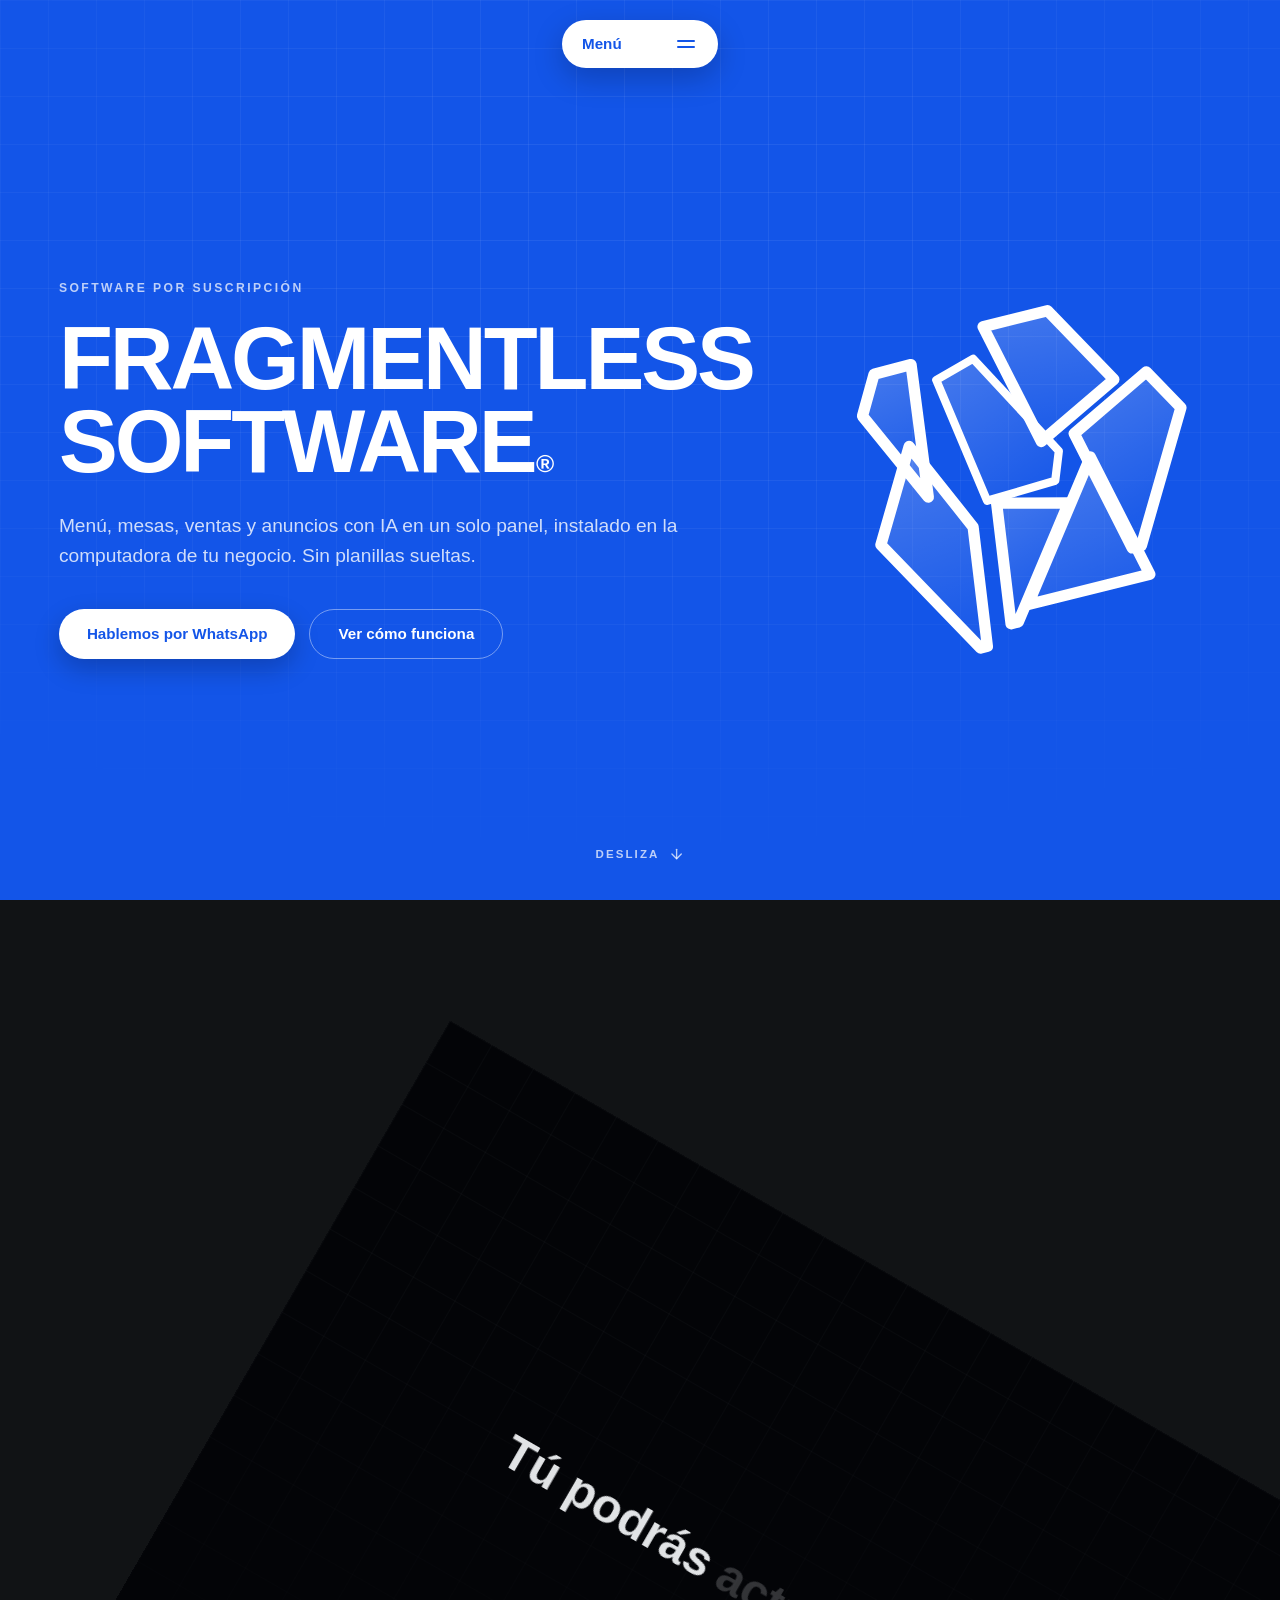
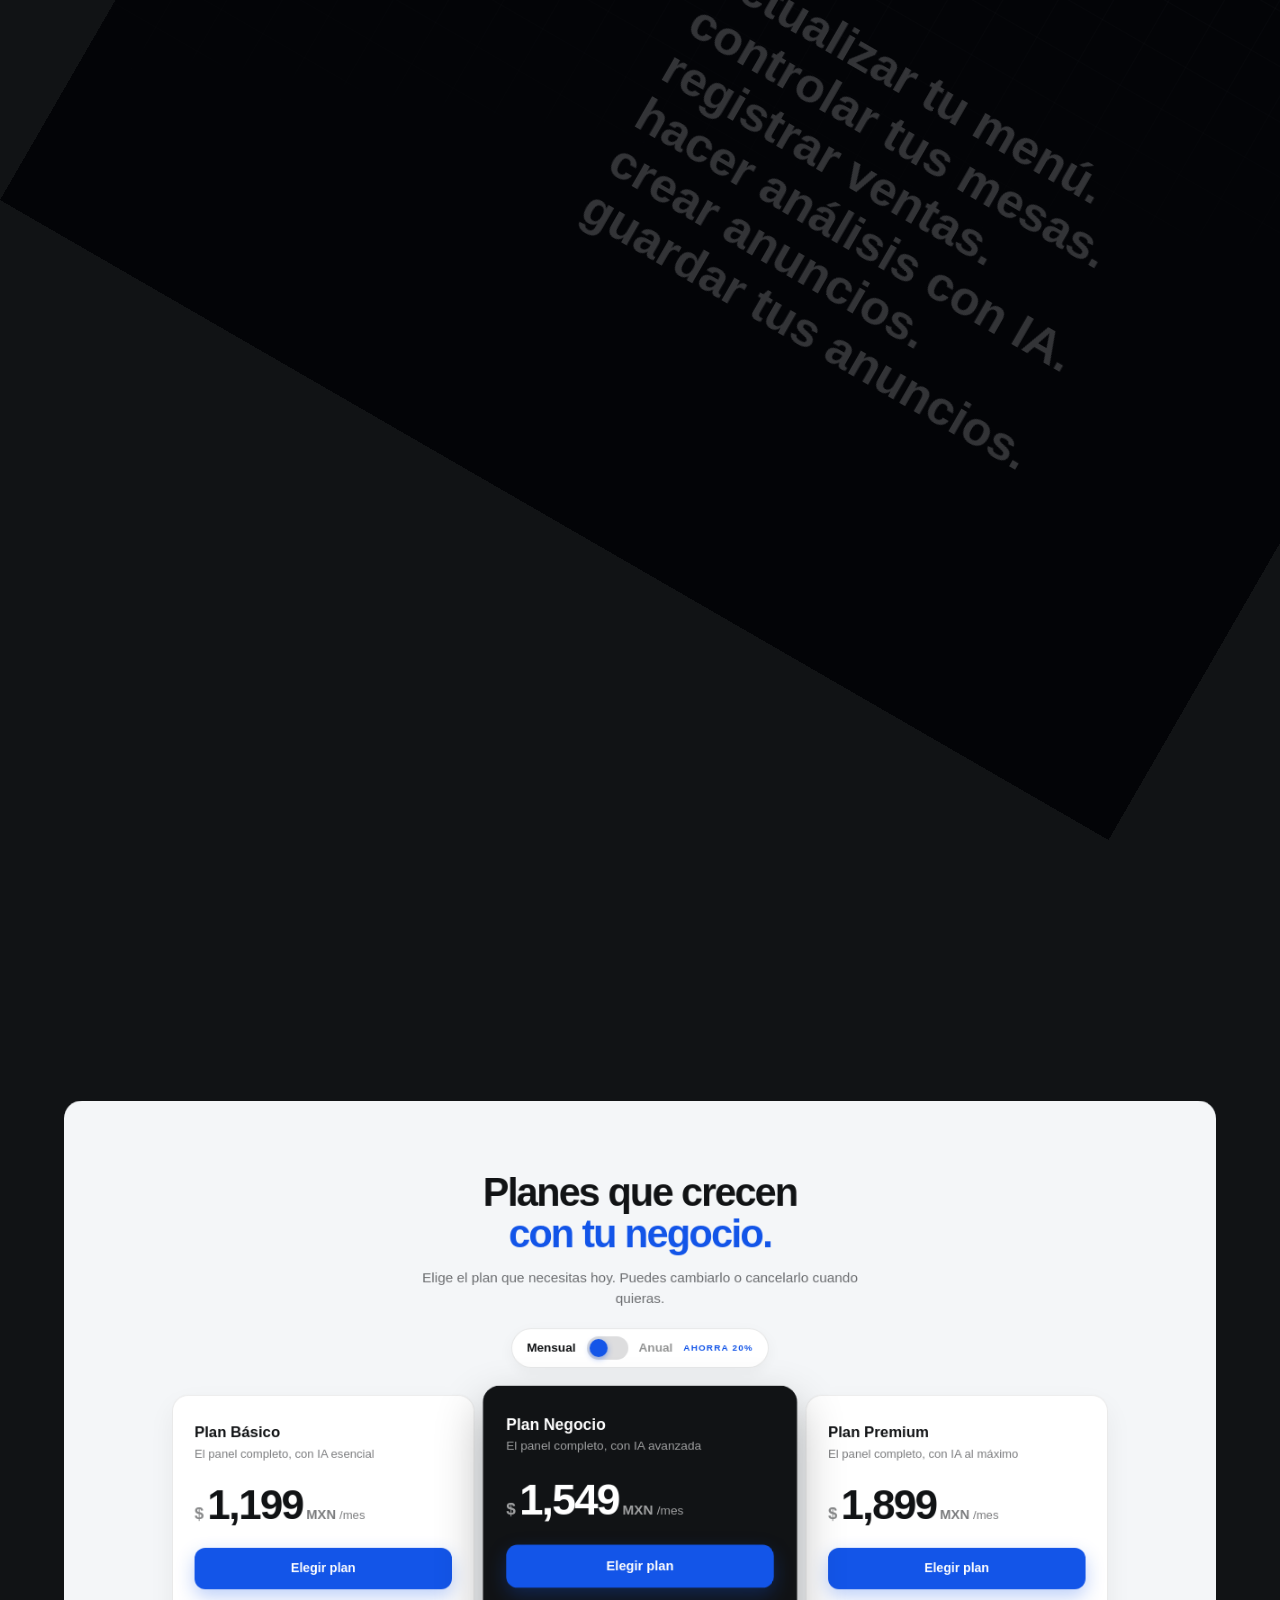
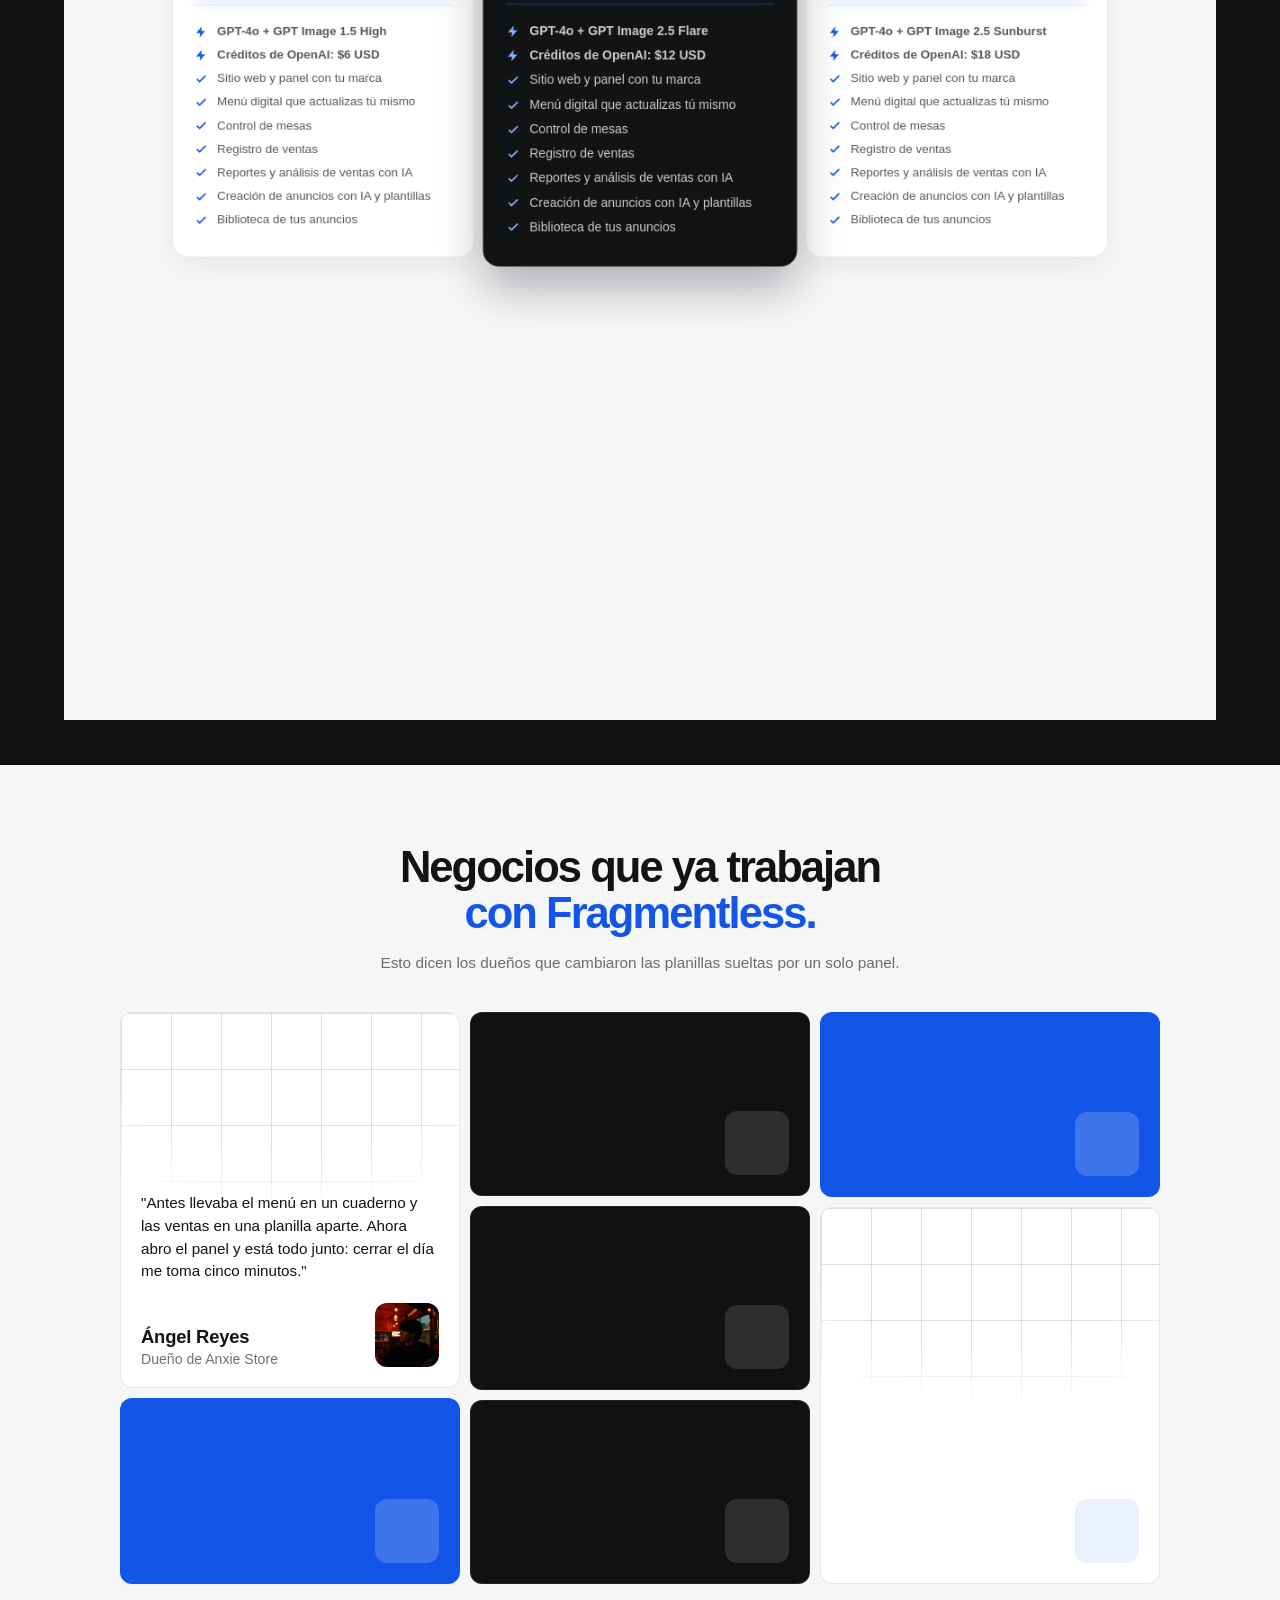
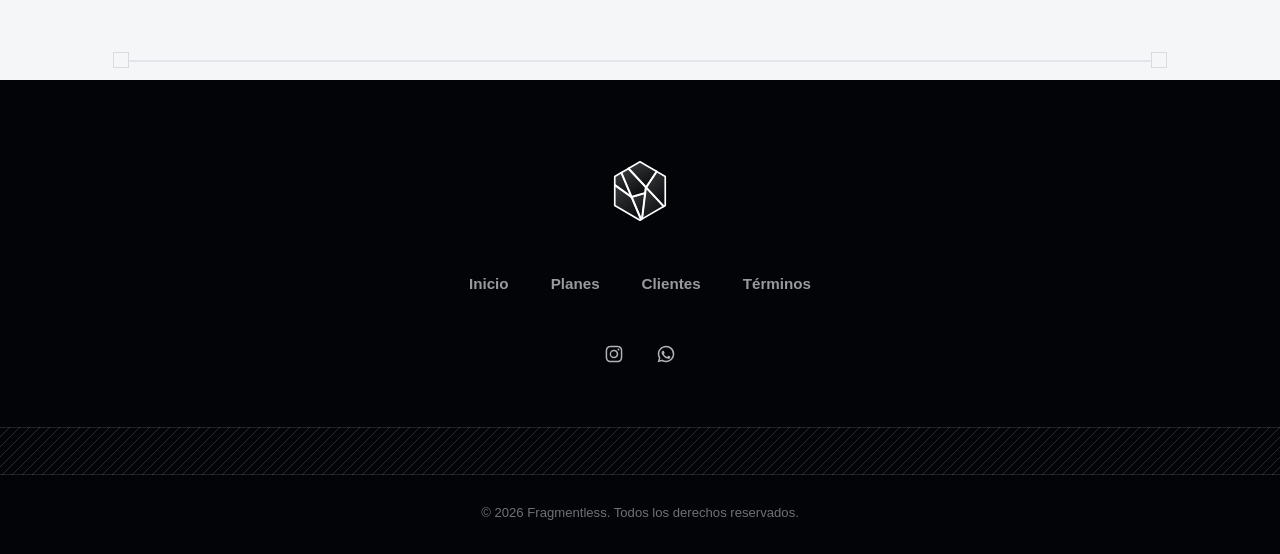
==== commit 8fa5fe69: "Make the page fit every device, not just phone and desktop Audited 19 viewports (320x568 up to 2560x" ====
--- a/index.html
+++ b/index.html
@@ -877,12 +877,14 @@
 		}
 
 		/* ---------------------------------------------------------------
-		 * CARRUSEL DE PLANES (solo móvil).
-		 * En móvil las tarjetas de planes dejan de estar apiladas y pasan a
-		 * un riel horizontal con scroll-snap (ver el @media de 640px). Lo
-		 * único que hace falta de JS es ARRANCARLO en el plan destacado: el
-		 * Negocio es el que tiene que estar a la vista cuando la sección
-		 * entra, y el Básico / Premium se descubren deslizando a los lados.
+		 * CARRUSEL DE PLANES (móvil y tablet).
+		 * Hasta 900px de ancho las tarjetas de planes dejan de estar
+		 * apiladas y pasan a un riel horizontal con scroll-snap: en el
+		 * @media de 640px (teléfono, tarjeta a pantalla completa) y en el de
+		 * 641-900 (tablet, tarjeta acotada a 400px). Lo único que hace falta
+		 * de JS es ARRANCARLO en el plan destacado: el Negocio es el que
+		 * tiene que estar a la vista cuando la sección entra, y el Básico /
+		 * Premium se descubren deslizando a los lados.
 		 * (La sección 4 NO lleva riel: sus comentarios van apilados.)
 		 *
 		 * El centrado se calcula con offsetLeft y NO con getBoundingClientRect:
@@ -894,7 +896,10 @@
 		 * no una animación; la sección está lejos en la página y el usuario
 		 * nunca ve el salto.
 		 * --------------------------------------------------------------- */
-		const mobileLayout = window.matchMedia('(max-width: 640px)');
+		// 900px y no 640: el riel existe en las DOS bandas, la de teléfono y
+		// la de tablet. Si acá dijera 640, en tablet el carrusel arrancaría
+		// en el Plan Básico en vez del Negocio.
+		const railLayout = window.matchMedia('(max-width: 900px)');
 		const featuredPlan = document.querySelector('.plans__card--featured');
 
 		function centerFeaturedPlan() {
@@ -902,7 +907,7 @@
 
 			// En escritorio el riel no existe (es un grid de 3 columnas sin
 			// scroll): scrollLeft 0 y listo, por si se venía de móvil.
-			if (!mobileLayout.matches) {
+			if (!railLayout.matches) {
 				plansGrid.scrollLeft = 0;
 				return;
 			}
@@ -915,7 +920,7 @@
 		// Las fuentes pueden cambiar el ancho de las tarjetas después del
 		// primer cálculo, igual que le pasa al pin de la portada.
 		window.addEventListener('load', centerFeaturedPlan);
-		mobileLayout.addEventListener('change', centerFeaturedPlan);
+		railLayout.addEventListener('change', centerFeaturedPlan);
 
 		// Solo los cambios de ANCHO: un resize de alto en el teléfono es la
 		// barra de URL, y recentrar ahí le movería el carrusel al usuario
--- a/style.css
+++ b/style.css
@@ -1717,6 +1717,91 @@
 	}
 }
 
+/* =========================================================================
+ * BANDA DE TABLET (641px - 900px) - Tablets en vertical (iPad 768x1024,
+ * iPad Air 834x1112) y teléfonos acostados (667x375, 844x390).
+ *
+ * Esta franja no la había diseñado nadie: era el diseño de PC con las
+ * grillas de 3 columnas pasadas a UNA sola, o sea 3 tarjetas de plan de
+ * 650-770px de ancho una debajo de la otra (medido en 768x1024: la sección
+ * 3 pedía 1868px de alto, casi dos pantallas) y las 7 tarjetas de clientes
+ * en fila india.
+ *
+ * Acá abajo se arregla tomando prestada la idea del teléfono (carrusel)
+ * pero con la tarjeta ACOTADA, que es lo que faltaba: en un ancho de
+ * tablet, una tarjeta estirada a todo lo ancho no se lee, se deforma.
+ *
+ * NO toca ni el diseño de móvil (≤640) ni el de PC (≥901): los dos están
+ * congelados. Ver CLAUDE_LEEME.txt.
+ * ========================================================================= */
+@media (min-width: 641px) and (max-width: 900px) {
+	/* Misma razón que en móvil: la columna `auto` del grid no puede
+	   achicarse por debajo del min-content, y el riel mide las 3 tarjetas
+	   juntas a lo ancho. */
+	.scroll-hero__surface-stage {
+		grid-template-columns: minmax(0, 1fr);
+	}
+
+	/*
+	 * EL RIEL. A diferencia del de móvil, este NO se sale a los bordes de
+	 * la pantalla: se queda dentro del panel y son las tarjetas vecinas las
+	 * que asoman recortadas por los costados.
+	 *
+	 * El padding-inline es la cuenta que permite centrar la PRIMERA y la
+	 * ÚLTIMA tarjeta: la mitad del riel menos la mitad de una tarjeta. Sin
+	 * él, el scroll-snap no podría dejar los extremos en el medio.
+	 */
+	.plans__grid {
+		display: flex;
+		align-items: stretch;
+		gap: 16px;
+		padding-inline: calc(50% - 200px);
+		overflow-x: auto;
+		scroll-snap-type: x mandatory;
+		overscroll-behavior-x: contain;
+		scrollbar-width: none;
+	}
+
+	.plans__grid::-webkit-scrollbar {
+		display: none;
+	}
+
+	/* 400px fijos y no un %: es el ancho en el que la tarjeta se lee igual
+	   que en PC. Con % se estiraría a 700px en una tablet. */
+	.plans__card {
+		flex: 0 0 400px;
+		scroll-snap-align: center;
+	}
+
+	/*
+	 * CLIENTES: las 3 tarjetas que se ven en móvil, pero en FILA. Con las 7
+	 * de PC apiladas la sección medía 1415px; así entra en una pantalla y se
+	 * parece a la de PC, que es de lo que se trata la coherencia.
+	 */
+	.clients__col {
+		display: contents;
+	}
+
+	.clients__grid {
+		grid-template-columns: repeat(3, minmax(0, 1fr));
+	}
+
+	.clients__col:nth-child(2) .clients__card:nth-child(n + 2),
+	.clients__col:nth-child(3) .clients__card {
+		display: none;
+	}
+
+	/* Con 3 tarjetas en una tablet cada una queda en ~230px, y ahí el
+	   cuadrado de 64px del avatar le come el renglón al nombre ("Ángel
+	   Reyes" se partía en dos). El de 52px del teléfono sí deja el nombre
+	   en una línea. */
+	.clients__avatar {
+		width: 52px;
+		height: 52px;
+		font-size: 0.92rem;
+	}
+}
+
 @media (max-width: 640px) {
 	/* =====================================================================
 	 * MENÚ EN MÓVIL - píldora a la derecha que se abre como barra lateral.
@@ -2319,6 +2404,163 @@
 }
 
 /* =========================================================================
+ * PANTALLAS ACOSTADAS / VENTANAS BAJAS (ancho ≥ 641px y alto ≤ 620px).
+ * Un teléfono acostado (667x375, 844x390) o una ventana de escritorio
+ * aplastada. El problema no es el ancho, es el ALTO: con los paddings de
+ * siempre la portada pedía 637px en una ventana de 375 (medido), o sea que
+ * los dos botones caían fuera de pantalla, y la lista de palabras se metía
+ * debajo de la píldora del menú.
+ *
+ * No entra en los teléfonos de pie: esos tienen su propio bloque más abajo
+ * (≤640 de ancho). Acá SOLO se recorta espacio vertical, nada de layout.
+ * ========================================================================= */
+@media (min-width: 641px) and (max-height: 620px) {
+	/* padding-block y no padding: los costados (el clamp con vw) se
+	   respetan, que de ancho no falta nada. */
+	.intro {
+		padding-block: 44px 36px;
+	}
+
+	.intro__kicker {
+		margin-bottom: 10px;
+	}
+
+	/* El título se ata al ANCHO y al ALTO a la vez, y manda el que menos
+	   deje: con solo vw, en un teléfono acostado (667x375) salía de 46px y
+	   dos líneas de titular se comían 86px de los 375 que hay. El min()
+	   hace que en una ventana baja el alto sea el que decide. */
+	.intro__title {
+		font-size: clamp(2rem, min(6.9vw, 9svh), 8.2rem);
+	}
+
+	.intro__subtitle {
+		margin-top: 16px;
+	}
+
+	.intro__actions {
+		margin-top: 20px;
+	}
+
+	/* El isotipo es lo más alto de la fila y acá el alto es lo que falta. */
+	.intro__logo img {
+		width: min(100%, 300px);
+		max-height: 62svh;
+		object-fit: contain;
+	}
+
+	/* El "DESLIZA ↓" vive pegado abajo (absolute) y en una ventana baja se
+	   le monta encima a los botones. */
+	.intro__scroll {
+		display: none;
+	}
+
+	/*
+	 * Las palabras: con la banda en 38vh de 375px quedaba en el pixel 142,
+	 * y las 5 frases ya pasadas subían hasta meterse detrás del menú. Se
+	 * baja la banda y se achica la letra en proporción AL ALTO (svh, no vw:
+	 * de ancho sobra, lo que falta es alto).
+	 */
+	.scroll-hero {
+		--start: 54vh;
+	}
+
+	.scroll-hero__word-layout {
+		font-size: clamp(1rem, 4.6svh, 2.6rem);
+	}
+}
+
+/* =========================================================================
+ * TELÉFONOS BAJITOS (≤640px de ancho y ≤740px de alto).
+ * iPhone SE (320x568 y 375x667), Androids viejos (360x640). El diseño de
+ * móvil está pensado para los de 800px de alto para arriba; acá abajo hay
+ * entre 130 y 240px de más que recortar (medido antes: la portada pedía
+ * 792px en una pantalla de 568).
+ *
+ * Es recorte de espacio y de tamaños, NO otro diseño: la estructura (el
+ * carrusel de planes, los 3 testimonios, la cajita del pie) es la misma.
+ * ========================================================================= */
+@media (max-width: 640px) and (max-height: 740px) {
+	/* Sección 1 */
+	.intro {
+		padding: 86px 20px 62px;
+	}
+
+	.intro__content {
+		gap: 20px;
+	}
+
+	/* El isotipo pasa de 58% a 40%: es la pieza que más alto ocupa y la que
+	   menos información lleva (el nombre ya está escrito debajo). */
+	.intro__logo img {
+		width: min(40%, 168px);
+	}
+
+	.intro__kicker {
+		margin-bottom: 12px;
+	}
+
+	.intro__title {
+		font-size: clamp(2rem, 10vw, 3.2rem);
+	}
+
+	.intro__subtitle {
+		margin-top: 16px;
+		font-size: 0.95rem;
+	}
+
+	.intro__actions {
+		margin-top: 20px;
+		gap: 10px;
+	}
+
+	/* Sección 3: la lista de funciones es lo que más pesa de la tarjeta
+	   (9 renglones), y en 320px de ancho varios se parten en dos líneas.
+	   Bajarla un punto es lo que más alto devuelve. */
+	.plans__features {
+		gap: 5px;
+		font-size: 0.8rem;
+	}
+
+	.plans__card {
+		padding: 16px 16px;
+	}
+
+	.plans__amount {
+		font-size: 2.1rem;
+	}
+
+	.plans__cta {
+		min-height: 42px;
+	}
+
+	/* Sección 4. El padding de abajo (86px) estaba calculado para que el
+	   remate decorativo respirara, pero de ese remate lo único que se ve es
+	   la línea, que vive a 18px del borde: los otros 64px son la caja vacía
+	   que la sostiene. Recortarlo no tapa nada. */
+	.clients {
+		padding-bottom: 64px;
+	}
+
+	.clients__grid {
+		gap: 8px;
+	}
+
+	.clients__card--ink.clients__card--empty {
+		min-height: clamp(96px, 16svh, 150px);
+	}
+
+	.clients__quote {
+		font-size: 0.88rem;
+	}
+
+	.clients__avatar {
+		width: 44px;
+		height: 44px;
+	}
+}
+
+
+/* =========================================================================
  * PÁGINA DE TÉRMINOS (terminos.html).
  *
  * Es una página APARTE, no una sección de index.html: no toca el track, ni
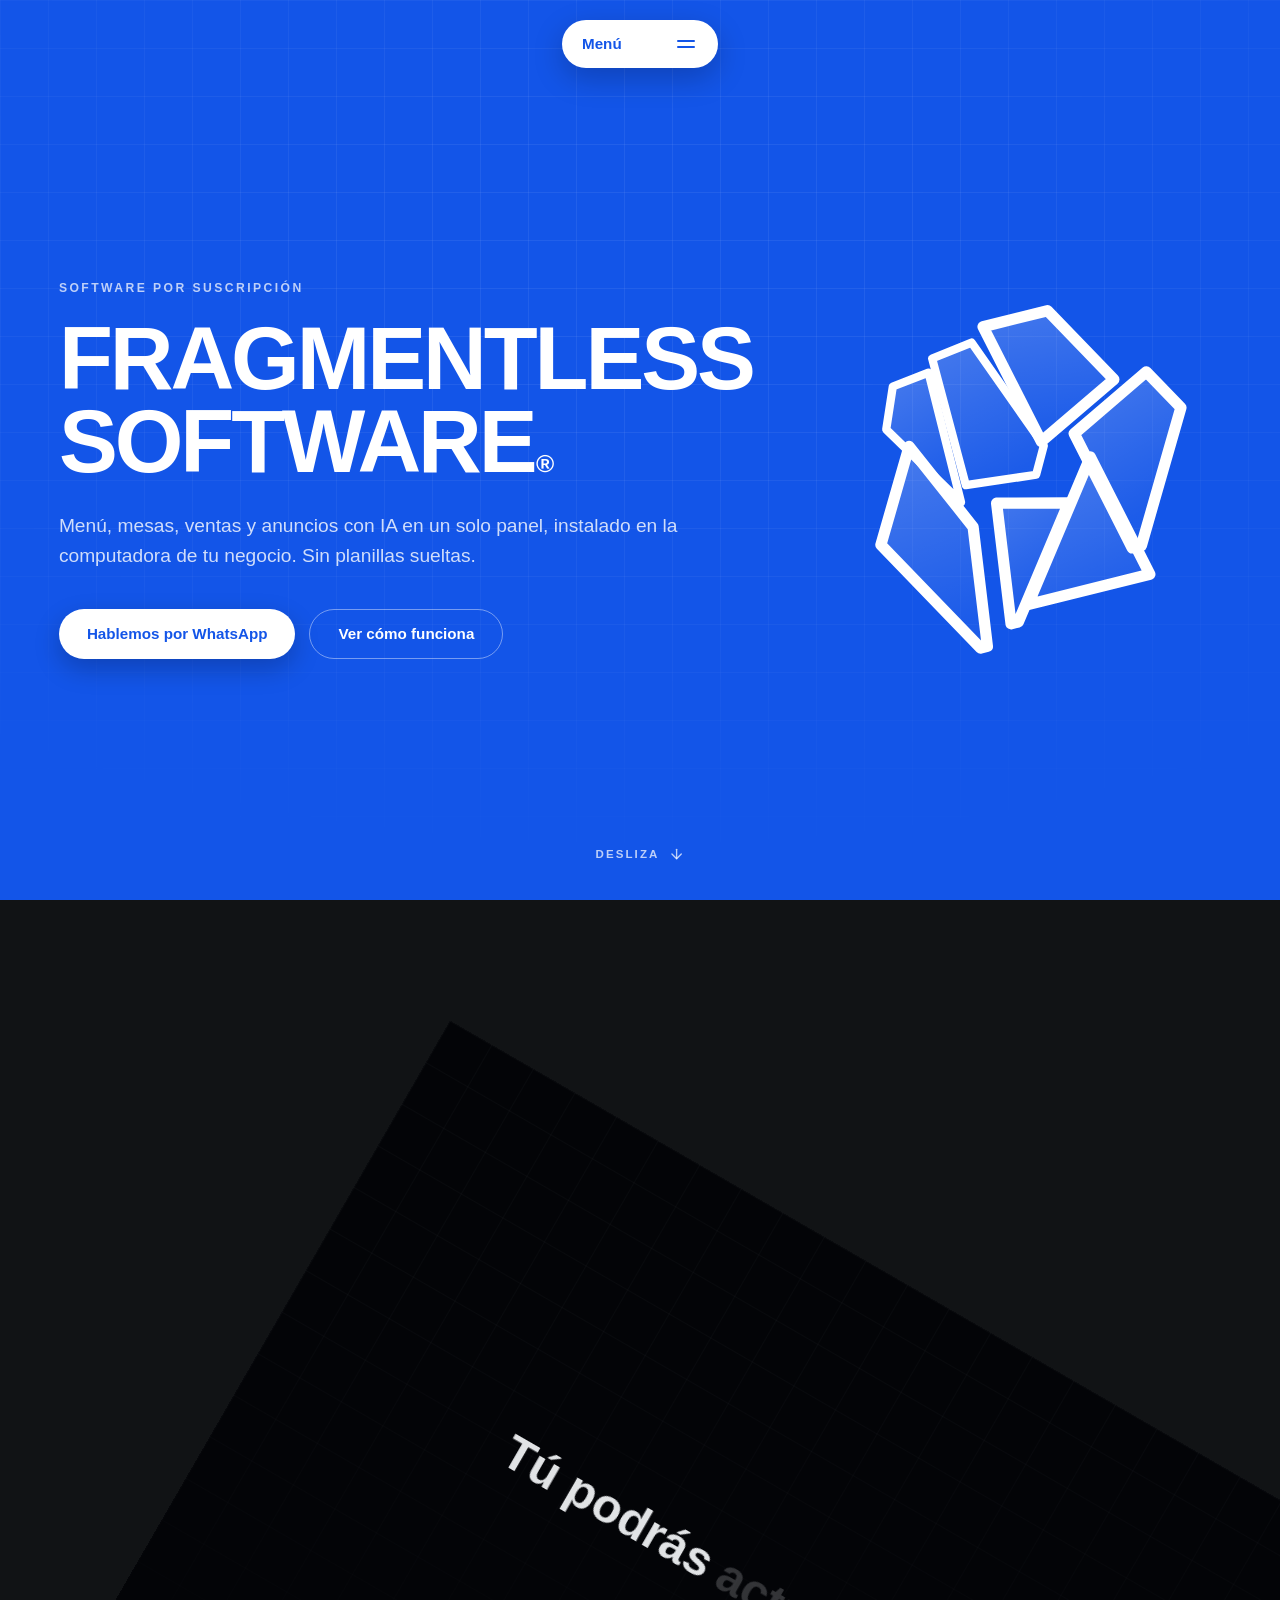
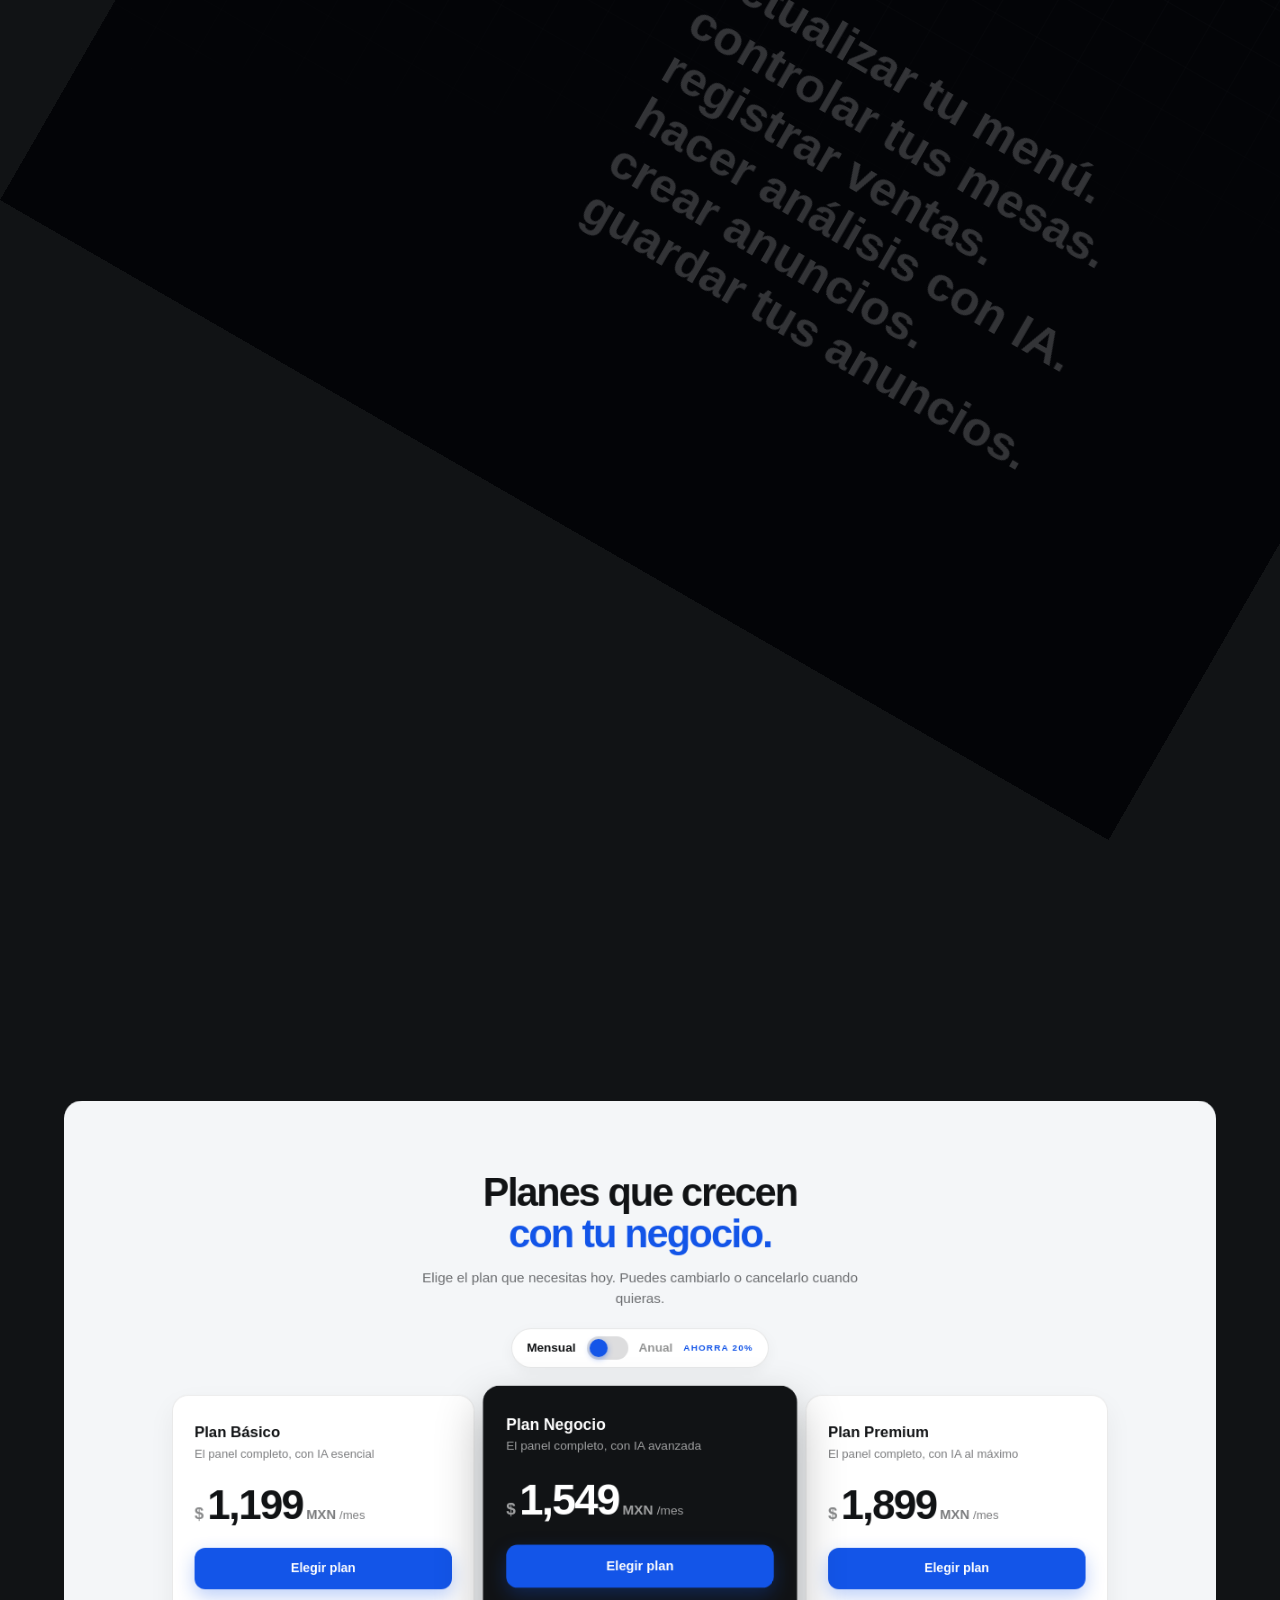
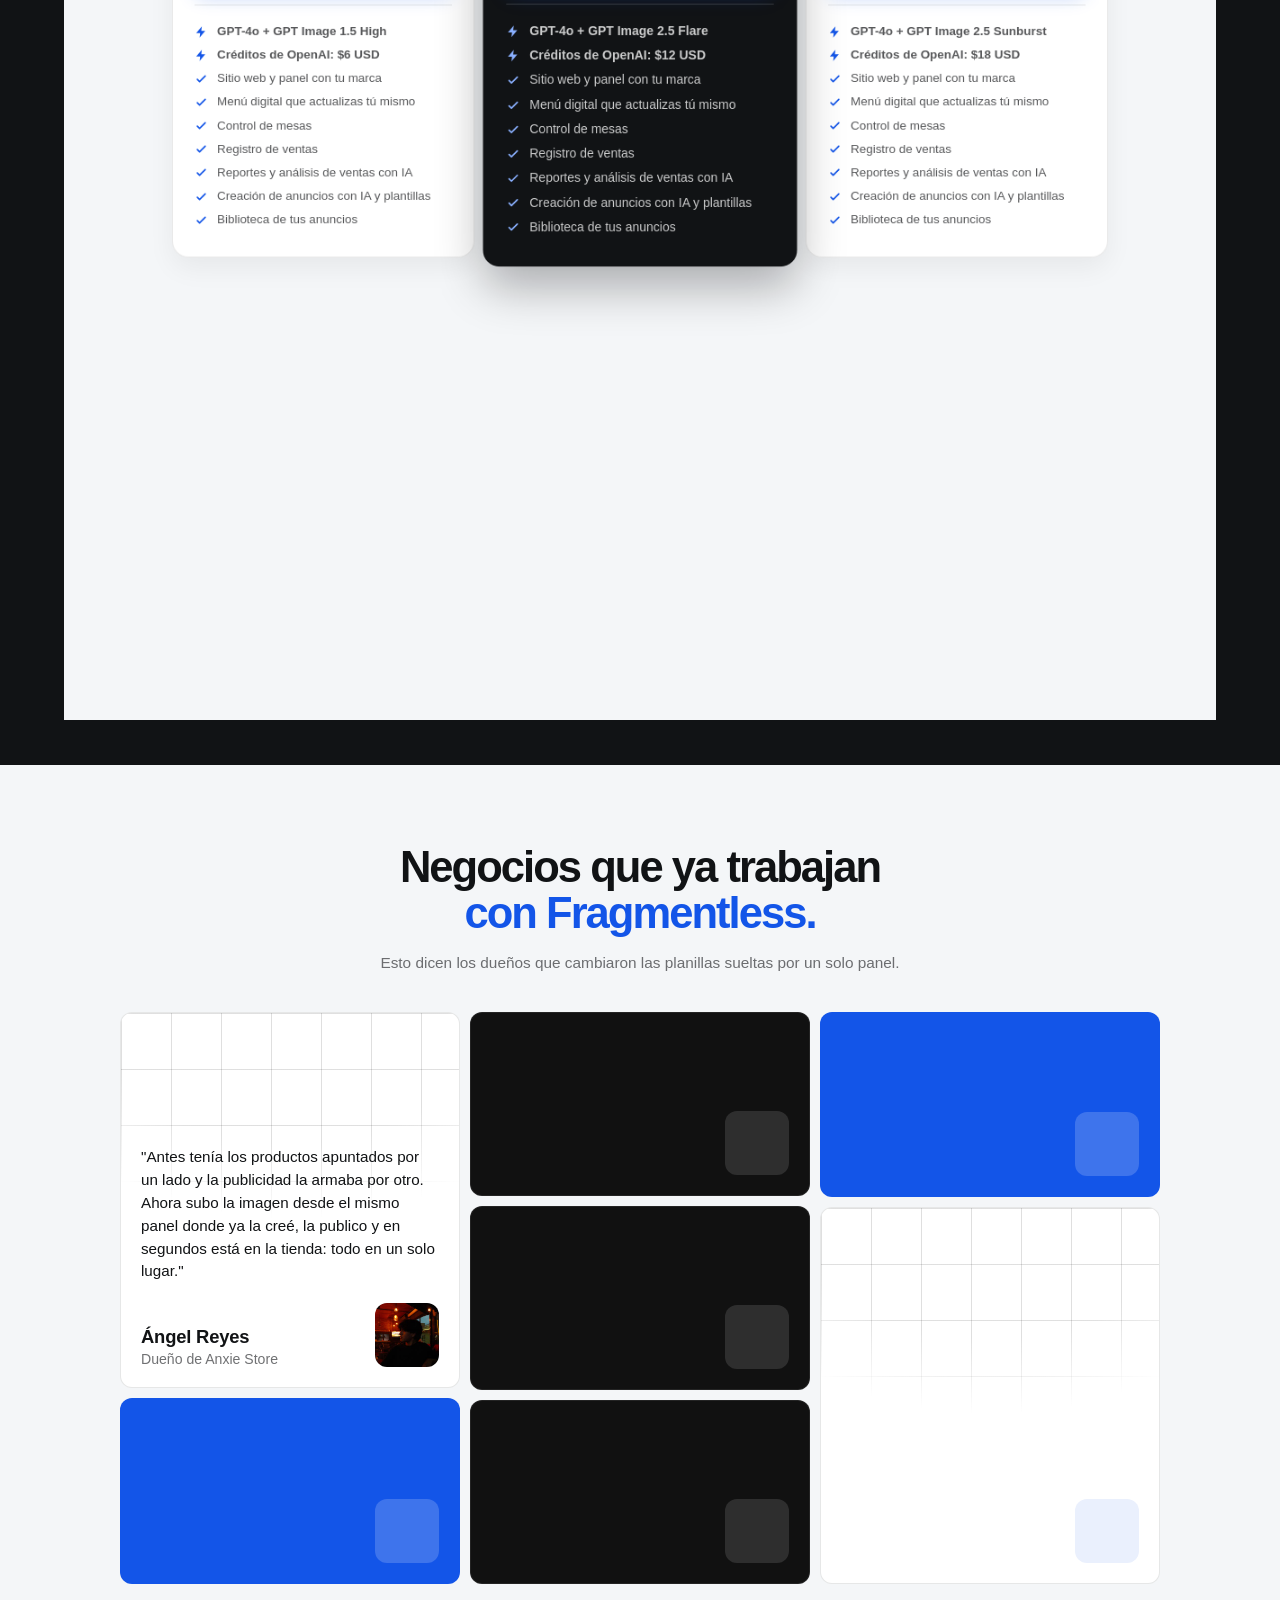
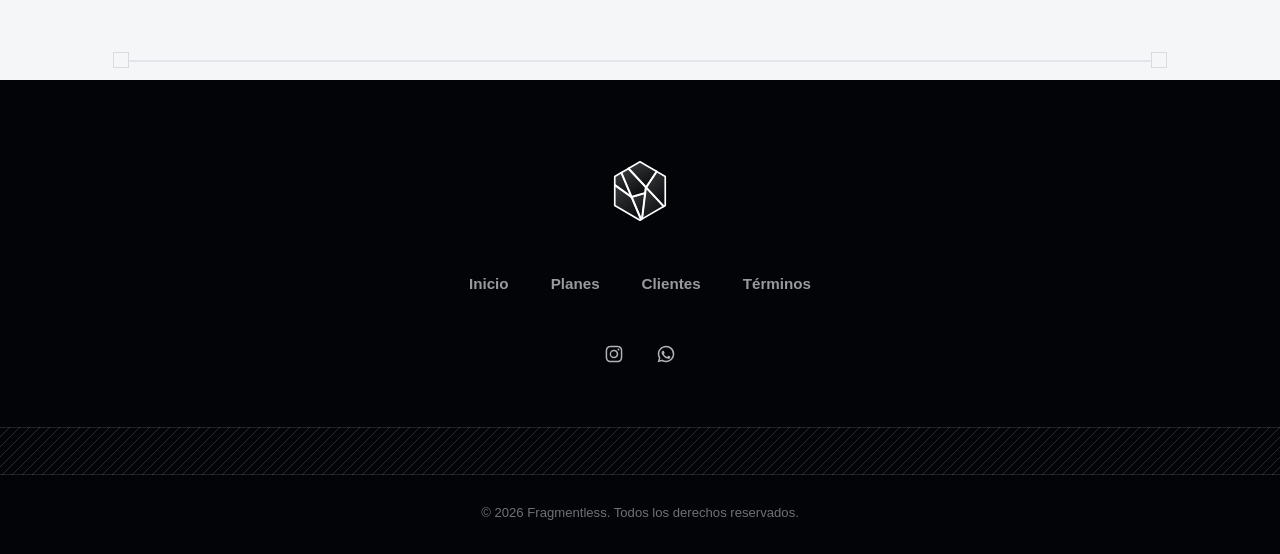
==== commit 07ce2925: "Put the client's own words in the testimonial Section 4 had one real card (Angel Reyes, Anxie Store)" ====
--- a/index.html
+++ b/index.html
@@ -332,7 +332,8 @@
 			matemática de las secciones 2 y 3. Ver CLAUDE_LEEME.txt.
 
 			El --n de cada pieza es su lugar en la ola de entrada.
-			OJO: los testimonios son de RELLENO, igual que los precios.
+			OJO: la cita de Ángel Reyes (Anxie Store) es REAL, la dio el cliente
+			el 13-sep-2026. Las demás tarjetas siguen vacías a propósito.
 		-->
 		<section id="clientes" class="clients" aria-labelledby="clientes-titulo">
 			<div class="clients__inner">
@@ -346,7 +347,7 @@
 					<div class="clients__col">
 						<figure class="clients__card clients__card--paper clients__card--tall" data-reveal style="--n: 0;">
 							<div class="clients__card-grid" aria-hidden="true"></div>
-							<blockquote class="clients__quote">"Antes llevaba el menú en un cuaderno y las ventas en una planilla aparte. Ahora abro el panel y está todo junto: cerrar el día me toma cinco minutos."</blockquote>
+							<blockquote class="clients__quote">"Antes tenía los productos apuntados por un lado y la publicidad la armaba por otro. Ahora subo la imagen desde el mismo panel donde ya la creé, la publico y en segundos está en la tienda: todo en un solo lugar."</blockquote>
 							<figcaption class="clients__author">
 								<div>
 									<p class="clients__name">Ángel Reyes</p>
--- a/style.css
+++ b/style.css
@@ -2263,12 +2263,30 @@
 		display: none;
 	}
 
+	/*
+	 * La cita del cliente (la de verdad, la de Anxie Store) es más larga que
+	 * el relleno que había y estiró la sección 40px: en 390x844 se pasaba de
+	 * la pantalla. Se recupera ese alto en los dos únicos lugares que sobran,
+	 * y hacen falta LOS DOS (cada uno solo deja 2-3px afuera):
+	 *
+	 *   · el piso de las negras vacías, que no lleva contenido;
+	 *   · la cita, 0.95rem -> 0.85rem.
+	 *
+	 * El bloque de teléfonos bajitos (≤640 y ≤740 de alto) pisa estas dos
+	 * reglas más abajo con sus propios valores: ahí el alto se pelea de otra
+	 * manera y meterle este clamp lo empeoraba 3px. No lo unifiques.
+	 */
+
 	/* El piso de 184px de las negras vacías es de PC, donde tres de ellas
 	   marcan el alto de la fila. Acá abajo son un piso a secas, y en una
 	   pantalla baja es lo primero que empuja la sección fuera de la
 	   ventana. Con el clamp se achican solas cuando no hay alto. */
 	.clients__card--ink.clients__card--empty {
-		min-height: clamp(120px, 20svh, 184px);
+		min-height: clamp(104px, 16svh, 150px);
+	}
+
+	.clients__quote {
+		font-size: 0.85rem;
 	}
 
 	.clients__avatar {
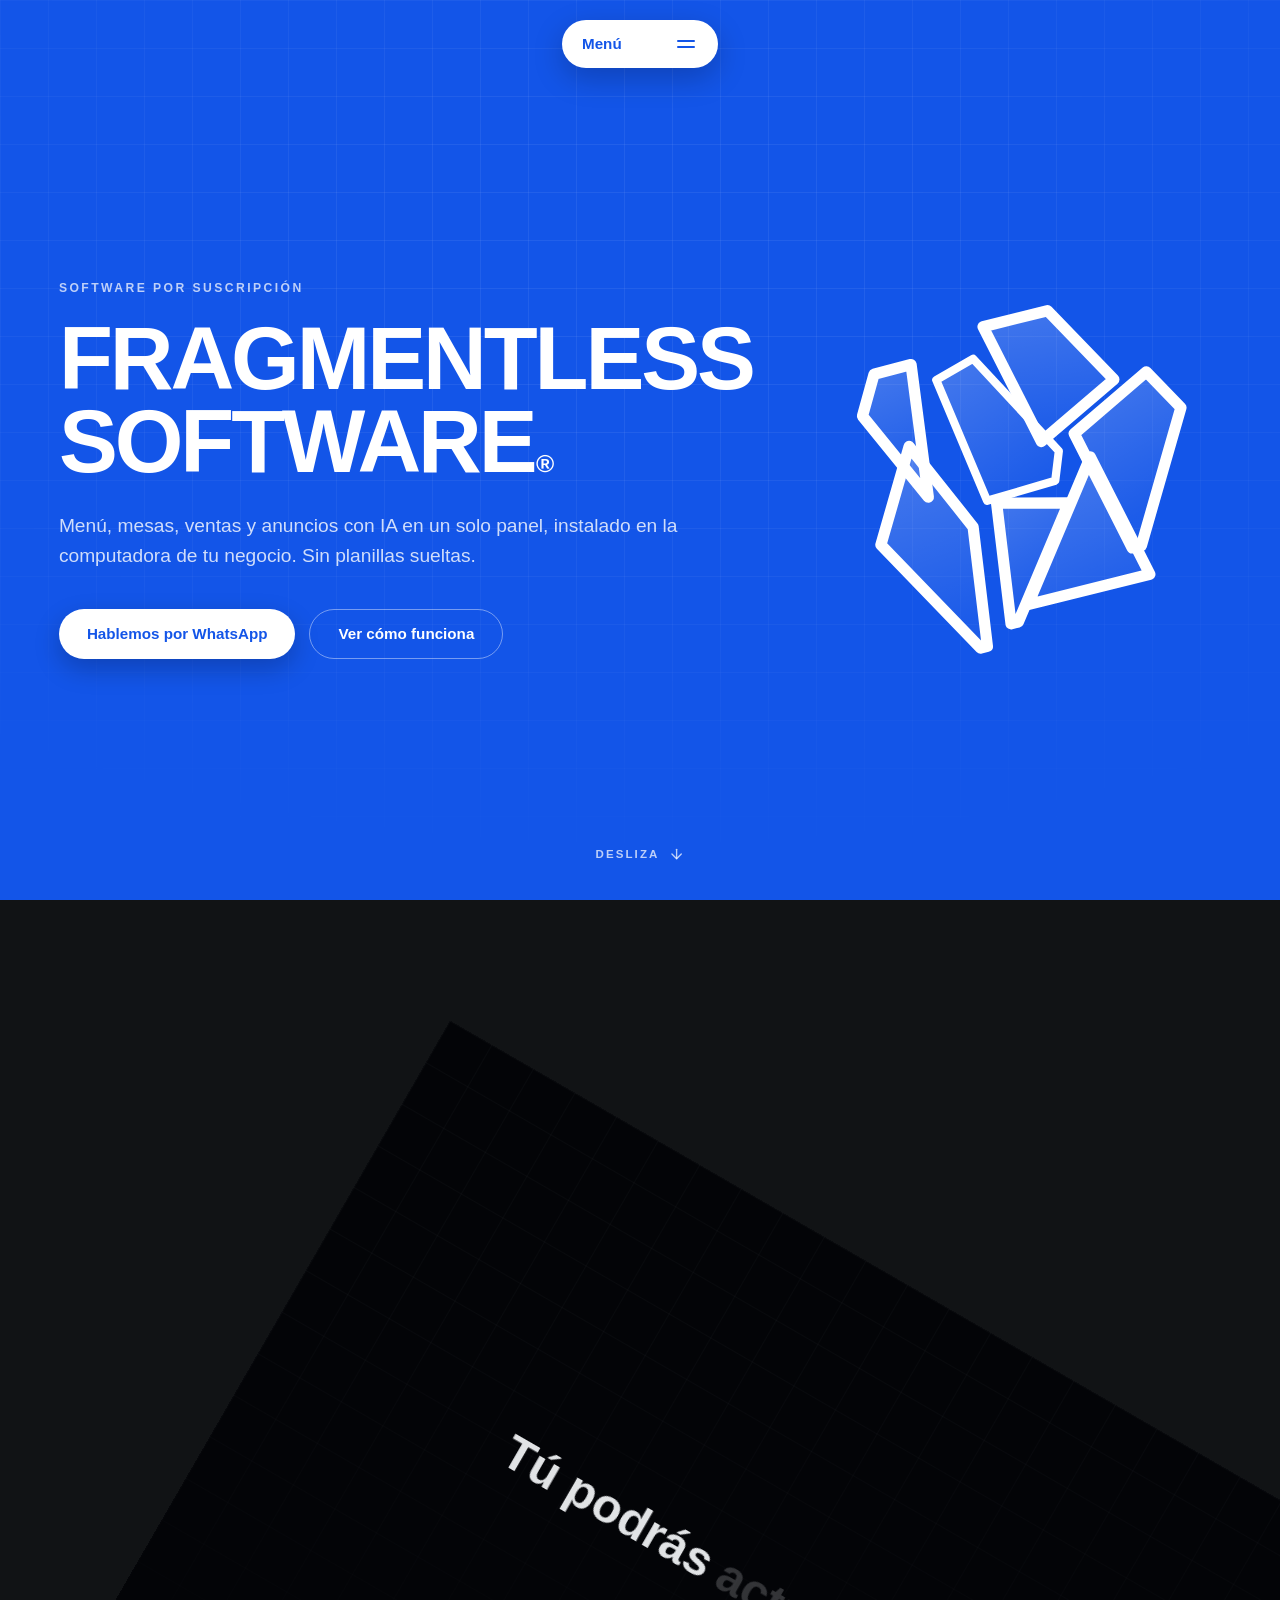
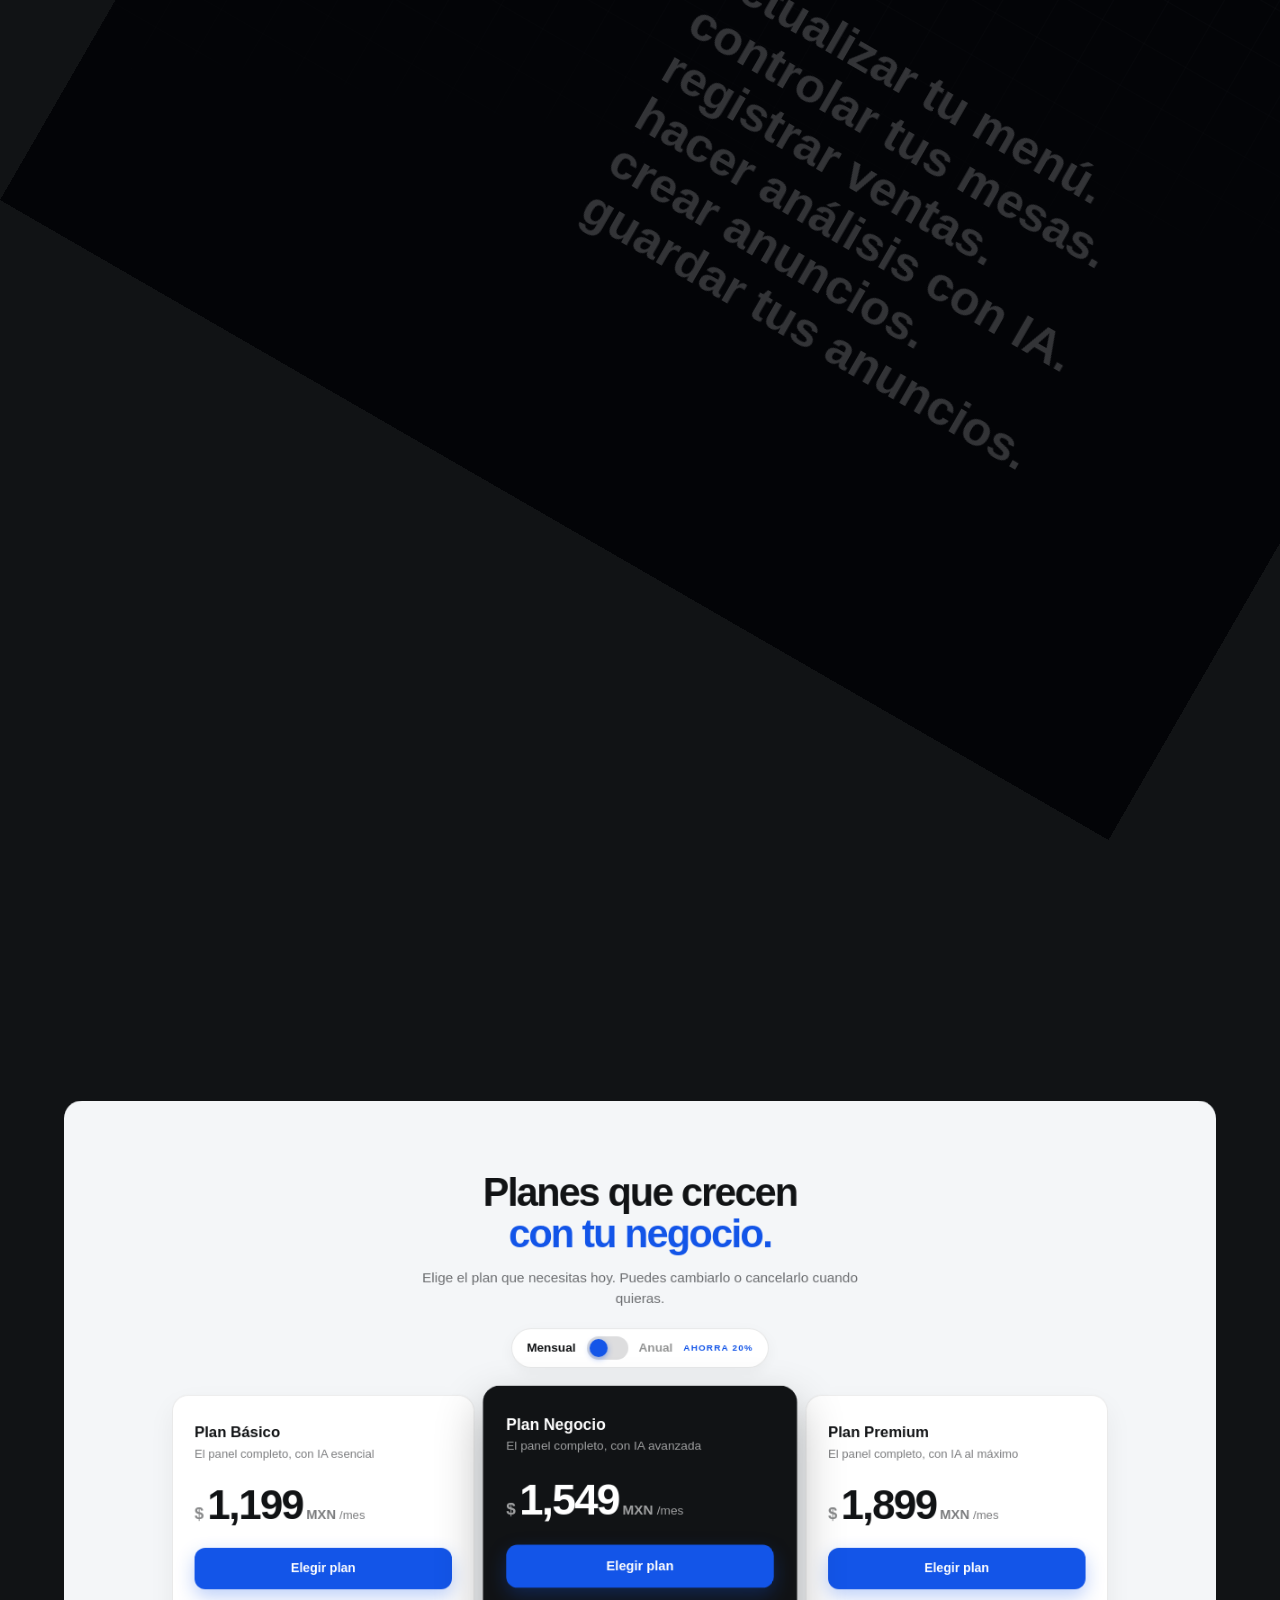
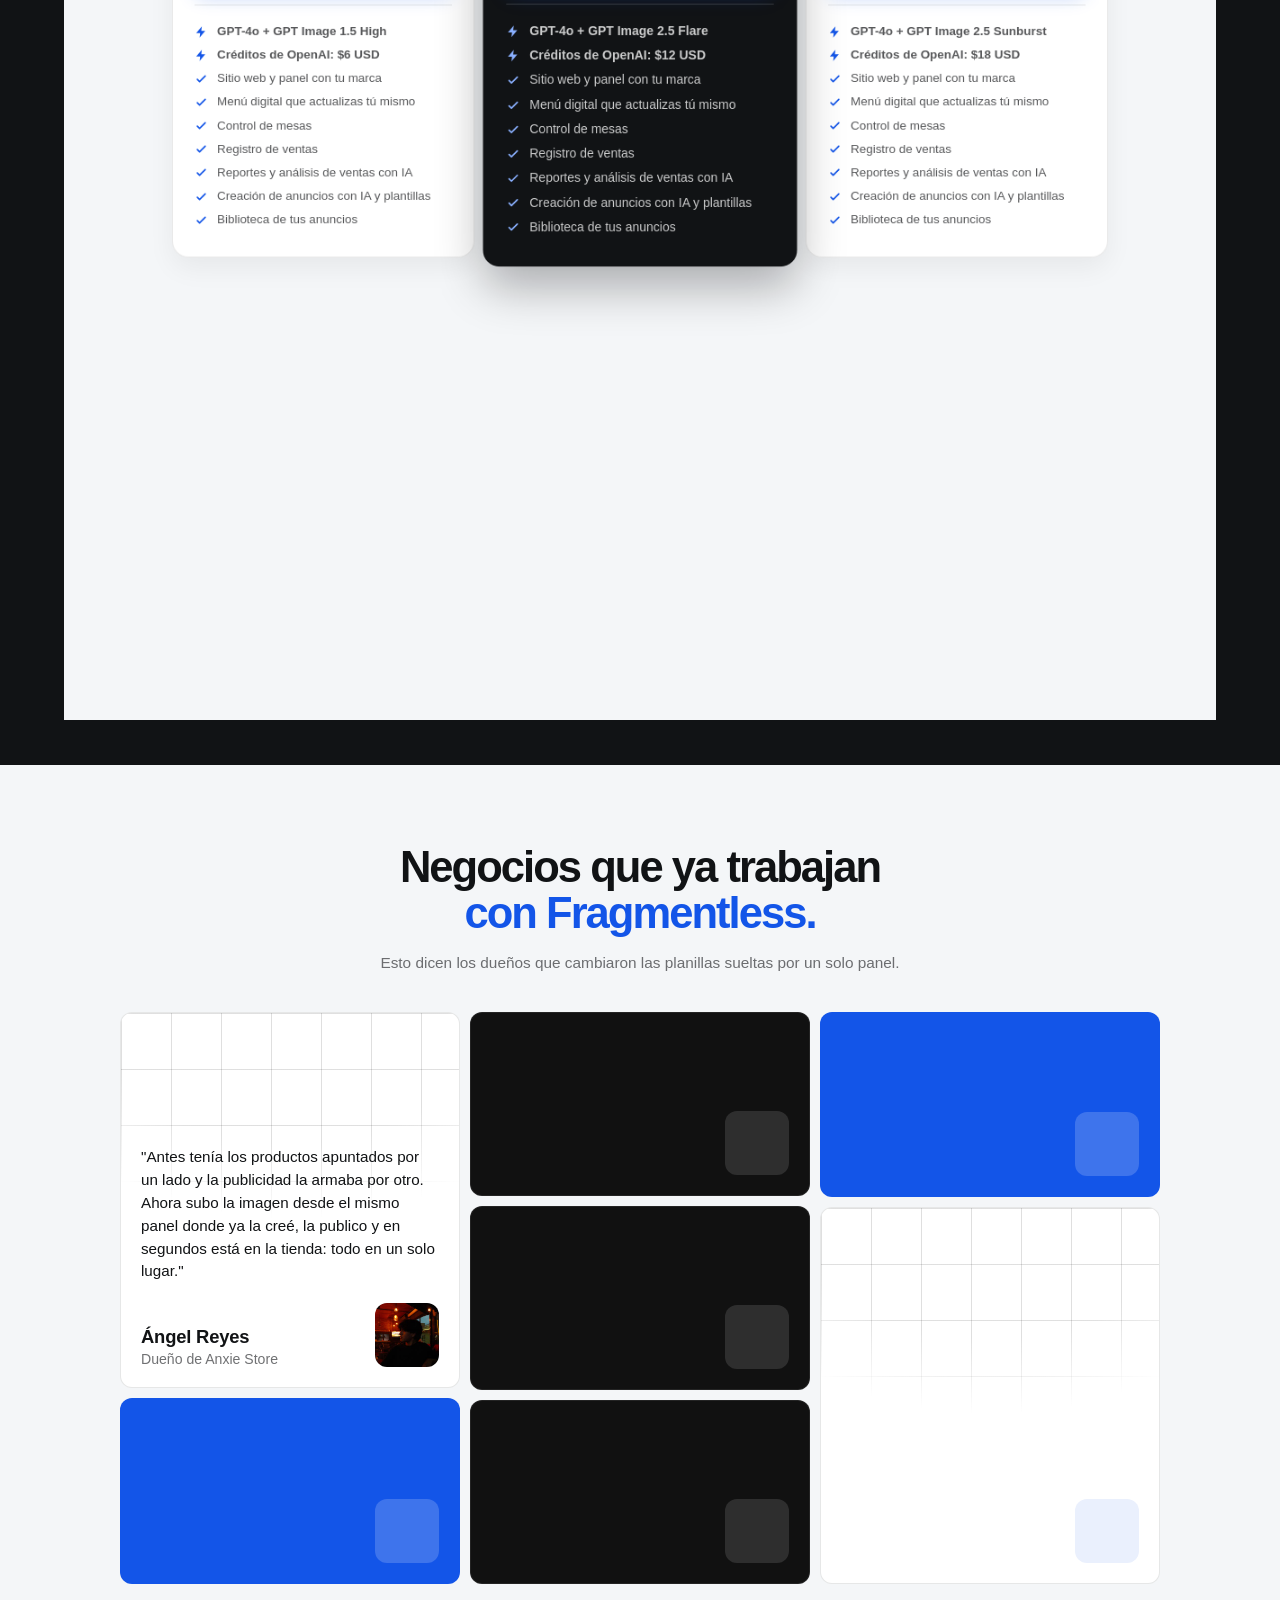
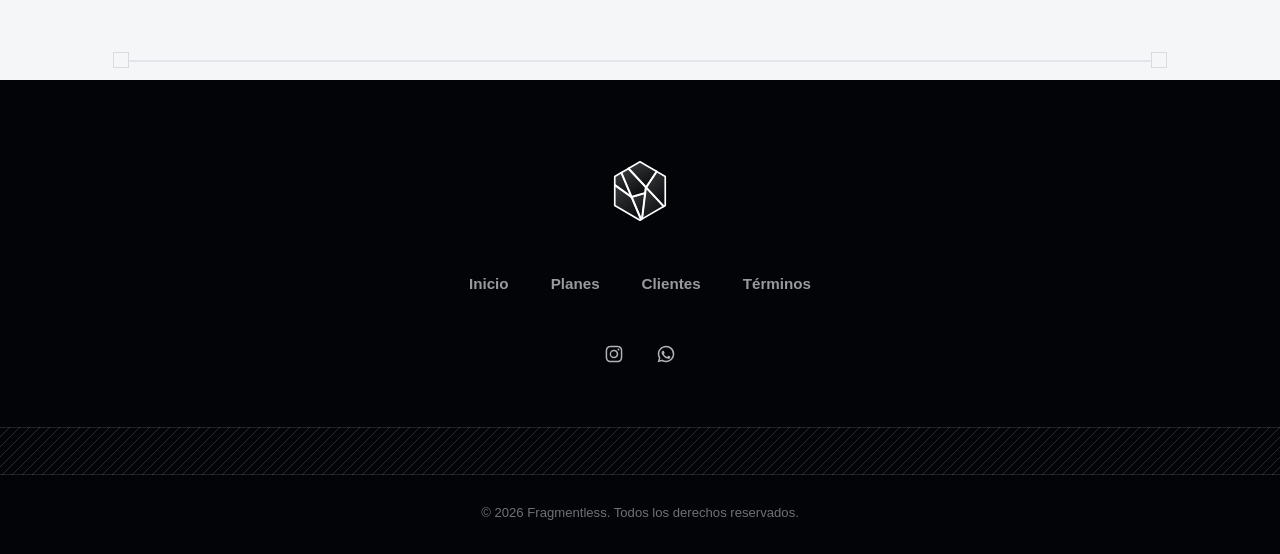
==== commit f181be3f: "Paint the browser bar blue and make the icon visible Two things that only show up once the site is l" ====
--- a/index.html
+++ b/index.html
@@ -4,7 +4,13 @@
 	<meta charset="UTF-8">
 	<meta name="viewport" content="width=device-width, initial-scale=1.0">
 	<title>Fragmentless</title>
-	<link rel="icon" href="assets/fragmentless-blue-reposo.svg" type="image/svg+xml">
+	<!-- La barra del navegador en el celular se pinta del azul de la marca:
+	     las dos páginas arrancan con la portada azul (#1355e8), así que la
+	     barra se funde con ella en vez de cortar la pantalla en dos. -->
+	<meta name="theme-color" content="#1355e8">
+	<!-- El favicon cambia de color solo: azul en barras claras, blanco en
+	     oscuras. Ver el comentario dentro del archivo. -->
+	<link rel="icon" href="assets/favicon.svg" type="image/svg+xml">
 	<link rel="stylesheet" href="style.css">
 </head>
 <body>
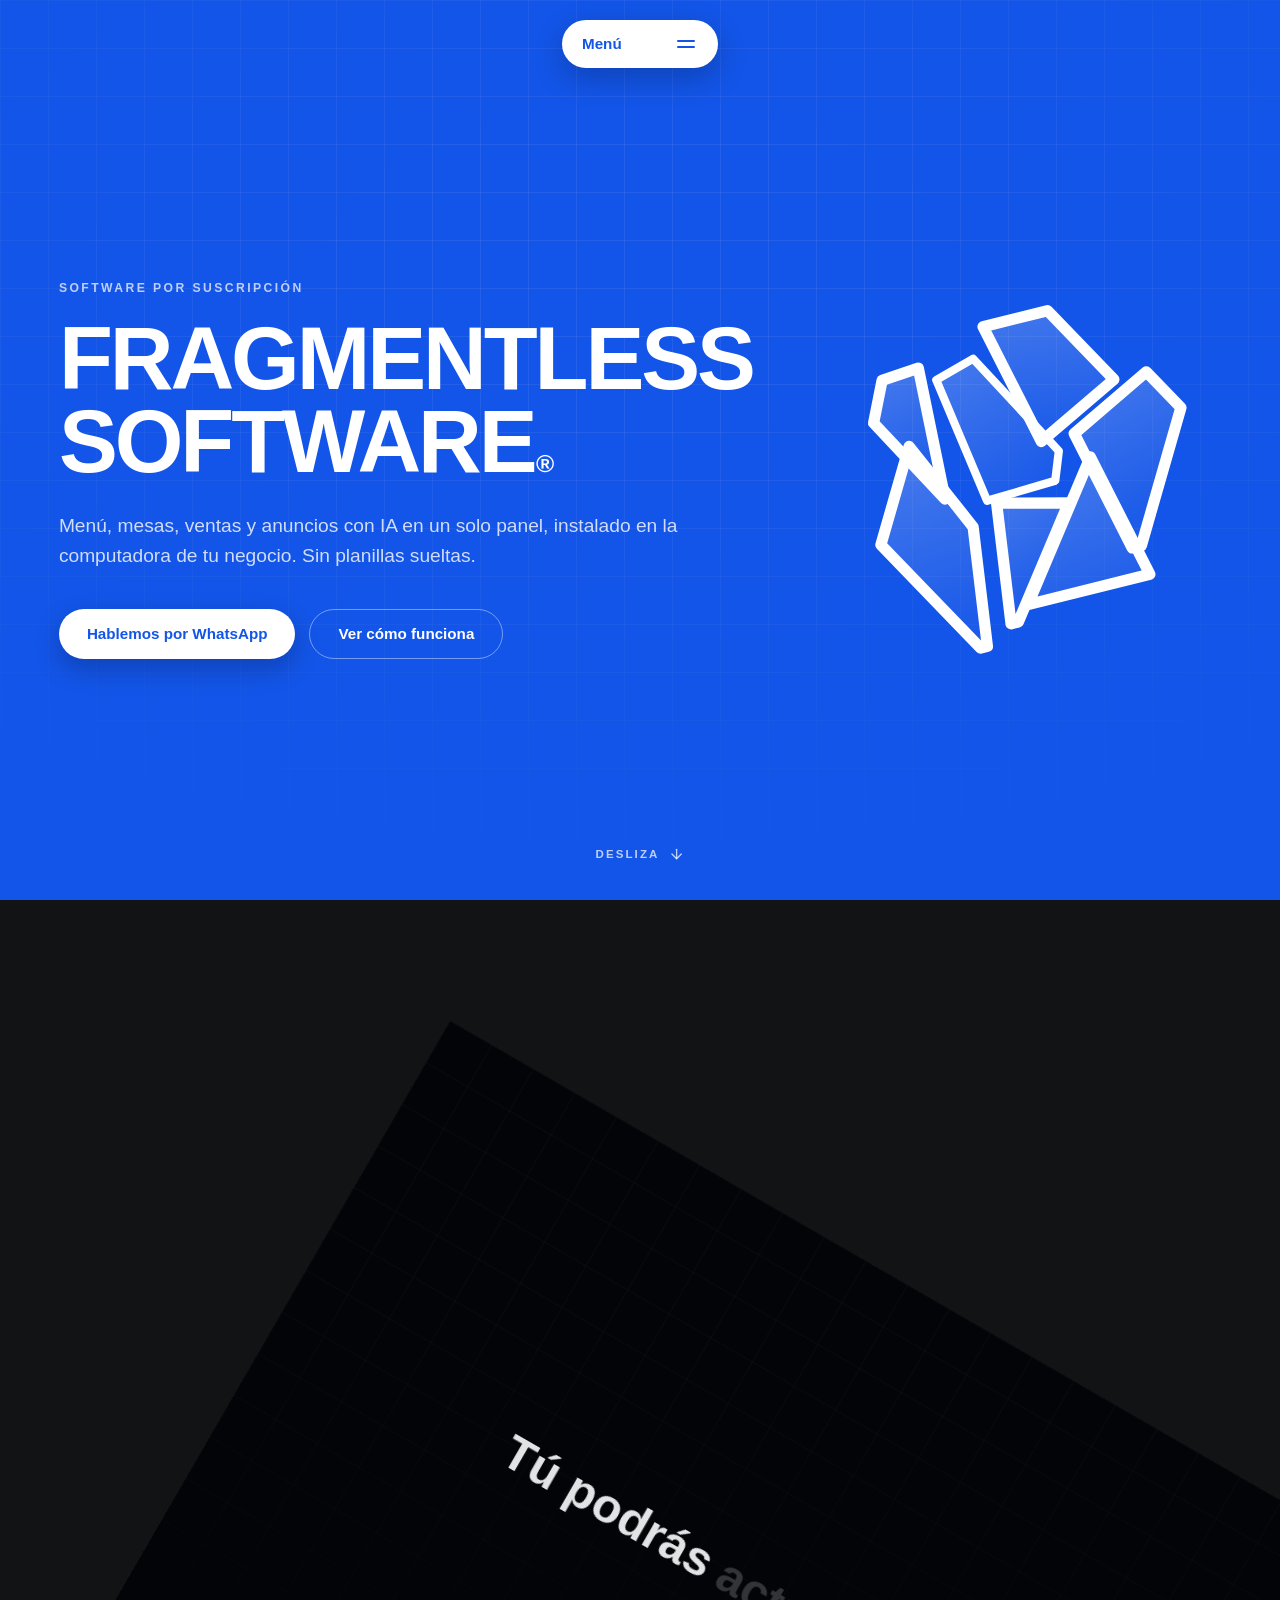
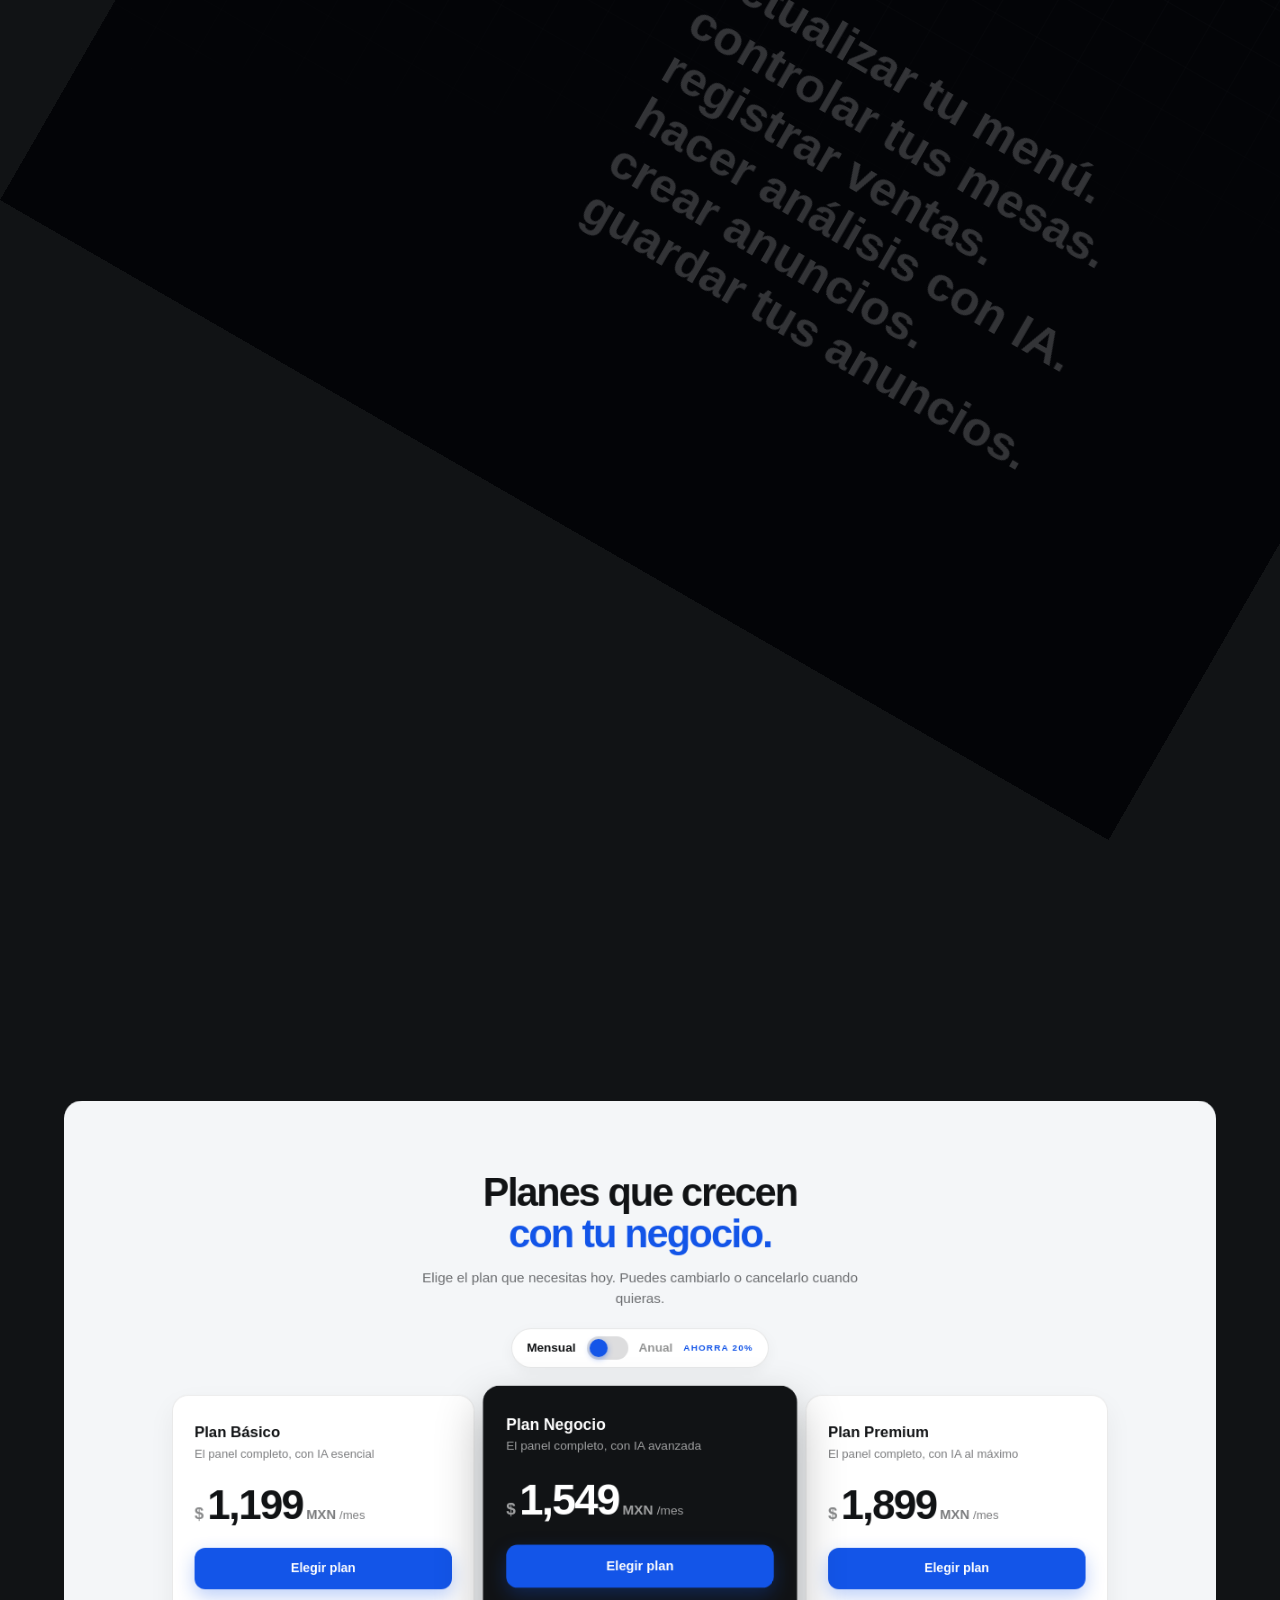
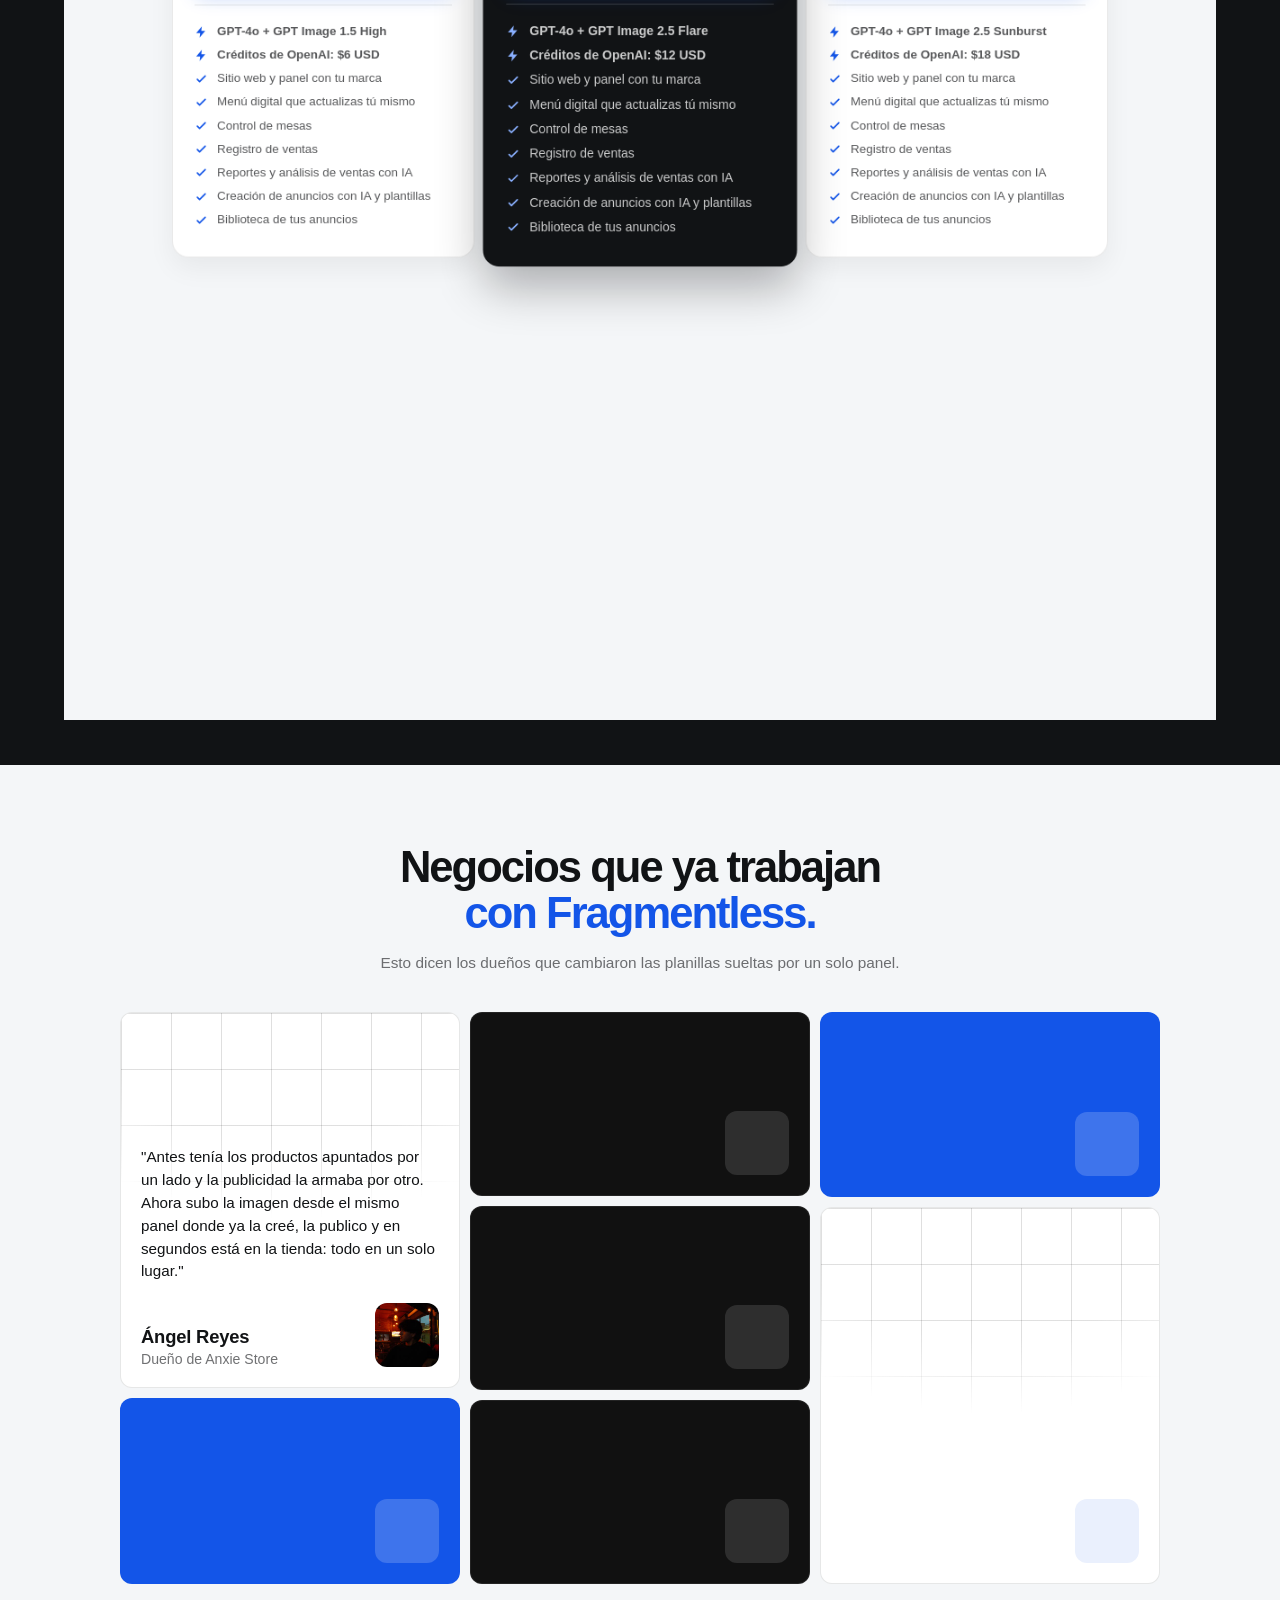
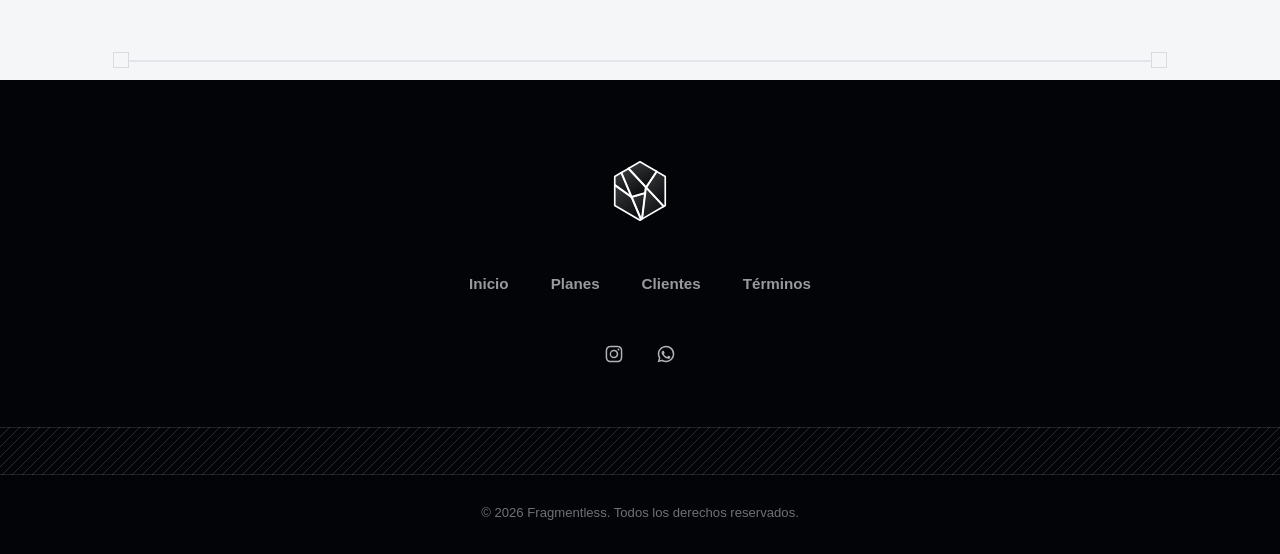
==== commit 2001cbb8: "Put the icon on a blue tile, at a new filename On a phone the icon still showed up blue and unreadab" ====
--- a/index.html
+++ b/index.html
@@ -8,9 +8,11 @@
 	     las dos páginas arrancan con la portada azul (#1355e8), así que la
 	     barra se funde con ella en vez de cortar la pantalla en dos. -->
 	<meta name="theme-color" content="#1355e8">
-	<!-- El favicon cambia de color solo: azul en barras claras, blanco en
-	     oscuras. Ver el comentario dentro del archivo. -->
-	<link rel="icon" href="assets/favicon.svg" type="image/svg+xml">
+	<!-- Isotipo blanco sobre placa azul: se lee en una pestaña clara, en una
+	     oscura y sobre la barra azul de arriba. El -v2 del nombre es a
+	     propósito, es lo que obliga al celular a bajar el icono nuevo; si se
+	     vuelve a cambiar, va como -v3. Ver el comentario dentro del archivo. -->
+	<link rel="icon" href="assets/favicon-v2.svg" type="image/svg+xml">
 	<link rel="stylesheet" href="style.css">
 </head>
 <body>
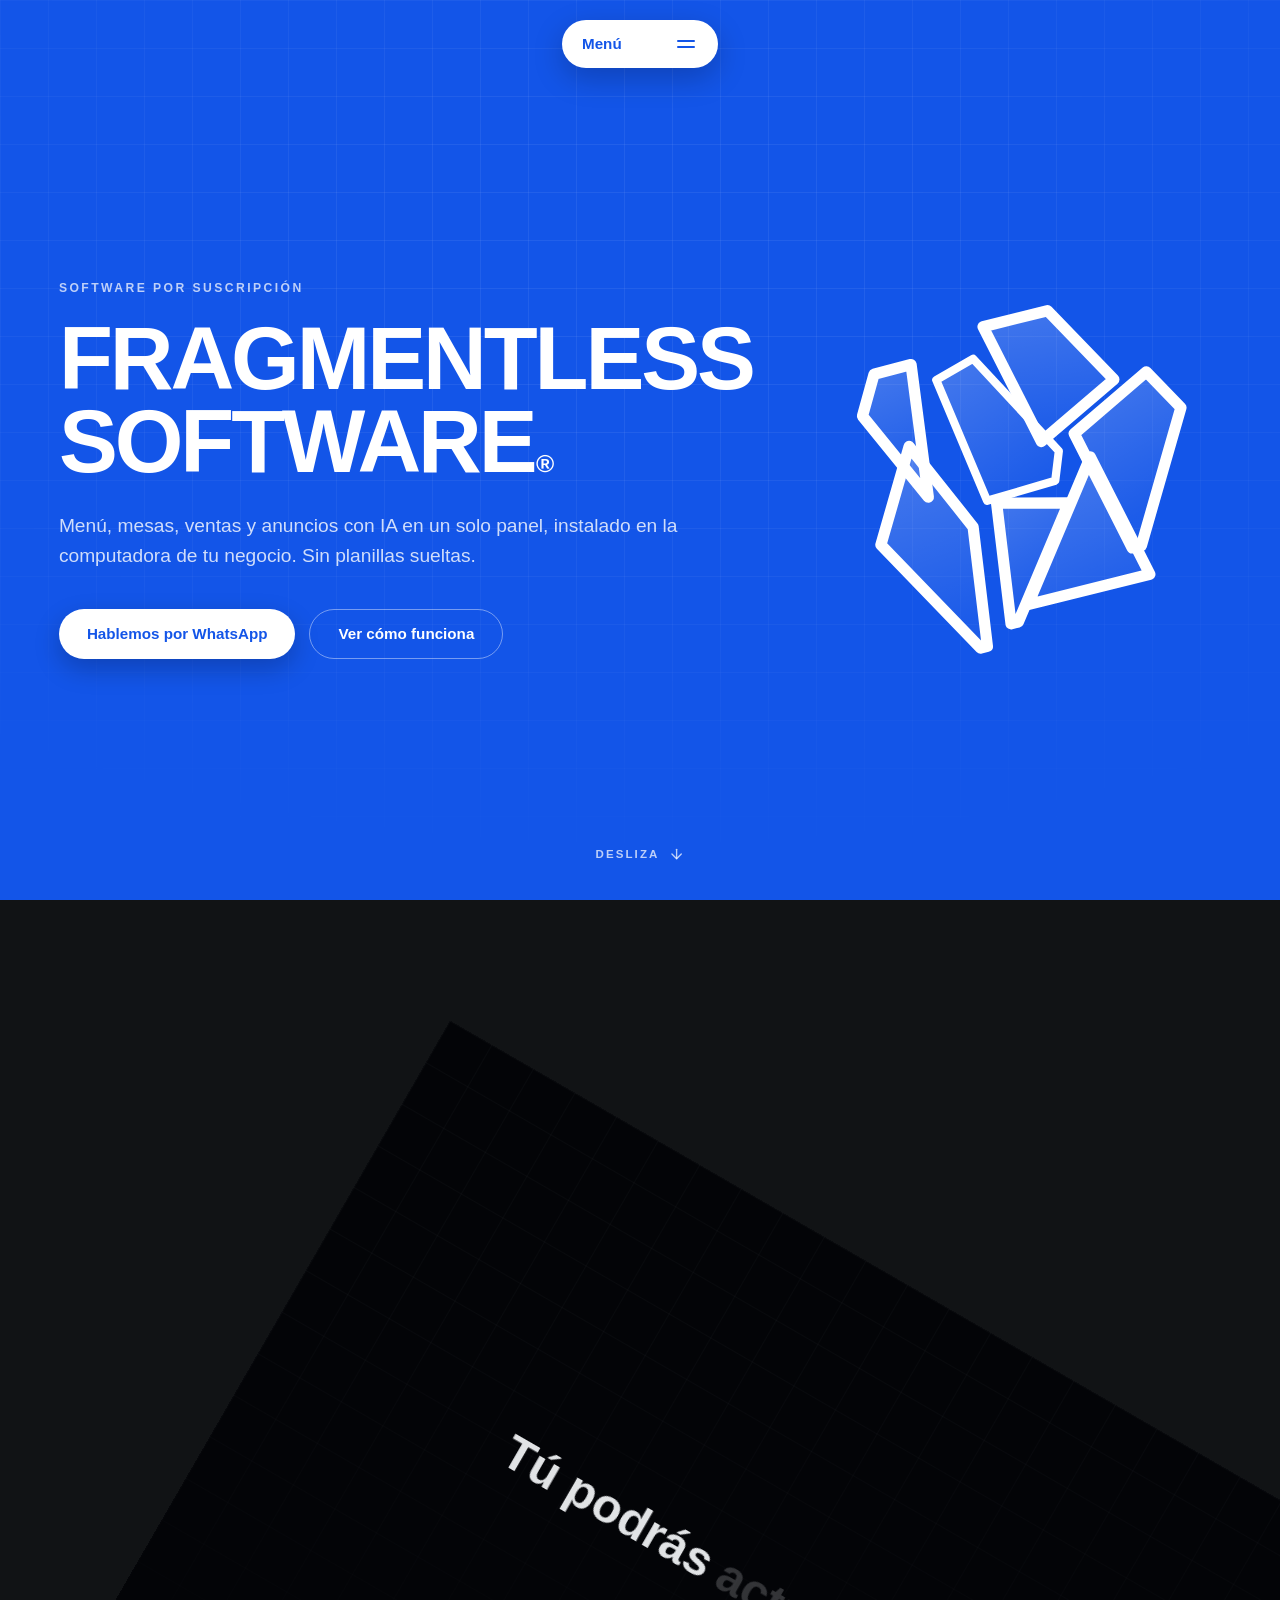
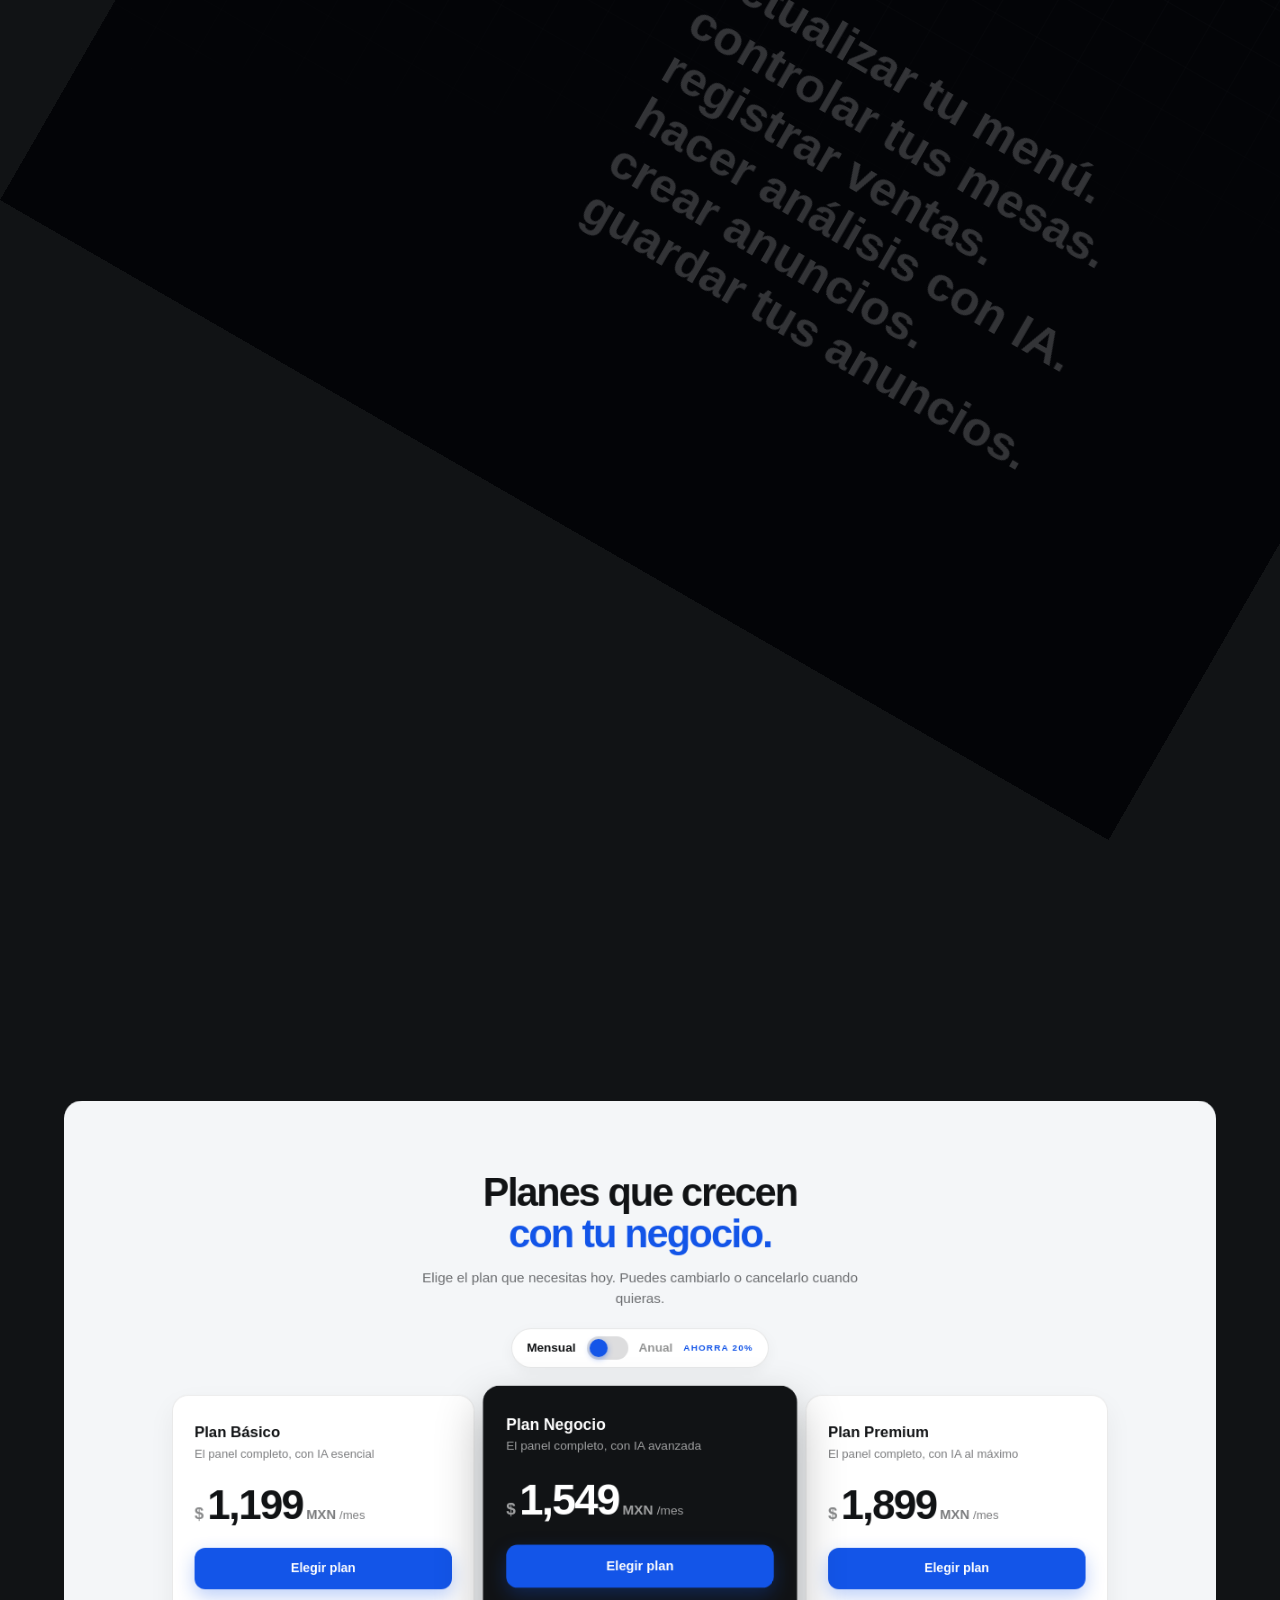
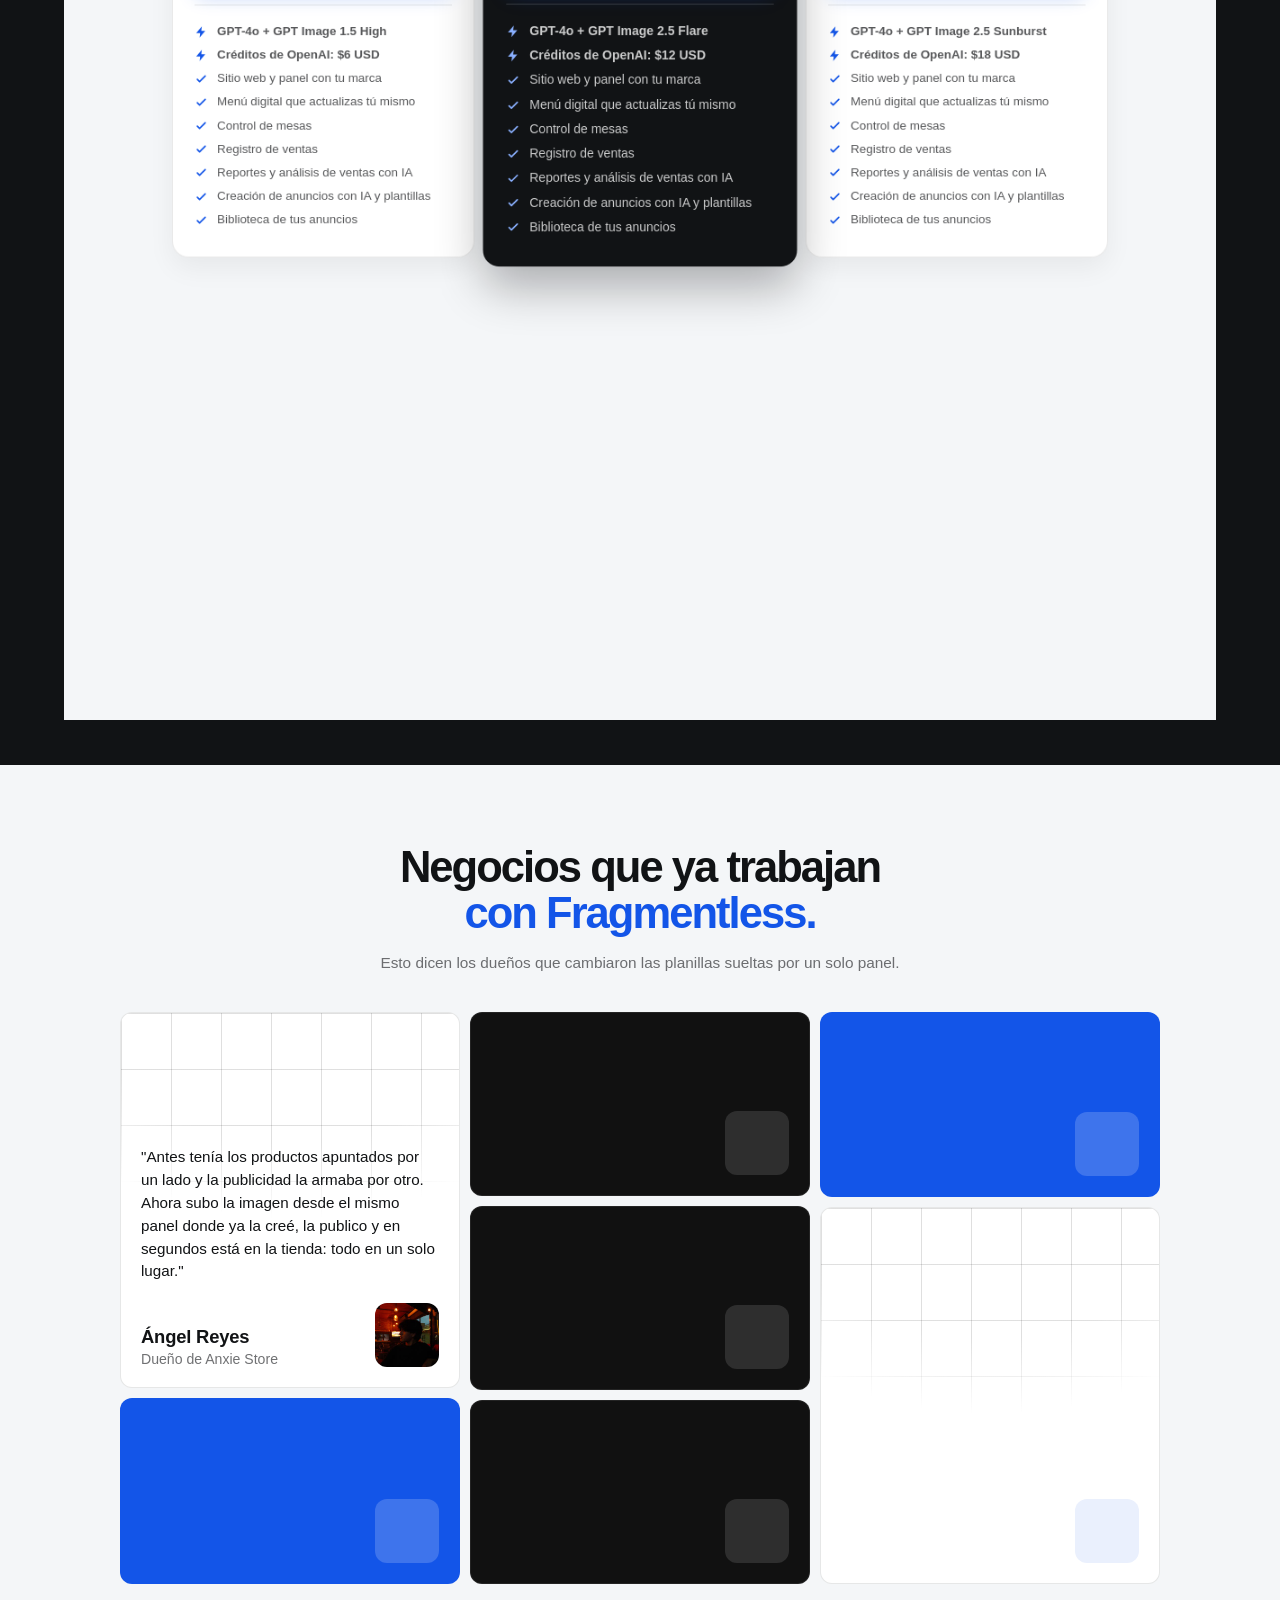
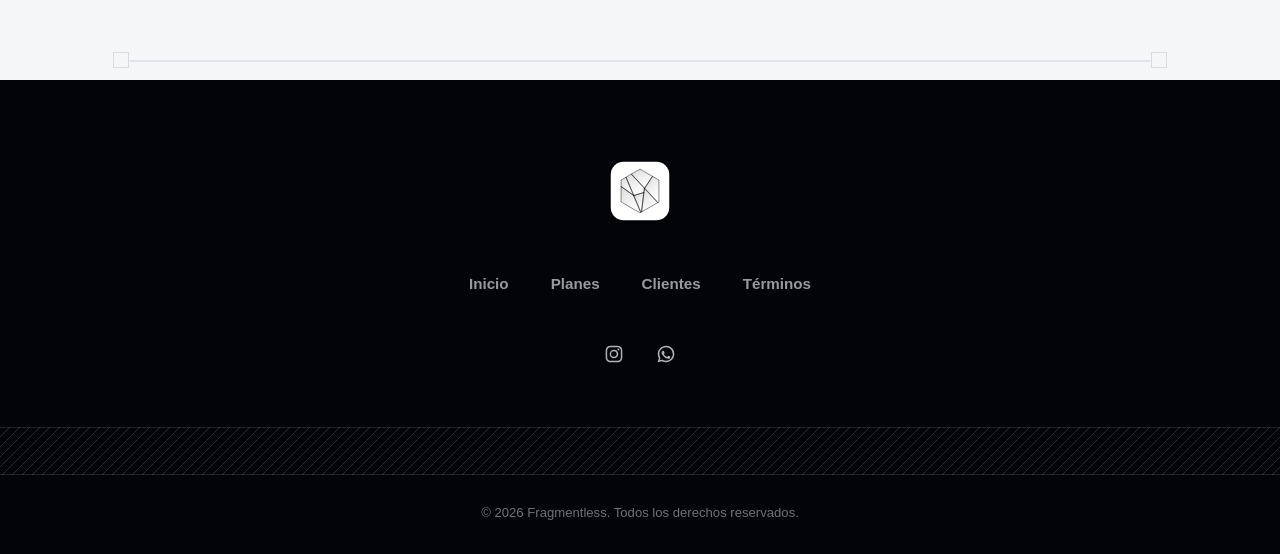
==== commit 185bff37: "Swap the animated isotype for a tiled one where it was not working Three changes, all asked for afte" ====
--- a/index.html
+++ b/index.html
@@ -130,8 +130,22 @@
 					</div>
 				</div>
 
+				<!--
+					El <picture> es lo que parte el isotipo en dos versiones:
+					en móvil (≤640) manda el <source> y se ve la PLACA fija, porque la
+					animación de 36 cuadros se trababa en el teléfono; de 641 para
+					arriba no hay <source> que coincida, gana el <img> y la animación
+					corre como siempre.
+
+					OJO: cuando el <source> coincide, el src del <img> queda ignorado.
+					Por eso el JS ni arranca en móvil (ver initLogo): cambiarle el src
+					no se vería, y precargar los 36 cuadros sería gastar datos al pedo.
+				-->
 				<div class="intro__logo" aria-hidden="true" data-reveal style="--n: 4;">
-					<img src="assets/svg/blanco/fragmentless-white-frame35.svg" alt="">
+					<picture>
+						<source media="(max-width: 640px)" srcset="assets/logo-placa-azul.svg">
+						<img src="assets/svg/blanco/fragmentless-white-frame35.svg" alt="">
+					</picture>
 				</div>
 			</div>
 
@@ -426,7 +440,9 @@
 
 		<div class="footer__inner">
 			<a class="footer__logo" href="#inicio" data-reveal style="--n: 0;" aria-label="Fragmentless — volver al inicio">
-				<img src="assets/svg/blanco/fragmentless-white-frame35.svg" alt="Fragmentless" width="512" height="512">
+				<!-- Placa blanca con el cubo en negro. En móvil el pie no lleva
+				     isotipo (lo esconde el CSS), así que esto se ve de 641 para arriba. -->
+				<img src="assets/logo-placa-negro.svg" alt="Fragmentless" width="512" height="512">
 			</a>
 
 			<nav class="footer__nav" data-reveal style="--n: 1;" aria-label="Enlaces del pie">
@@ -1041,7 +1057,23 @@
 
 		const logoSrc = (i) => `assets/svg/blanco/fragmentless-white-frame${String(i).padStart(2, '0')}.svg`;
 
-		if (introLogoImg) {
+		/*
+		 * En MÓVIL el isotipo no se anima: es la placa fija que sirve el
+		 * <source> del <picture>. Si esto corriera igual, precargaría los 36
+		 * cuadros (datos del teléfono a la basura) y le cambiaría el src a un
+		 * <img> que ni se muestra, porque cuando un <source> coincide el src
+		 * del <img> queda ignorado.
+		 *
+		 * El corte de 640 está escrito en tres lados: acá, en el <source> del
+		 * HTML y en el @media del CSS. Si cambia uno, cambian los tres.
+		 */
+		const logoAnimado = window.matchMedia('(min-width: 641px)');
+		let logoIniciado = false;
+
+		function initLogo() {
+			if (logoIniciado || !introLogoImg || !logoAnimado.matches) return;
+			logoIniciado = true;
+
 			// Bandera de "ya está corriendo": mientras esté en true el clic se
 			// ignora, para que no se reinicie la vuelta a la mitad.
 			let logoPlaying = false;
@@ -1103,6 +1135,13 @@
 
 			introLogo.addEventListener('click', playLogo);
 		}
+
+		initLogo();
+
+		// Si alguien agranda la ventana y cruza el corte, el isotipo pasa a ser
+		// el animado: recién ahí se precargan los cuadros. Al revés no hace
+		// falta deshacer nada: la placa la pone el <picture> solo.
+		logoAnimado.addEventListener('change', initLogo);
 	</script>
 
 </body>
--- a/style.css
+++ b/style.css
@@ -478,6 +478,13 @@
 	min-width: 0;
 }
 
+/* El <picture> no debe existir para el layout: con display: contents el
+   <img> sigue siendo hijo directo del flex, así que el encuadre queda
+   igual que cuando acá había un <img> suelto. */
+.intro__logo picture {
+	display: contents;
+}
+
 .intro__logo img {
 	/* El SVG trae aire alrededor del hexágono, por eso el ancho del <img>
 	   va bastante por encima del tamaño visible del cubo. */
